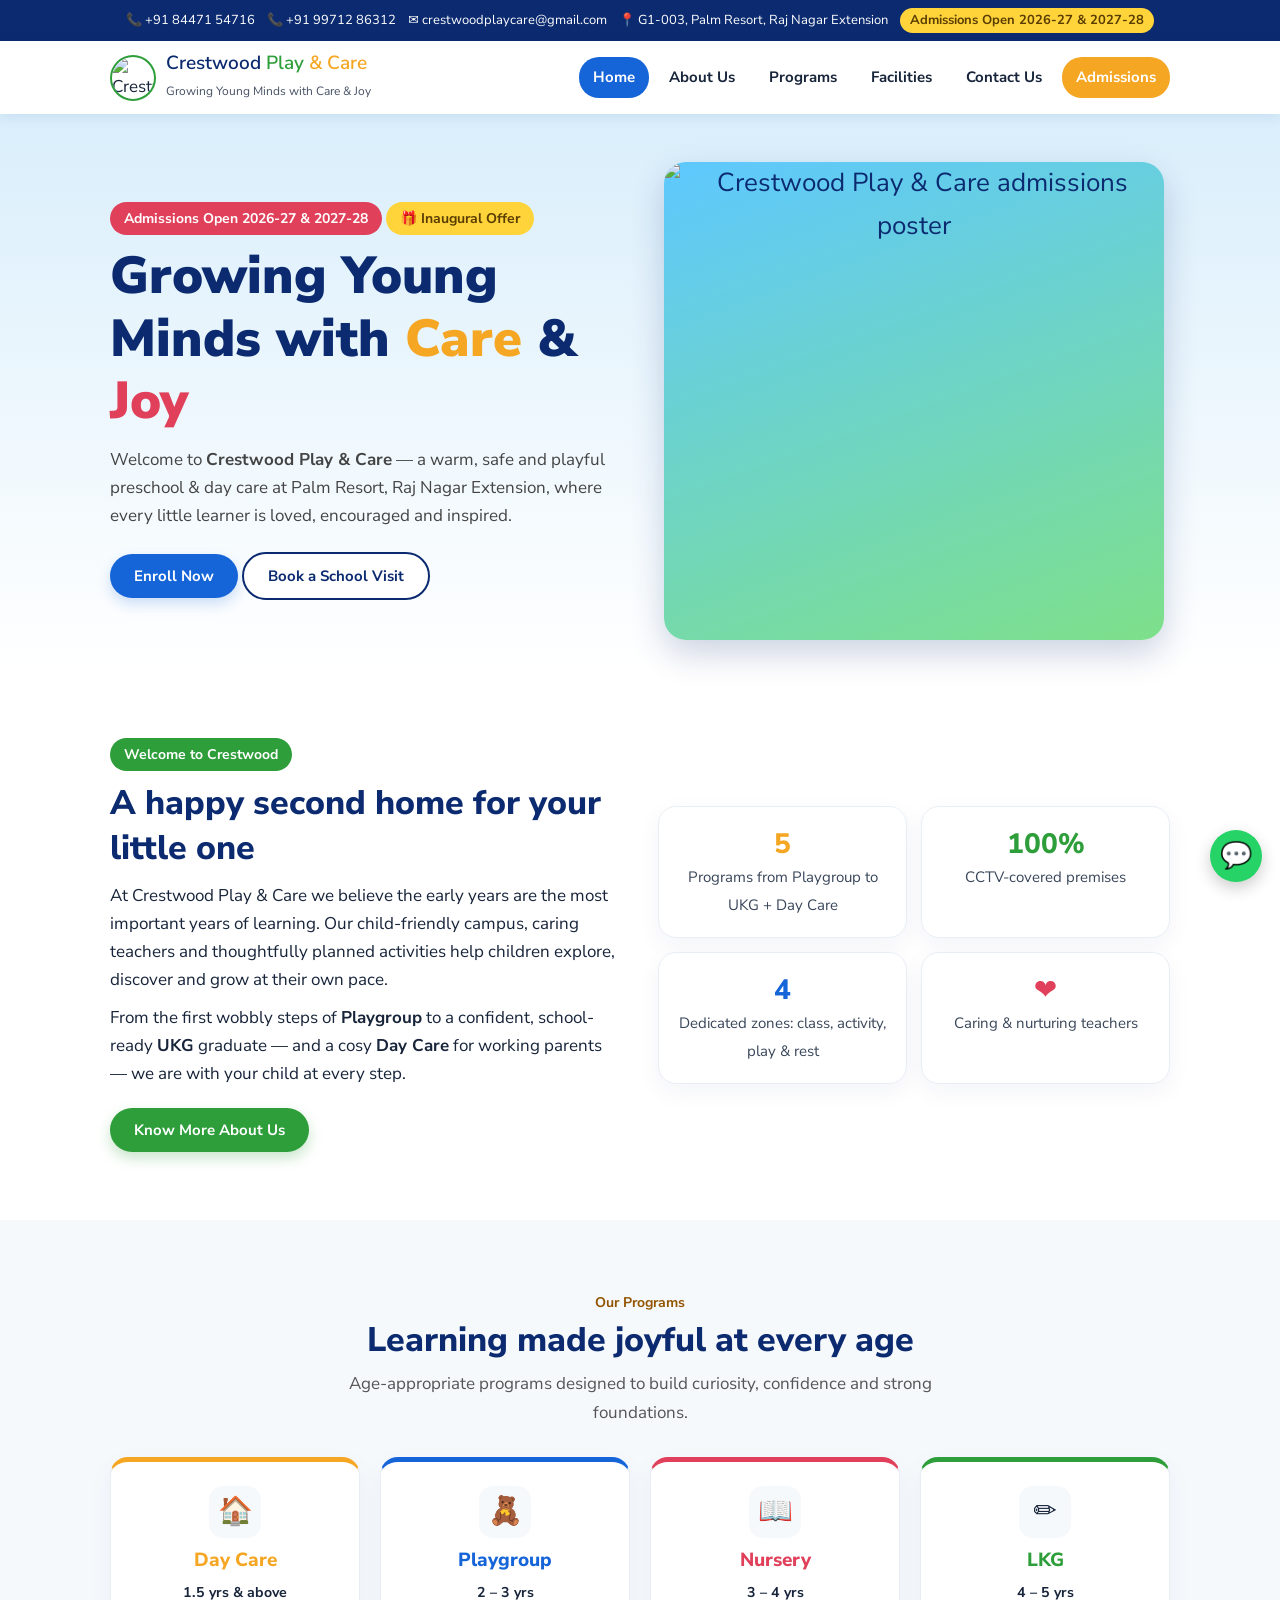
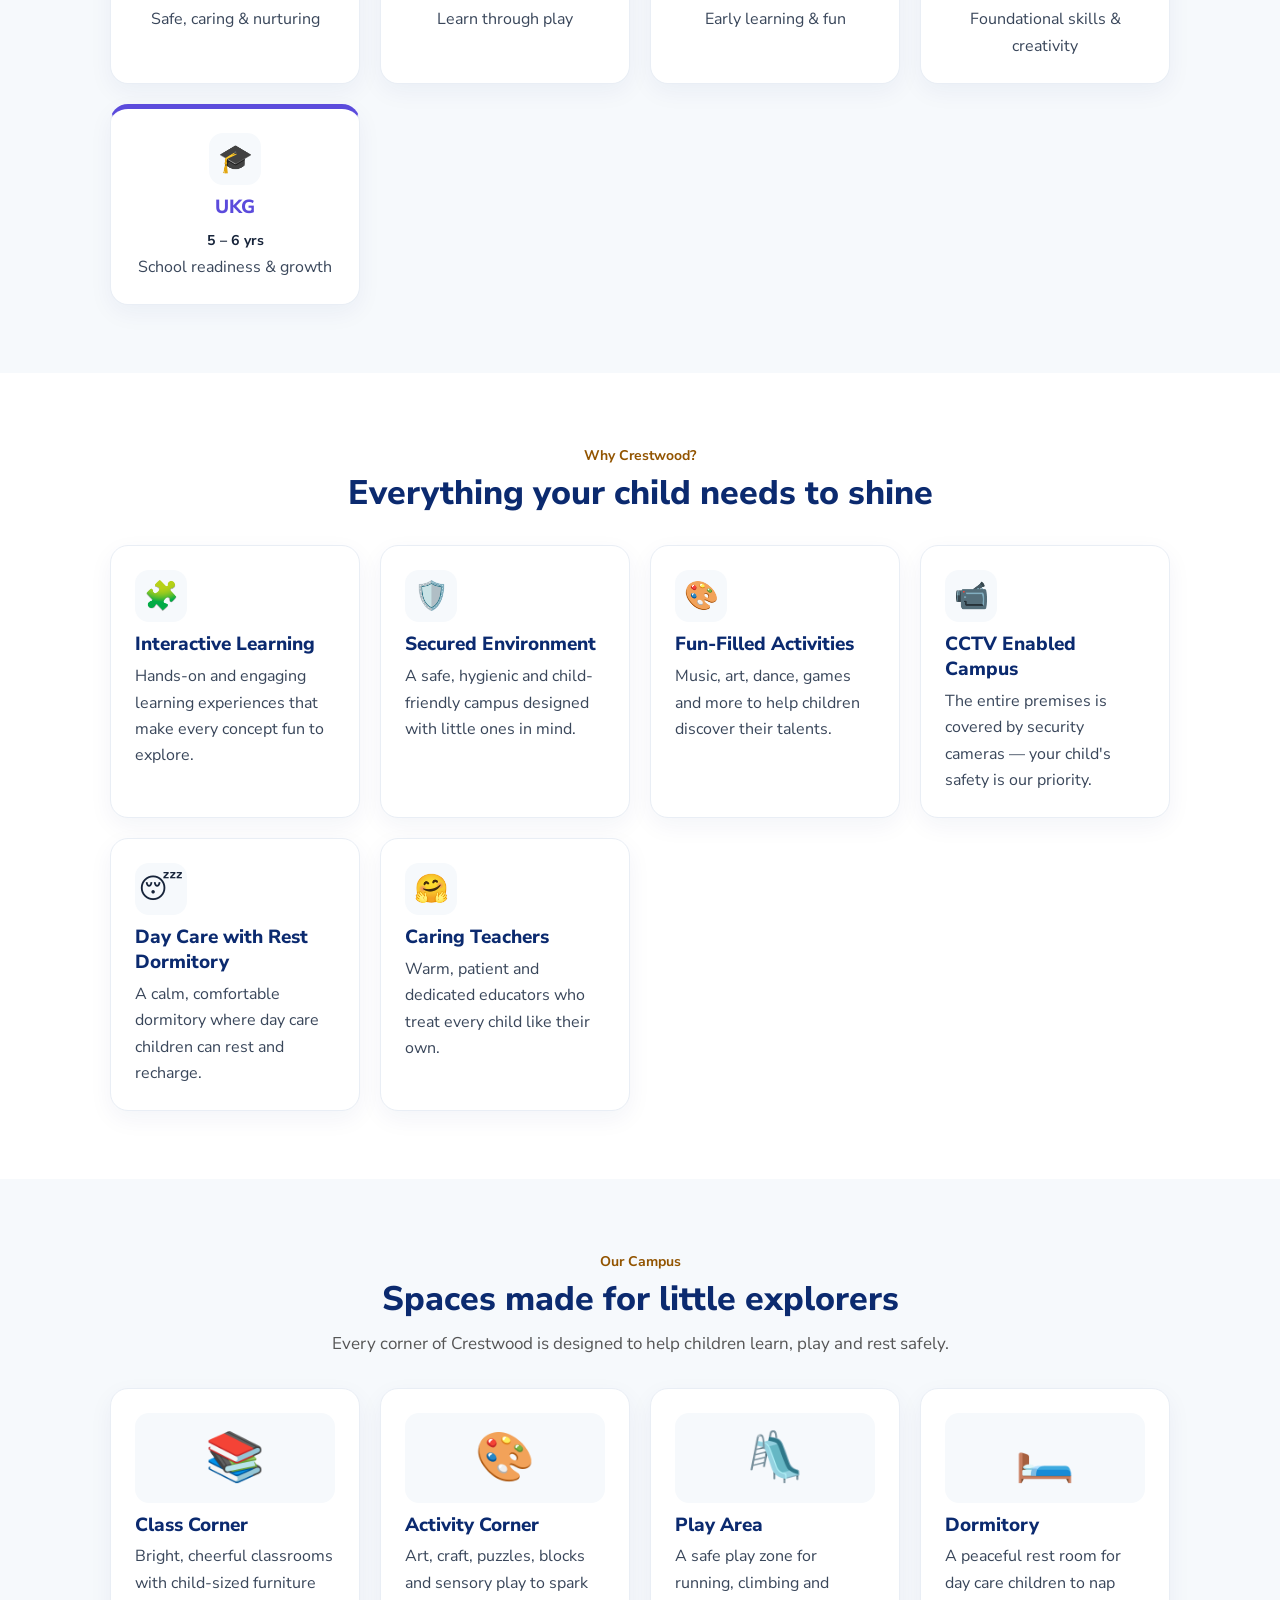
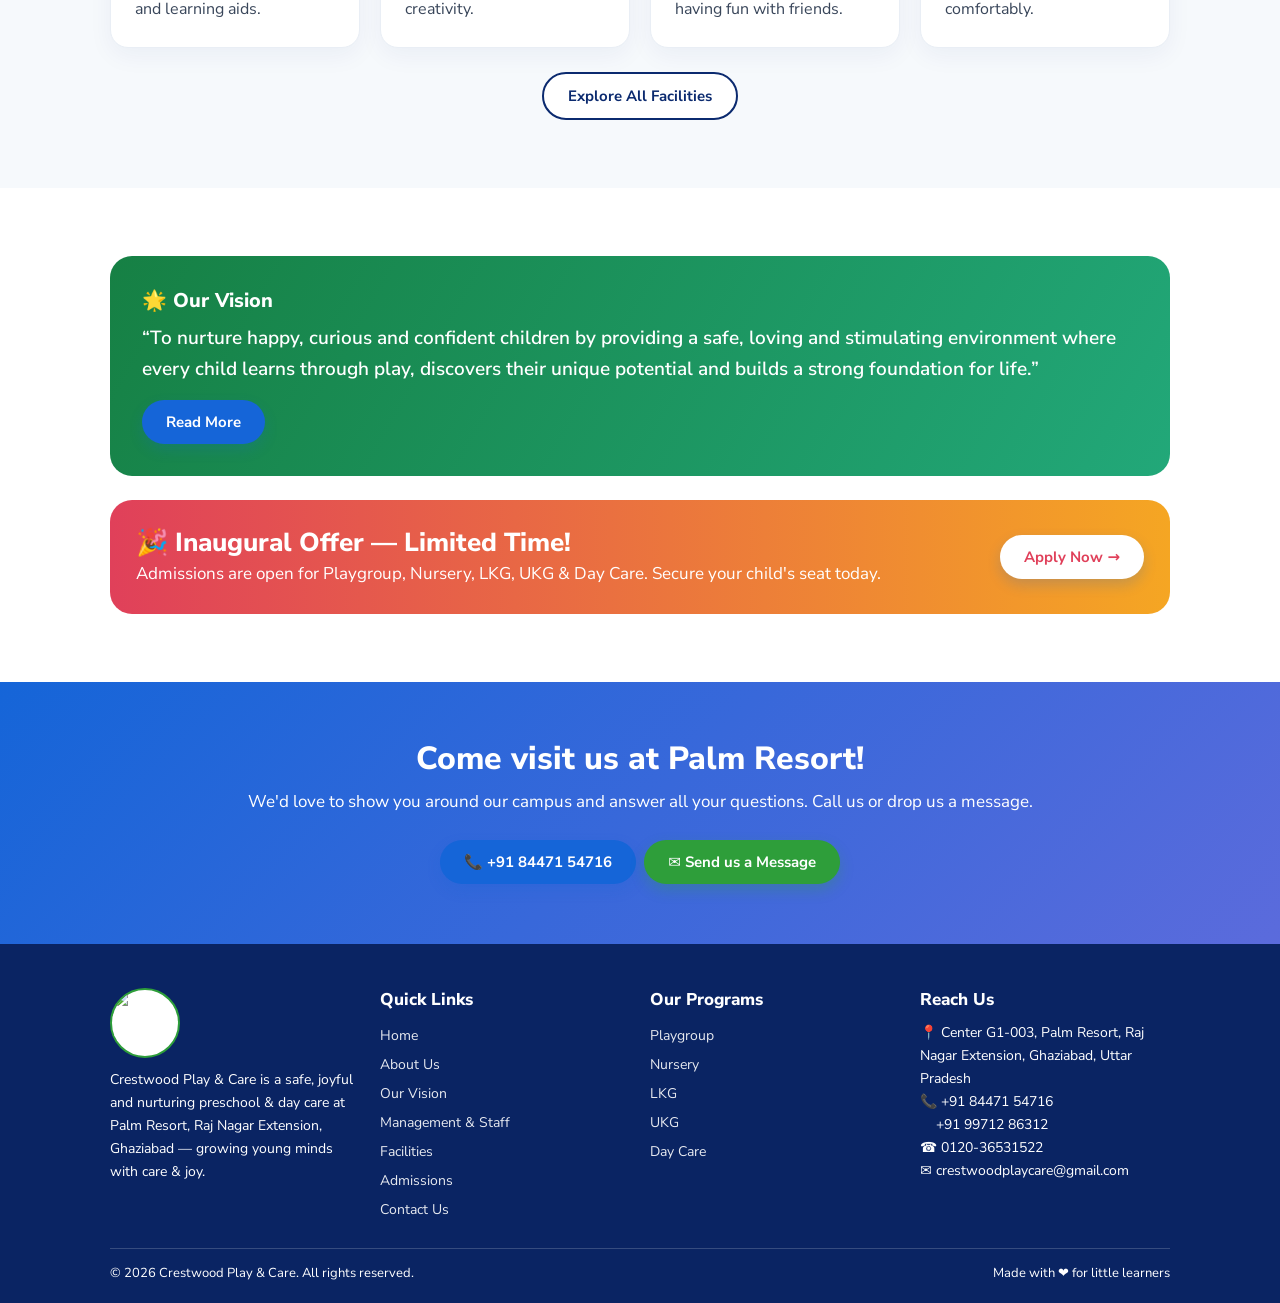
==== index.html @ 89f701d8 "Add files via upload uploaded crestwood without CSS" ====
<!DOCTYPE html>
<html lang="en">
<head>
<meta charset="utf-8">
<meta name="viewport" content="width=device-width,initial-scale=1">
<title>Crestwood Play & Care | Preschool & Day Care, Raj Nagar Extension</title>
<link href="https://fonts.googleapis.com/css2?family=Nunito+Sans:wght@400;500;600;700;800;900&display=swap" rel="stylesheet">
<style>
:root{--navy:#0b2a6f;--blue:#1565d8;--org:#f5a623;--grn:#2e9e3a;--red:#e0405a;--bg:#f6f9fc;--ink:#1d2a44}
*{box-sizing:border-box;margin:0}
body{font-family:"Nunito Sans",system-ui,-apple-system,"Segoe UI",sans-serif;font-size:17px;color:#17243a;background:#fff;line-height:1.65}
h1,h2,h3,.brand b{font-family:inherit;font-weight:800;color:var(--navy);line-height:1.3}
a{color:inherit;text-decoration:none}
.w{max-width:1100px;margin:auto;padding:0 20px}
.top{background:var(--navy);color:#fff;font-size:13px;padding:8px 0}
.top .w{display:flex;gap:6px 12px;flex-wrap:wrap;align-items:center;justify-content:center}
.pill{background:#ffd43b;color:#5a3d00;border-radius:20px;padding:2px 10px;font-weight:700}
header{position:sticky;top:0;z-index:9;background:#fff;box-shadow:0 2px 12px #0b2a6f16}
header .w{display:flex;align-items:center;justify-content:space-between;padding-top:10px;padding-bottom:10px;gap:10px}
.brand{display:flex;gap:10px;align-items:center}
.brand>span{min-width:0}
.logo{width:46px;height:46px;border-radius:50%;background:#fff;border:2px solid var(--grn);display:block;object-fit:cover;flex:none}
.brand b{font-size:19px;font-weight:600;display:block}.brand b i{font-style:normal;color:var(--grn)}.brand b u{text-decoration:none;color:var(--org)}
.brand small{font-size:12px;color:#465164}
nav{display:flex;gap:6px;flex-wrap:wrap}
nav a{padding:8px 14px;border-radius:20px;font-weight:700;font-size:15px;transition:background-color .2s,color .2s}
nav a.on{background:var(--blue);color:#fff}
nav a.adm{background:var(--org);color:#fff}nav a.adm.on{background:var(--red)}
.btn{display:inline-block;border:0;cursor:pointer;font:700 15px "Nunito Sans",system-ui,sans-serif;padding:12px 24px;border-radius:30px;color:#fff;background:var(--blue);box-shadow:0 6px 14px #1565d833;transition:transform .2s,box-shadow .2s}
.btn:hover{transform:translateY(-2px);box-shadow:0 8px 18px #1565d844}
.btn.g{background:var(--grn);box-shadow:0 6px 14px #2e9e3a44}.btn.o{background:#fff;color:var(--navy);border:2px solid var(--navy);box-shadow:none}
.btn:focus-visible,a:focus-visible,input:focus-visible,select:focus-visible,textarea:focus-visible,summary:focus-visible{outline:3px solid var(--blue);outline-offset:2px}
.hero{background:linear-gradient(120deg,#1565d8,#24a99a);color:#fff;text-align:center;padding:56px 0 80px;clip-path:ellipse(120% 100% at 50% 0)}
.hero h1{color:#fff;font-size:clamp(30px,5vw,46px);font-weight:800}.hero p{opacity:1;max-width:640px;margin:10px auto 0}
.hero.or{background:linear-gradient(135deg,#e8505b,#f5a623)}.crumb{font-size:14px;margin-bottom:6px;opacity:1}
section{padding:clamp(44px,6vw,68px) 0}.alt{background:var(--bg)}
.sh{text-align:center;margin-bottom:30px}.sh h2{font-size:clamp(26px,4vw,34px)}.sh p{color:#555;max-width:620px;margin:8px auto 0}
.tag{display:inline-block;font-size:14px;font-weight:700;color:#925400;margin-bottom:4px}
.badge{display:inline-block;color:#fff;font-weight:700;font-size:14px;padding:5px 14px;border-radius:20px;background:var(--blue);margin-bottom:10px}
.grid{display:grid;gap:20px;grid-template-columns:repeat(auto-fit,minmax(230px,1fr))}
.card{background:#fff;border:1px solid #e9eef5;border-radius:18px;padding:24px;box-shadow:0 8px 24px #0b2a6f0d}
.card h3{font-size:19px;margin-bottom:6px}.card p{font-size:16px;color:#39465a}
.ic{font-size:28px;width:52px;height:52px;display:grid;place-items:center;background:var(--bg);border-radius:14px;margin-bottom:10px}
.tc{border-top:5px solid var(--c,var(--org));text-align:center}.tc .ic{margin:0 auto 10px}
.split{display:grid;gap:36px;grid-template-columns:repeat(auto-fit,minmax(300px,1fr));align-items:center}
.hs{font-size:clamp(36px,5vw,52px);font-weight:900;line-height:1.2}.hs i{font-style:normal}
.poster{width:100%;aspect-ratio:3/4;max-width:420px;margin:auto;border-radius:22px;background:linear-gradient(160deg,#5ec8ff,#7ee08a);display:grid;place-items:center;text-align:center;padding:20px;color:var(--navy);font-family:inherit;font-size:26px;box-shadow:0 14px 34px #0b2a6f33;position:relative;overflow:hidden}
.poster img{position:absolute;inset:0;width:100%;height:100%;object-fit:cover}
.home-poster{aspect-ratio:803/768;max-width:500px}
.home-poster img{object-fit:contain}
.chk{list-style:none;padding:0}.chk li{padding:5px 0 5px 32px;position:relative;font-size:16px}
.chk li:before{content:"✓";position:absolute;left:0;top:7px;width:22px;height:22px;border-radius:50%;background:var(--grn);color:#fff;font-size:13px;display:grid;place-items:center}
.stats{display:grid;grid-template-columns:1fr 1fr;gap:14px}.stat{text-align:center;padding:18px}.stat b{font:800 28px "Nunito Sans",system-ui,sans-serif;color:var(--c,var(--grn));display:block}.stat span{font-size:15px;color:#39465a}
.vis{background:linear-gradient(120deg,#168044,#22a879);color:#fff;border-radius:22px;padding:32px}.vis h3{color:#fff}.vis p{font:600 19px/1.6 "Nunito Sans",system-ui,sans-serif;margin:10px 0 16px}
.offer{background:linear-gradient(90deg,#e0405a,#f5a623);color:#fff;border-radius:22px;padding:26px;display:flex;justify-content:space-between;align-items:center;gap:16px;flex-wrap:wrap;margin-top:24px}.offer h3{color:#fff;font-size:26px}
.cta{background:linear-gradient(135deg,#1565d8,#5b6bdc);color:#fff;text-align:center;padding:56px 0}.cta h2{color:#fff;font-size:32px}.cta p{margin:8px 0 20px}.cta .btn{margin:4px}
.av{width:100px;height:100px;border-radius:50%;margin:0 auto 12px;display:grid;place-items:center;color:#fff;font:700 38px "Nunito Sans",system-ui,sans-serif;background:var(--c)}
.role{color:#925400;font-weight:700;font-size:14px}
.quote{border-left:5px solid var(--org);background:#fff;border-radius:14px;padding:20px 24px;margin-top:18px;box-shadow:0 6px 22px #0b2a6f14}
.day{width:100%;border-collapse:collapse}.day td{padding:12px;border-bottom:1px dashed #cfd8e6;font-size:16px}.day td:first-child{font-weight:700;color:var(--navy);width:130px}
table.age{width:100%;border-collapse:collapse;background:#fff;border-radius:16px;overflow:hidden;box-shadow:0 6px 22px #0b2a6f14}
.age th{background:var(--blue);color:#fff;text-align:left;padding:12px 16px}.age td{padding:12px 16px;border-top:1px solid #e6edf6;font-size:15px}
.steps{display:grid;gap:14px;grid-template-columns:repeat(auto-fit,minmax(170px,1fr))}.steps .card{text-align:center}.n{display:inline-grid;place-items:center;width:30px;height:30px;border-radius:50%;background:var(--org);color:#fff;font-weight:700;margin-bottom:6px}
details{background:#fff;border-radius:14px;padding:14px 18px;margin-bottom:10px;box-shadow:0 4px 14px #0b2a6f12}
summary{cursor:pointer;font-weight:700;color:var(--navy)}details p{margin-top:8px;font-size:14px;color:#555}
form{display:grid;gap:14px;grid-template-columns:1fr 1fr}form .f{grid-column:1/-1}
label{font-size:13px;font-weight:700;color:var(--navy);display:block;margin-bottom:4px}
input,select,textarea{width:100%;font:inherit;padding:11px 12px;border:1.5px solid #d3dcea;border-radius:12px;background:#fff}
.note{font-size:14px;color:#465164}.ok{color:var(--grn);font-weight:700}
.info{display:flex;gap:14px;margin:16px 0}.info .ic{flex:none;margin:0}
iframe{width:100%;height:340px;border:0;border-radius:18px}
footer{background:#0a2463;color:#fff;padding:44px 0 18px;font-size:14px}
footer .grid{grid-template-columns:repeat(auto-fit,minmax(190px,1fr))}footer h4{font:800 17px "Nunito Sans",system-ui,sans-serif;margin-bottom:10px}footer a{display:block;padding:3px 0;opacity:.9}
.copy{border-top:1px solid #ffffff2e;margin-top:24px;padding-top:14px;display:flex;justify-content:space-between;flex-wrap:wrap;gap:8px;font-size:13px}
.wa{position:fixed;right:18px;bottom:18px;width:52px;height:52px;border-radius:50%;background:#25d366;display:grid;place-items:center;font-size:26px;box-shadow:0 6px 16px #0003;z-index:9}
.pg{display:none}.pg.on{display:block}
@media(max-width:640px){body{font-size:16px}.top .w{font-size:12px;gap:6px 14px}header .w{align-items:flex-start;flex-direction:column}.brand{gap:8px}.brand b{font-size:17px;white-space:nowrap}.brand small{font-size:11px;white-space:nowrap}nav{width:100%;justify-content:space-between;gap:2px}nav a{padding:7px 9px;font-size:13px}.hs{font-size:clamp(34px,9vw,42px)}.stats{gap:10px}.stat{padding:14px}.card{padding:20px}}
@media(prefers-reduced-motion:no-preference){.pg.on{animation:in .35s ease}@keyframes in{from{opacity:0}}}
</style>
</head>
<body>
<div class="top"><div class="w">
<a href="tel:+918447154716">📞 +91 84471 54716</a><a href="tel:+919971286312">📞 +91 99712 86312</a><a href="mailto:crestwoodplaycare@gmail.com">✉ crestwoodplaycare@gmail.com</a><span>📍 G1-003, Palm Resort, Raj Nagar Extension</span><span class="pill">Admissions Open 2026-27 &amp; 2027-28</span></div></div>
<header><div class="w">
<a href="#home" class="brand"><img class="logo" src="crestwood-logo.png" alt="Crestwood Play &amp; Care logo"><span><b>Crestwood <i>Play</i> <u>&amp; Care</u></b><small>Growing Young Minds with Care &amp; Joy</small></span></a>
<nav id="nav"></nav></div></header>

<main>
<!-- HOME -->
<div class="pg" id="home">
<section style="padding:48px 0 30px;background:linear-gradient(180deg,#d9eefb,#fff)"><div class="w split">
<div>
<span class="badge" style="background:var(--red)">Admissions Open 2026-27 &amp; 2027-28</span> <span class="badge" style="background:#ffd43b;color:#5a3d00">🎁 Inaugural Offer</span>
<h1 class="hs">Growing Young Minds with <i style="color:var(--org)">Care</i> &amp; <i style="color:var(--red)">Joy</i></h1>
<p style="margin:14px 0 22px;color:#444">Welcome to <b>Crestwood Play &amp; Care</b> — a warm, safe and playful preschool &amp; day care at Palm Resort, Raj Nagar Extension, where every little learner is loved, encouraged and inspired.</p>
<a class="btn" href="#admissions">Enroll Now</a> <a class="btn o" href="#contact">Book a School Visit</a></div>
<div class="poster home-poster"><img src="crestwood-homepage.jpg" alt="Crestwood Play &amp; Care admissions poster"></div>
</div></section>

<section><div class="w split">
<div><span class="badge" style="background:var(--grn)">Welcome to Crestwood</span>
<h2 style="font-size:34px;margin-bottom:12px">A happy second home for your little one</h2>
<p style="margin-bottom:10px">At Crestwood Play &amp; Care we believe the early years are the most important years of learning. Our child-friendly campus, caring teachers and thoughtfully planned activities help children explore, discover and grow at their own pace.</p>
<p style="margin-bottom:20px">From the first wobbly steps of <b>Playgroup</b> to a confident, school-ready <b>UKG</b> graduate — and a cosy <b>Day Care</b> for working parents — we are with your child at every step.</p>
<a class="btn g" href="#about">Know More About Us</a></div>
<div class="stats" id="stats"></div></div></section>

<section class="alt"><div class="w"><div class="sh"><span class="tag">Our Programs</span><h2>Learning made joyful at every age</h2><p>Age-appropriate programs designed to build curiosity, confidence and strong foundations.</p></div>
<div class="grid" id="progCards"></div></div></section>

<section><div class="w"><div class="sh"><span class="tag">Why Crestwood?</span><h2>Everything your child needs to shine</h2></div>
<div class="grid" id="why"></div></div></section>

<section class="alt"><div class="w"><div class="sh"><span class="tag">Our Campus</span><h2>Spaces made for little explorers</h2><p>Every corner of Crestwood is designed to help children learn, play and rest safely.</p></div>
<div class="grid" id="campus"></div><p style="text-align:center;margin-top:24px"><a class="btn o" href="#facilities">Explore All Facilities</a></p></div></section>

<section><div class="w"><div class="vis"><h3>🌟 Our Vision</h3><p>“To nurture happy, curious and confident children by providing a safe, loving and stimulating environment where every child learns through play, discovers their unique potential and builds a strong foundation for life.”</p><a class="btn" href="#about">Read More</a></div>
<div class="offer"><div><h3>🎉 Inaugural Offer — Limited Time!</h3><p>Admissions are open for Playgroup, Nursery, LKG, UKG &amp; Day Care. Secure your child's seat today.</p></div><a class="btn" style="background:#fff;color:var(--red)" href="#admissions">Apply Now →</a></div></div></section>
<div class="cta"><div class="w"><h2>Come visit us at Palm Resort!</h2><p>We'd love to show you around our campus and answer all your questions. Call us or drop us a message.</p><a class="btn" href="tel:+918447154716">📞 +91 84471 54716</a><a class="btn g" href="#contact">✉ Send us a Message</a></div></div>
</div>

<!-- ABOUT -->
<div class="pg" id="about">
<div class="hero"><div class="w"><div class="crumb">Home / About Us</div><h1>About Crestwood Play &amp; Care</h1><p>Growing young minds with care &amp; joy — right in the heart of Palm Resort, Raj Nagar Extension.</p></div></div>
<section><div class="w split"><div><span class="badge">Who We Are</span><h2 style="font-size:32px;margin-bottom:12px">Introduction</h2>
<p style="margin-bottom:10px"><b>Crestwood Play &amp; Care</b> is a preschool and day care centre located at <b>Center G1-003, Palm Resort, Raj Nagar Extension, Ghaziabad</b>. We offer <b>Playgroup, Nursery, LKG</b> and <b>UKG</b> programs along with a full <b>Day Care</b> facility for working parents.</p>
<p style="margin-bottom:10px">Our campus has thoughtfully designed spaces — a <b>class corner</b> for focused learning, an <b>activity corner</b> for creativity, a safe <b>play area</b> and a peaceful <b>dormitory</b> where day care children can rest. The entire premises is under <b>CCTV surveillance</b>, so parents can be assured of their child's safety.</p>
<p>We follow a play-based, activity-oriented approach where children learn by doing, exploring and having fun — building strong foundations in language, numbers, social skills and confidence.</p></div>
<img class="logo" src="crestwood-logo.png" alt="Crestwood Play &amp; Care logo" style="width:240px;height:240px;border-width:4px;margin:auto"></div></section>
<section class="alt"><div class="w"><div class="sh"><span class="tag">Crestwood Vision</span><h2>What we dream for every child</h2></div>
<div class="vis"><h3>🌟 Our Vision</h3><p>“To nurture happy, curious and confident children by providing a safe, loving and stimulating environment where every child learns through play, discovers their unique potential and builds a strong foundation for life.”</p></div>
<div class="grid" style="margin-top:20px;grid-template-columns:repeat(auto-fit,minmax(300px,1fr))">
<div class="card"><div class="ic">🎯</div><h3>Our Mission</h3><ul class="chk"><li>Provide a safe, hygienic and secure environment where children feel at home.</li><li>Make learning joyful through play, stories, music, art and hands-on activities.</li><li>Develop every child's social, emotional, physical and cognitive skills.</li><li>Prepare children to step confidently into formal schooling.</li><li>Partner closely with parents in their child's growth journey.</li></ul></div>
<div class="card"><div class="ic">🌱</div><h3>Our Approach</h3><ul class="chk"><li><b>Learning through play</b> – children learn best when they are having fun.</li><li><b>Child-centric</b> – every child grows at their own pace and in their own way.</li><li><b>Activity based</b> – hands-on experiences in our activity corner.</li><li><b>Values &amp; manners</b> – sharing, kindness, respect and good habits.</li><li><b>Care beyond class</b> – a nurturing day care for working families.</li></ul></div></div></div></section>
<section><div class="w"><div class="sh"><span class="tag">Our Values</span><h2>The Crestwood way</h2></div><div class="grid" id="values"></div></div></section>
<section class="alt"><div class="w"><div class="sh"><span class="tag">Our Management</span><h2>Meet the people behind Crestwood</h2><p>Crestwood is led by a passionate team committed to quality early-childhood education and care.</p></div>
<div class="grid" style="grid-template-columns:repeat(auto-fit,minmax(300px,1fr))">
<div class="card" style="text-align:center"><div class="av" style="--c:var(--blue)">D</div><h3>[Director's Name]</h3><div class="role">Founder &amp; Director</div><p>With a deep belief that the early years shape a lifetime, our Director founded Crestwood Play &amp; Care to give the children of Raj Nagar Extension a safe, joyful and enriching place to learn and grow.</p></div>
<div class="card" style="text-align:center"><div class="av" style="--c:var(--grn)">C</div><h3>[Centre Head's Name]</h3><div class="role">Centre Head &amp; Academic Coordinator</div><p>Our Centre Head oversees daily operations, curriculum planning and teacher development, ensuring every child receives individual attention and every parent stays informed.</p></div></div>
<div class="quote"><b>💬 Message from the Director</b><p style="margin-top:6px">“Dear Parents, every child is unique and full of wonder. At Crestwood, our promise is simple — to love, protect and inspire your child as our own. We have created a space where little ones feel safe, laugh freely and learn joyfully. We look forward to welcoming your family into the Crestwood family.” — [Director's Name], Founder &amp; Director</p></div></div></section>
<section><div class="w"><div class="sh"><span class="tag">Our Staff</span><h2>A caring team for your little ones</h2><p>Our team is carefully selected for their warmth, patience and love for children.</p></div><div class="grid" id="staff"></div></div></section>
</div>

<!-- PROGRAMS -->
<div class="pg" id="programs">
<div class="hero"><div class="w"><div class="crumb">Home / Programs</div><h1>Our Programs</h1><p>Age-appropriate, play-based programs that build strong foundations for school and for life.</p></div></div>
<div id="progList"></div>
<section class="alt"><div class="w"><div class="card" style="text-align:center;margin-bottom:30px"><span class="badge" style="background:var(--grn)">Day Care</span><h2 style="margin-bottom:6px">Safe, Caring &amp; Nurturing Day Care</h2><p style="max-width:620px;margin:0 auto 20px">A home away from home for children of working parents — with loving caregivers, a comfortable dormitory for rest and a fully CCTV-monitored campus.</p>
<div class="grid" id="dcare" style="text-align:left"></div><p style="margin-top:20px"><a class="btn" href="#admissions">Enquire for Day Care</a></p></div>
<div class="split"><div><span class="badge" style="background:#ffd43b;color:#5a3d00">A Day at Crestwood</span><h2 style="font-size:32px;margin-bottom:8px">What a typical day looks like</h2><p>A sample routine for our preschool children. Timings may vary by program and are shared with parents at admission.</p></div>
<table class="day" id="day"></table></div></div></section>
<div class="cta"><div class="w"><h2>Find the right program for your child</h2><p>Not sure which program fits best? Talk to us — we're happy to guide you.</p><a class="btn" href="#admissions">Admission Details</a><a class="btn g" href="tel:+918447154716">📞 Call Us</a></div></div>
</div>

<!-- FACILITIES -->
<div class="pg" id="facilities">
<div class="hero"><div class="w"><div class="crumb">Home / Facilities</div><h1>Our Facilities</h1><p>Safe, clean and child-friendly spaces designed for learning, play and rest.</p></div></div>
<section><div class="w"><div class="grid" id="fac"></div></div></section>
<section class="alt"><div class="w split"><div><span class="badge" style="background:var(--red)">Safety First</span><h2 style="font-size:32px;margin-bottom:10px">Your child's safety is our priority</h2><p style="margin-bottom:10px">We understand how important it is for parents to feel confident about where their child spends the day. That's why safety is built into everything we do at Crestwood.</p>
<ul class="chk"><li>Entire premises covered by CCTV security cameras</li><li>Secure, gated campus inside Palm Resort</li><li>Children handed over only to parents or authorised guardians</li><li>Child-safe furniture, rounded edges and covered sockets</li><li>First-aid kit and trained staff on campus</li><li>Constant adult supervision in class, play and rest areas</li></ul></div>
<div class="card" style="text-align:center;max-width:320px;margin:auto"><div style="font-size:72px">🛡️</div><h3>CCTV Enabled Campus</h3><p>Safe · Secure · Supervised</p></div></div></section>
<div class="cta"><div class="w"><h2>See our campus in person</h2><p>Schedule a visit and let your child experience Crestwood first-hand.</p><a class="btn" href="#contact">📅 Book a Visit</a><a class="btn g" href="#admissions">Admissions</a></div></div>
</div>

<!-- ADMISSIONS -->
<div class="pg" id="admissions">
<div class="hero or"><div class="w"><div class="crumb">Home / Admissions</div><h1>Admissions Open 2026-27 &amp; 2027-28</h1><p>Playgroup · Nursery · LKG · UKG · Day Care — avail our limited-time Inaugural Offer!</p></div></div>
<section><div class="w split"><div><span class="badge" style="background:var(--grn)">Join the Crestwood Family</span><h2 style="font-size:32px;margin-bottom:10px">Admissions at Crestwood Play &amp; Care</h2>
<p style="margin-bottom:10px">We are delighted that you are considering Crestwood Play &amp; Care for your child. Admissions are now open for the 2026-27 and 2027-28 academic sessions for <b>Playgroup, Nursery, LKG and UKG</b>, and throughout the year for <b>Day Care</b>.</p>
<p style="margin-bottom:14px">Seats in each class are limited to ensure individual attention for every child, so we encourage parents to complete the admission process early.</p>
<div class="quote" style="margin:0 0 18px;background:#fff6e0"><b>🎁 Inaugural Offer — Limited Time!</b> Special admission benefits for our founding batch. Call us or submit the enquiry form below to know more.</div>
<a class="btn" href="#enq" data-scroll>Apply / Enquire Now</a> <a class="btn o" href="tel:+918447154716">📞 +91 84471 54716</a></div>
<div class="poster"><img src="crestwood_poster_hires.jpg" alt="Crestwood admissions and inaugural offer poster"></div></div></section>
<section class="alt"><div class="w"><div class="sh"><span class="tag">Programs &amp; Age Criteria</span><h2>Which class is right for my child?</h2><p>Age is calculated as on <b>31st March</b> of the admission year.</p></div>
<table class="age" id="age"></table><p class="note" style="text-align:center;margin-top:12px">Age criteria may be relaxed slightly at the discretion of the management. Please speak to us if your child's age falls between two classes.</p></div></section>
<section><div class="w"><div class="sh"><span class="tag">Admission Process</span><h2>5 simple steps to join Crestwood</h2></div><div class="steps" id="steps"></div></div></section>
<section class="alt"><div class="w grid" style="grid-template-columns:repeat(auto-fit,minmax(320px,1fr))">
<div class="card"><div class="ic">📁</div><h3>Documents Required</h3><ul class="chk" style="margin-top:8px"><li>Duly filled admission form</li><li>Child's birth certificate (copy)</li><li>Child's Aadhaar card (copy, if available)</li><li>4 recent passport-size photographs of the child</li><li>2 passport-size photographs each of both parents / guardians</li><li>Aadhaar card / ID proof of parents (copy)</li><li>Address proof (copy)</li><li>Child's immunisation / vaccination record (copy)</li><li>Medical information or allergies, if any</li></ul><p class="note" style="margin-top:8px">Please carry the originals for verification at the time of admission.</p></div>
<div class="card"><div class="ic">💰</div><h3>Fee Structure</h3><p style="margin:6px 0 10px">Our fee structure is affordable and transparent. Fee details vary by program and day care plan, and are shared during your campus visit or over a call.</p><ul class="chk"><li>One-time admission / registration charges</li><li>Tuition fee payable monthly or quarterly</li><li>Day care plans to suit working parents</li><li><b>Special inaugural offer</b> for a limited time</li><li>Sibling benefits — ask us!</li></ul><div class="quote" style="background:#fff6e0;font-size:14px">📞 For the latest fee details please call +91 84471 54716 / +91 99712 86312 or email crestwoodplaycare@gmail.com.</div></div></div></section>
<section><div class="w" style="max-width:760px"><div class="sh"><span class="tag">FAQs</span><h2>Frequently asked questions</h2></div><div id="faq"></div></div></section>
<section class="alt" id="enq"><div class="w" style="max-width:760px"><div class="sh"><span class="tag">Admission Enquiry</span><h2>Apply / Enquire Now</h2><p>Fill in the details below and our admissions team will get in touch with you shortly.</p></div>
<form class="card" id="f1" data-subj="Admission Enquiry">
<div><label for="a1">Parent / Guardian Name *</label><input id="a1" name="Parent" required></div>
<div><label for="a2">Mobile Number *</label><input id="a2" name="Mobile" type="tel" pattern="[0-9+ ]{10,14}" placeholder="e.g. 98XXXXXXXX" required></div>
<div><label for="a3">Email Address *</label><input id="a3" name="Email" type="email" required></div>
<div><label for="a4">Child's Name *</label><input id="a4" name="Child" required></div>
<div><label for="a5">Child's Date of Birth *</label><input id="a5" name="DOB" type="date" required></div>
<div><label for="a6">Program *</label><select id="a6" name="Program" required><option value="">Select a program</option><option>Day Care</option><option>Playgroup</option><option>Nursery</option><option>LKG</option><option>UKG</option></select></div>
<div><label for="a7">Academic Session *</label><select id="a7" name="Session" required><option value="">Select a session</option><option>2026-27</option><option>2027-28</option></select></div>
<div><label for="a8">Preferred Campus Visit Date</label><input id="a8" name="Visit date" type="date"></div>
<div class="f"><label for="a9">Message / Questions</label><textarea id="a9" name="Message" rows="4" placeholder="Anything you'd like us to know?"></textarea></div>
<div class="f"><button class="btn" type="submit">Submit Enquiry</button> <span class="ok" role="status"></span><p class="note" style="margin-top:8px">Your details are sent to crestwoodplaycare@gmail.com and are used only to respond to your enquiry.</p></div></form></div></section>
</div>

<!-- CONTACT -->
<div class="pg" id="contact">
<div class="hero"><div class="w"><div class="crumb">Home / Contact Us</div><h1>Contact Us</h1><p>We'd love to hear from you! Call, visit or send us a message — we'll get back to you soon.</p></div></div>
<section><div class="w split" style="align-items:start"><div><span class="badge" style="background:var(--grn)">Get In Touch</span><h2 style="font-size:32px;margin-bottom:8px">Crestwood Play &amp; Care</h2><p>Have a question about admissions, programs or day care? Reach out to us through any of the options below.</p>
<div class="info"><div class="ic">📍</div><div><b>Visit Us</b><br>Center G1-003, Palm Resort,<br>Raj Nagar Extension, Ghaziabad, Uttar Pradesh</div></div>
<div class="info"><div class="ic">📞</div><div><b>Call Us</b><br><a href="tel:+918447154716">+91 84471 54716</a><br><a href="tel:+919971286312">+91 99712 86312</a><br><a href="tel:01236531522">0120-36531522</a></div></div>
<div class="info"><div class="ic">✉️</div><div><b>Email Us</b><br><a href="mailto:crestwoodplaycare@gmail.com">crestwoodplaycare@gmail.com</a></div></div>
<div class="info"><div class="ic">💬</div><div><b>WhatsApp</b><br><a href="https://wa.me/918447154716" target="_blank" rel="noopener">Chat with us on WhatsApp</a></div></div>
<div class="info"><div class="ic">🕒</div><div><b>Campus Visits</b><br>Please call us to schedule a convenient time for your campus visit.</div></div></div>
<form class="card" id="f2" data-subj="Website Message"><h3 class="f" style="font-size:22px">Send us a Message</h3><p class="f note" style="margin-top:-8px">Your message will be emailed directly to our team.</p>
<div><label for="c1">Your Name *</label><input id="c1" name="Name" required></div>
<div><label for="c2">Mobile Number *</label><input id="c2" name="Mobile" type="tel" placeholder="e.g. 98XXXXXXXX" required></div>
<div class="f"><label for="c3">Email Address *</label><input id="c3" name="Email" type="email" required></div>
<div class="f"><label for="c4">Subject *</label><select id="c4" name="Subject" required><option value="">Select a subject</option><option>Admissions</option><option>Day Care</option><option>Campus visit</option><option>Other</option></select></div>
<div class="f"><label for="c5">Message *</label><textarea id="c5" name="Message" rows="5" required></textarea></div>
<div class="f"><button class="btn g" type="submit">Send Message</button> <span class="ok" role="status"></span></div></form></div></section>
<section class="alt"><div class="w"><div class="sh"><span class="tag">Find Us</span><h2>Palm Resort, Raj Nagar Extension</h2></div>
<iframe title="Map of Palm Resort, Raj Nagar Extension" loading="lazy" src="https://www.google.com/maps?q=Palm+Resort+Raj+Nagar+Extension+Ghaziabad&output=embed"></iframe>
<p style="text-align:center;margin-top:20px"><a class="btn o" target="_blank" rel="noopener" href="https://www.google.com/maps/dir/?api=1&destination=Palm+Resort+Raj+Nagar+Extension+Ghaziabad">Get Directions</a></p></div></section>
</div>
</main>

<footer><div class="w"><div class="grid">
<div><img class="logo" src="crestwood-logo.png" alt="Crestwood Play &amp; Care logo" style="width:70px;height:70px;margin-bottom:10px"><p>Crestwood Play &amp; Care is a safe, joyful and nurturing preschool &amp; day care at Palm Resort, Raj Nagar Extension, Ghaziabad — growing young minds with care &amp; joy.</p></div>
<div><h4>Quick Links</h4><a href="#home">Home</a><a href="#about">About Us</a><a href="#about">Our Vision</a><a href="#about">Management &amp; Staff</a><a href="#facilities">Facilities</a><a href="#admissions">Admissions</a><a href="#contact">Contact Us</a></div>
<div><h4>Our Programs</h4><a href="#programs">Playgroup</a><a href="#programs">Nursery</a><a href="#programs">LKG</a><a href="#programs">UKG</a><a href="#programs">Day Care</a></div>
<div><h4>Reach Us</h4><p>📍 Center G1-003, Palm Resort, Raj Nagar Extension, Ghaziabad, Uttar Pradesh</p><p>📞 +91 84471 54716<br>&nbsp;&nbsp;&nbsp;&nbsp;+91 99712 86312</p><p>☎ 0120-36531522</p><p>✉ crestwoodplaycare@gmail.com</p></div></div>
<div class="copy"><span>© 2026 Crestwood Play &amp; Care. All rights reserved.</span><span>Made with ❤️ for little learners</span></div></div></footer>
<a class="wa" href="https://wa.me/918447154716" target="_blank" rel="noopener" aria-label="Chat on WhatsApp">💬</a>

<script>
const $=s=>document.querySelector(s),H=(id,h)=>$(id).innerHTML=h;
const pages=[["home","Home"],["about","About Us"],["programs","Programs"],["facilities","Facilities"],["contact","Contact Us"],["admissions","Admissions"]];
const P=[["Day Care","1.5 yrs & above","Safe, caring & nurturing","🏠","#f5a623"],["Playgroup","2 – 3 yrs","Learn through play","🧸","#1565d8"],["Nursery","3 – 4 yrs","Early learning & fun","📖","#e0405a"],["LKG","4 – 5 yrs","Foundational skills & creativity","✏️","#2e9e3a"],["UKG","5 – 6 yrs","School readiness & growth","🎓","#5b4bdc"]];
H("#stats",[["5","Programs from Playgroup to UKG + Day Care","#f5a623"],["100%","CCTV-covered premises","#2e9e3a"],["4","Dedicated zones: class, activity, play & rest","#1565d8"],["❤️","Caring & nurturing teachers","#e0405a"]].map(s=>`<div class="card stat" style="--c:${s[2]}"><b>${s[0]}</b><span>${s[1]}</span></div>`).join(""));
H("#progCards",P.map(p=>`<a href="#programs" class="card tc" style="--c:${p[4]}"><div class="ic">${p[3]}</div><h3 style="color:${p[4]}">${p[0]}</h3><small><b>${p[1]}</b></small><p>${p[2]}</p></a>`).join(""));
H("#why",[["🧩","Interactive Learning","Hands-on and engaging learning experiences that make every concept fun to explore."],["🛡️","Secured Environment","A safe, hygienic and child-friendly campus designed with little ones in mind."],["🎨","Fun-Filled Activities","Music, art, dance, games and more to help children discover their talents."],["📹","CCTV Enabled Campus","The entire premises is covered by security cameras — your child's safety is our priority."],["😴","Day Care with Rest Dormitory","A calm, comfortable dormitory where day care children can rest and recharge."],["🤗","Caring Teachers","Warm, patient and dedicated educators who treat every child like their own."]].map(c=>`<div class="card"><div class="ic">${c[0]}</div><h3>${c[1]}</h3><p>${c[2]}</p></div>`).join(""));
H("#campus",[["📚","Class Corner","Bright, cheerful classrooms with child-sized furniture and learning aids."],["🎨","Activity Corner","Art, craft, puzzles, blocks and sensory play to spark creativity."],["🛝","Play Area","A safe play zone for running, climbing and having fun with friends."],["🛏️","Dormitory","A peaceful rest room for day care children to nap comfortably."]].map(c=>`<div class="card"><div class="ic" style="width:100%;height:90px;font-size:48px">${c[0]}</div><h3>${c[1]}</h3><p>${c[2]}</p></div>`).join(""));
H("#values",[["❤️","Care","Love, warmth and attention for every child.","#e0405a"],["🔍","Curiosity","Encouraging questions and exploration.","#1565d8"],["🎨","Creativity","Freedom to imagine, create and express.","#f5a623"],["💪","Confidence","Building self-belief, one step at a time.","#2e9e3a"],["🛡️","Safety","A secure, CCTV-monitored, child-safe space.","#5b4bdc"]].map(c=>`<div class="card tc" style="--c:${c[3]}"><div class="ic">${c[0]}</div><h3 style="color:${c[3]}">${c[1]}</h3><p>${c[2]}</p></div>`).join(""));
H("#staff",[["🧑‍🏫","Early Childhood Teachers","Playgroup · Nursery · LKG · UKG","Trained, friendly educators who make learning fun with stories, rhymes, activities and individual attention.","#e0405a"],["🤱","Day Care Caregivers","Day Care","Gentle, attentive caregivers who look after meals, rest time, hygiene and play for our day care children.","#f5a623"],["🎵","Activity Facilitators","Art · Music · Dance · Games","Creative facilitators who help children explore art, music, movement and play-based learning.","#2e9e3a"],["🧹","Support Staff","Helpers & Housekeeping","Dedicated helpers who keep the campus clean and hygienic and assist children throughout the day.","#7a4fd6"],["💂","Security Staff","Safety & Surveillance","Ensuring secure entry and exit, with the entire premises monitored by CCTV cameras.","#1565d8"],["🧑‍💼","Front Office","Admissions & Parent Support","Here to help with admissions, campus visits and any questions parents may have.","#e8b800"]].map(c=>`<div class="card" style="text-align:center"><div class="av" style="--c:${c[4]};font-size:44px">${c[0]}</div><h3>${c[1]}</h3><div class="role">${c[2]}</div><p>${c[3]}</p></div>`).join(""));
const L=[["Playgroup — Learn Through Play","Age: 2 – 3 years","The very first step into school life! Our Playgroup gently helps toddlers settle into a new environment, make friends and discover the joy of learning through play.",["Settling-in support and separation comfort","Rhymes, stories, music and movement","Sensory play, colours, shapes and sounds","Building early language and social skills","Developing fine & gross motor skills"],"🧸","#1565d8"],
["Nursery — Early Learning & Fun","Age: 3 – 4 years","Nursery builds on curiosity with structured, joyful activities that introduce early literacy, numeracy and the world around us.",["Phonics, letter recognition and vocabulary","Number sense, counting and patterns","Art & craft, colouring and clay modelling","Show & tell to build confidence","Good habits, sharing and teamwork"],"📖","#e0405a"],
["LKG — Foundational Skills & Creativity","Age: 4 – 5 years","In LKG, children strengthen their foundations in reading, writing and numbers while continuing to explore their creativity.",["Reading readiness, phonics and simple words","Pre-writing and writing practice","Numbers, simple addition and comparisons","Environmental awareness & general knowledge","Music, dance, art and festival celebrations"],"✏️","#2e9e3a"],
["UKG — School Readiness & Growth","Age: 5 – 6 years","UKG prepares children to step confidently into Class 1 with strong academic basics, independence and communication skills.",["Reading simple sentences and stories","Neat writing, spelling and expression","Number operations, time, money and measurement","Logical thinking, puzzles and problem solving","Public speaking, independence and life skills"],"🎓","#5b4bdc"]];
H("#progList",L.map((p,i)=>`<section class="${i%2?'alt':''}"><div class="w split" style="direction:${i%2?'rtl':'ltr'}"><div style="direction:ltr"><span class="badge" style="background:${p[5]}">${p[1]}</span><h2 style="font-size:30px;margin-bottom:10px">${p[0]}</h2><p style="margin-bottom:10px">${p[2]}</p><ul class="chk">${p[3].map(x=>`<li>${x}</li>`).join("")}</ul><p style="margin-top:16px"><a class="btn" href="#admissions">Enquire for ${p[0].split(" ")[0]}</a></p></div><div class="card" style="direction:ltr;text-align:center;font-size:90px;background:${p[5]}18">${p[4]}</div></div></section>`).join(""));
H("#dcare",[["🍎","Meal & Snack Time","Supervised, hygienic meal and snack times with healthy eating habits."],["🛏️","Rest in Dormitory","A quiet, clean dormitory where children nap and recharge comfortably."],["🧩","Play & Activities","Indoor games, art, storytelling and play in our activity corner and play area."],["📚","Homework Help","Guided reading and homework support for older day care children."],["📹","CCTV Monitored","The entire premises is covered by security cameras for complete peace of mind."],["🕒","Flexible Plans","Plans to suit working parents — call us to discover the right option for you."]].map(c=>`<div class="card" style="background:var(--bg);box-shadow:none"><div class="ic" style="background:#fff">${c[0]}</div><h3>${c[1]}</h3><p>${c[2]}</p></div>`).join(""));
H("#day",[["Arrival","🧸 Warm welcome, free play & settling in"],["Circle Time","🎵 Prayer, rhymes, greetings & sharing"],["Learning Time","📚 Class corner — letters, numbers & concepts"],["Snack Break","🍎 Healthy snacks & good eating habits"],["Activity Time","🎨 Art, craft, music, dance & puzzles"],["Outdoor Play","🛝 Fun & games in the play area"],["Story Time","📖 Stories, recap & goodbye song"],["Day Care","🍛 Lunch, rest in the dormitory, play & homework help"]].map(r=>`<tr><td>${r[0]}</td><td>${r[1]}</td></tr>`).join(""));
H("#fac",[["📚","Class Corner",["Bright, airy classrooms","Child-sized furniture","Learning aids and charts"]],["🎨","Activity Corner",["Art, craft and clay","Puzzles and blocks","Sensory play"]],["🛝","Play Area",["Safe slides and climbers","Space to run and play","Supervised play time"]],["🛏️","Dormitory",["Quiet, dimmable environment","Supervised by caregivers","Clean bedding"]],["🔒","Security",["Monitored entry & exit points","CCTV on entire premises","Complete peace of mind for parents"]],["🚻","Hygiene",["Child-friendly washrooms","Safe drinking water","Daily housekeeping"]]].map(c=>`<div class="card"><div class="ic">${c[0]}</div><h3>${c[1]}</h3><ul class="chk" style="margin-top:6px">${c[2].map(x=>`<li>${x}</li>`).join("")}</ul></div>`).join(""));
H("#age",`<tr><th>Program</th><th>Age Eligibility</th><th>Focus</th></tr>`+[["🧸 Playgroup","2 – 3 years","Learn through play, settling in, social & motor skills"],["📖 Nursery","3 – 4 years","Early learning & fun, phonics, numbers, creativity"],["✏️ LKG","4 – 5 years","Foundational skills, reading & writing readiness"],["🎓 UKG","5 – 6 years","School readiness, confidence & independence"],["🏠 Day Care","1.5 years & above","Safe, caring & nurturing care with rest in dormitory"]].map(r=>`<tr><td><b>${r[0]}</b></td><td>${r[1]}</td><td>${r[2]}</td></tr>`).join(""));
H("#steps",[["📝","Enquiry","Fill the enquiry form below, call us or walk in to our centre."],["🏫","Campus Visit","Visit our campus with your child and meet our team."],["💬","Interaction","An informal, friendly interaction with the child and parents. No tests!"],["📁","Form & Documents","Submit the admission form along with the required documents."],["🎉","Fee & Confirmation","Pay the fee to confirm the seat and receive the welcome kit."]].map((s,i)=>`<div class="card"><span class="n">${i+1}</span><div style="font-size:30px">${s[0]}</div><h3>${s[1]}</h3><p>${s[2]}</p></div>`).join(""));
H("#faq",[["For which sessions are admissions open?","Admissions are open for the 2026-27 and 2027-28 academic sessions for Playgroup, Nursery, LKG and UKG. Day Care admissions are open throughout the year, subject to availability."],["Is there an admission test for my child?","No. There is no test. We only have a short, friendly interaction with the child and parents so that we can understand your child better."],["Where is Crestwood Play & Care located?","We are located at Center G1-003, Palm Resort, Raj Nagar Extension, Ghaziabad. See the map on our Contact Us page."],["Is the campus safe and monitored?","Yes. The entire premises is covered with CCTV security cameras, and children are always supervised by our teachers and caregivers. Children are handed over only to parents or authorised guardians."],["Can my child rest during Day Care?","Absolutely. We have a dedicated, clean and quiet dormitory where day care children can nap and rest comfortably under supervision."],["Can preschool children also join Day Care after school hours?","Yes. Children enrolled in our preschool programs can seamlessly continue into Day Care after their class hours. Please ask us about combined plans."],["What is the inaugural offer?","We are offering special admission benefits for a limited period to our founding batch. Please call us or submit the enquiry form to know the current offer details."],["Can I visit the school before taking admission?","Of course! We encourage parents to visit with their child. Call us or use the form below to schedule a convenient time."]].map((q,i)=>`<details${i<1?" open":""}><summary>${q[0]}</summary><p>${q[1]}</p></details>`).join(""));

function route(){
  let id=location.hash.slice(1);if(id==="enq")id="admissions";
  if(!pages.some(p=>p[0]===id))id="home";
  document.querySelectorAll(".pg").forEach(e=>e.classList.toggle("on",e.id===id));
  H("#nav",pages.map(p=>`<a href="#${p[0]}" class="${p[0]===id?"on ":""}${p[0]==="admissions"?"adm":""}">${p[1]}</a>`).join(""));
  document.title=(pages.find(p=>p[0]===id)[1])+" | Crestwood Play & Care";
  if(location.hash==="#enq")setTimeout(()=>$("#enq").scrollIntoView({behavior:"smooth"}),50);else scrollTo(0,0);
}
addEventListener("hashchange",route);route();
document.querySelectorAll("form").forEach(f=>f.addEventListener("submit",e=>{
  e.preventDefault();
  const body=[...new FormData(f)].map(([k,v])=>k+": "+v).join("\n");
  location.href="mailto:crestwoodplaycare@gmail.com?subject="+encodeURIComponent(f.dataset.subj)+"&body="+encodeURIComponent(body);
  f.querySelector(".ok").textContent="Opening your email app…";
}));
</script>
</body>
</html>
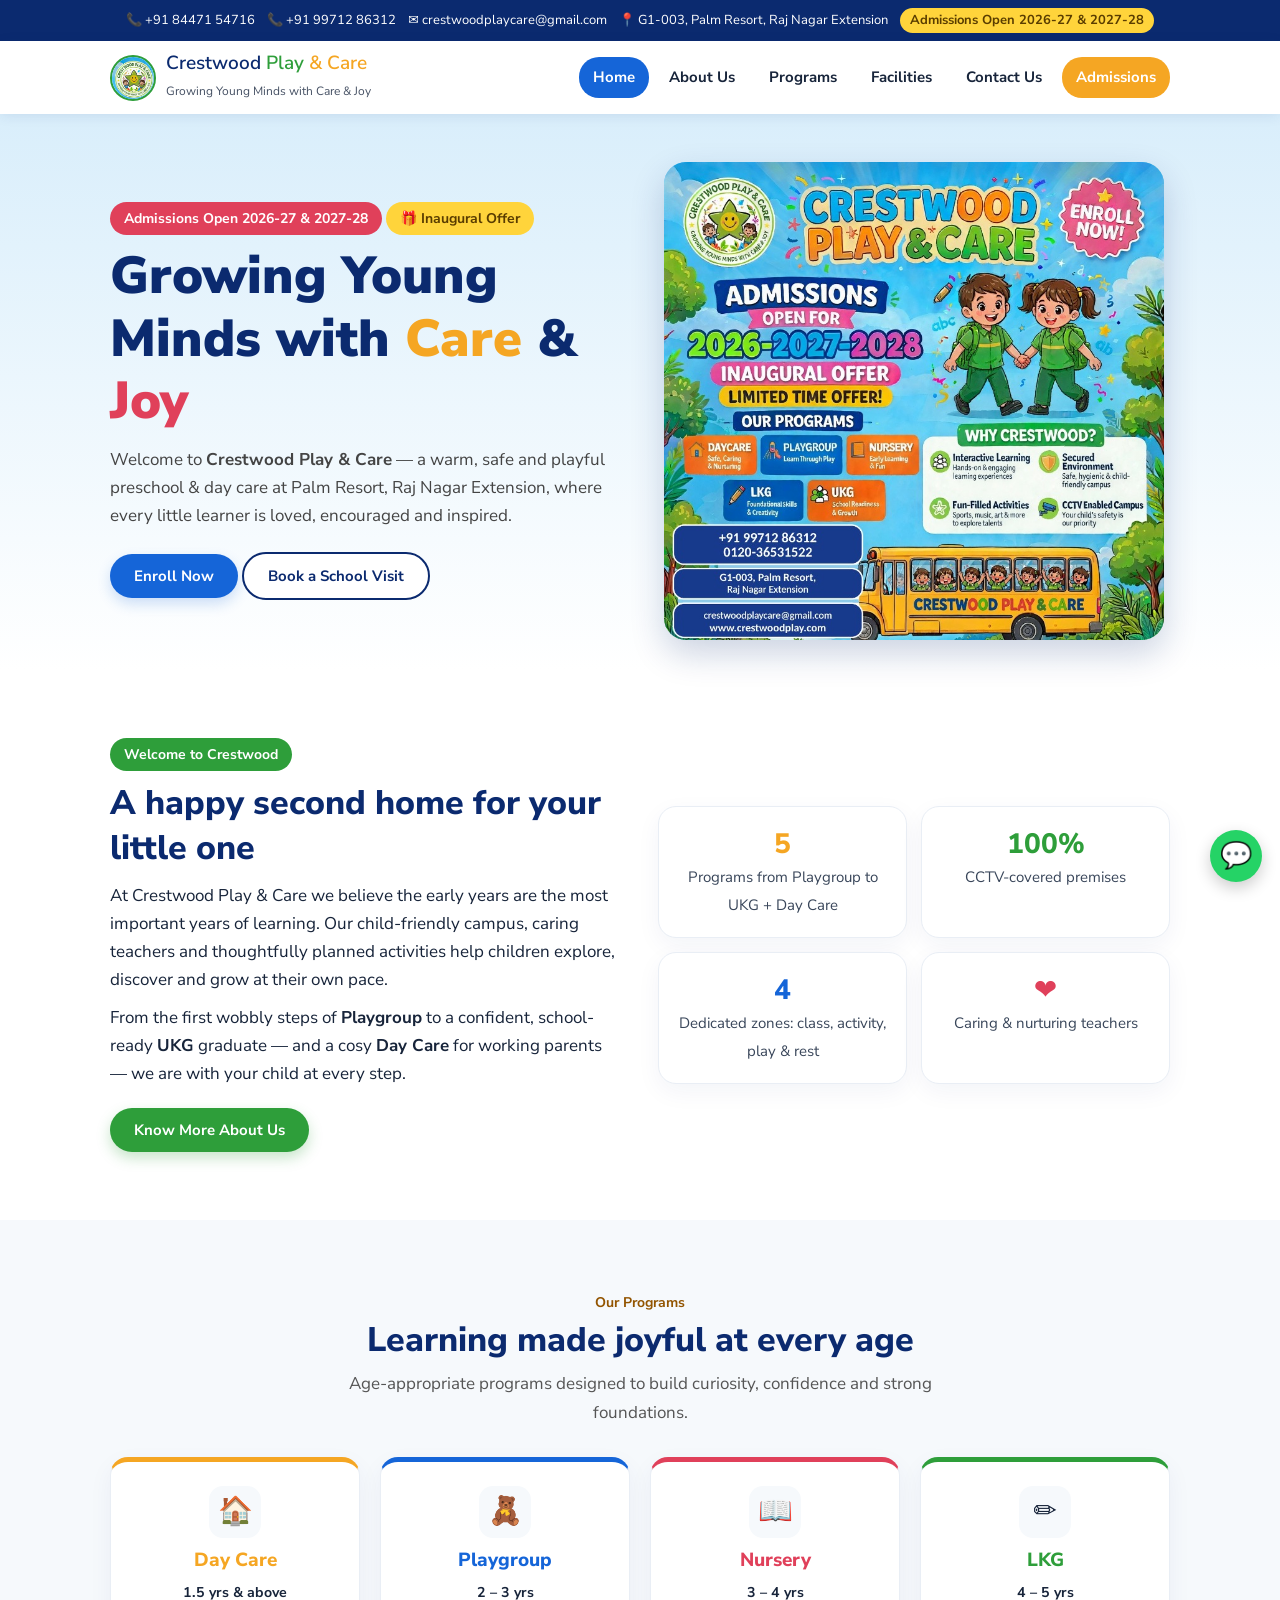
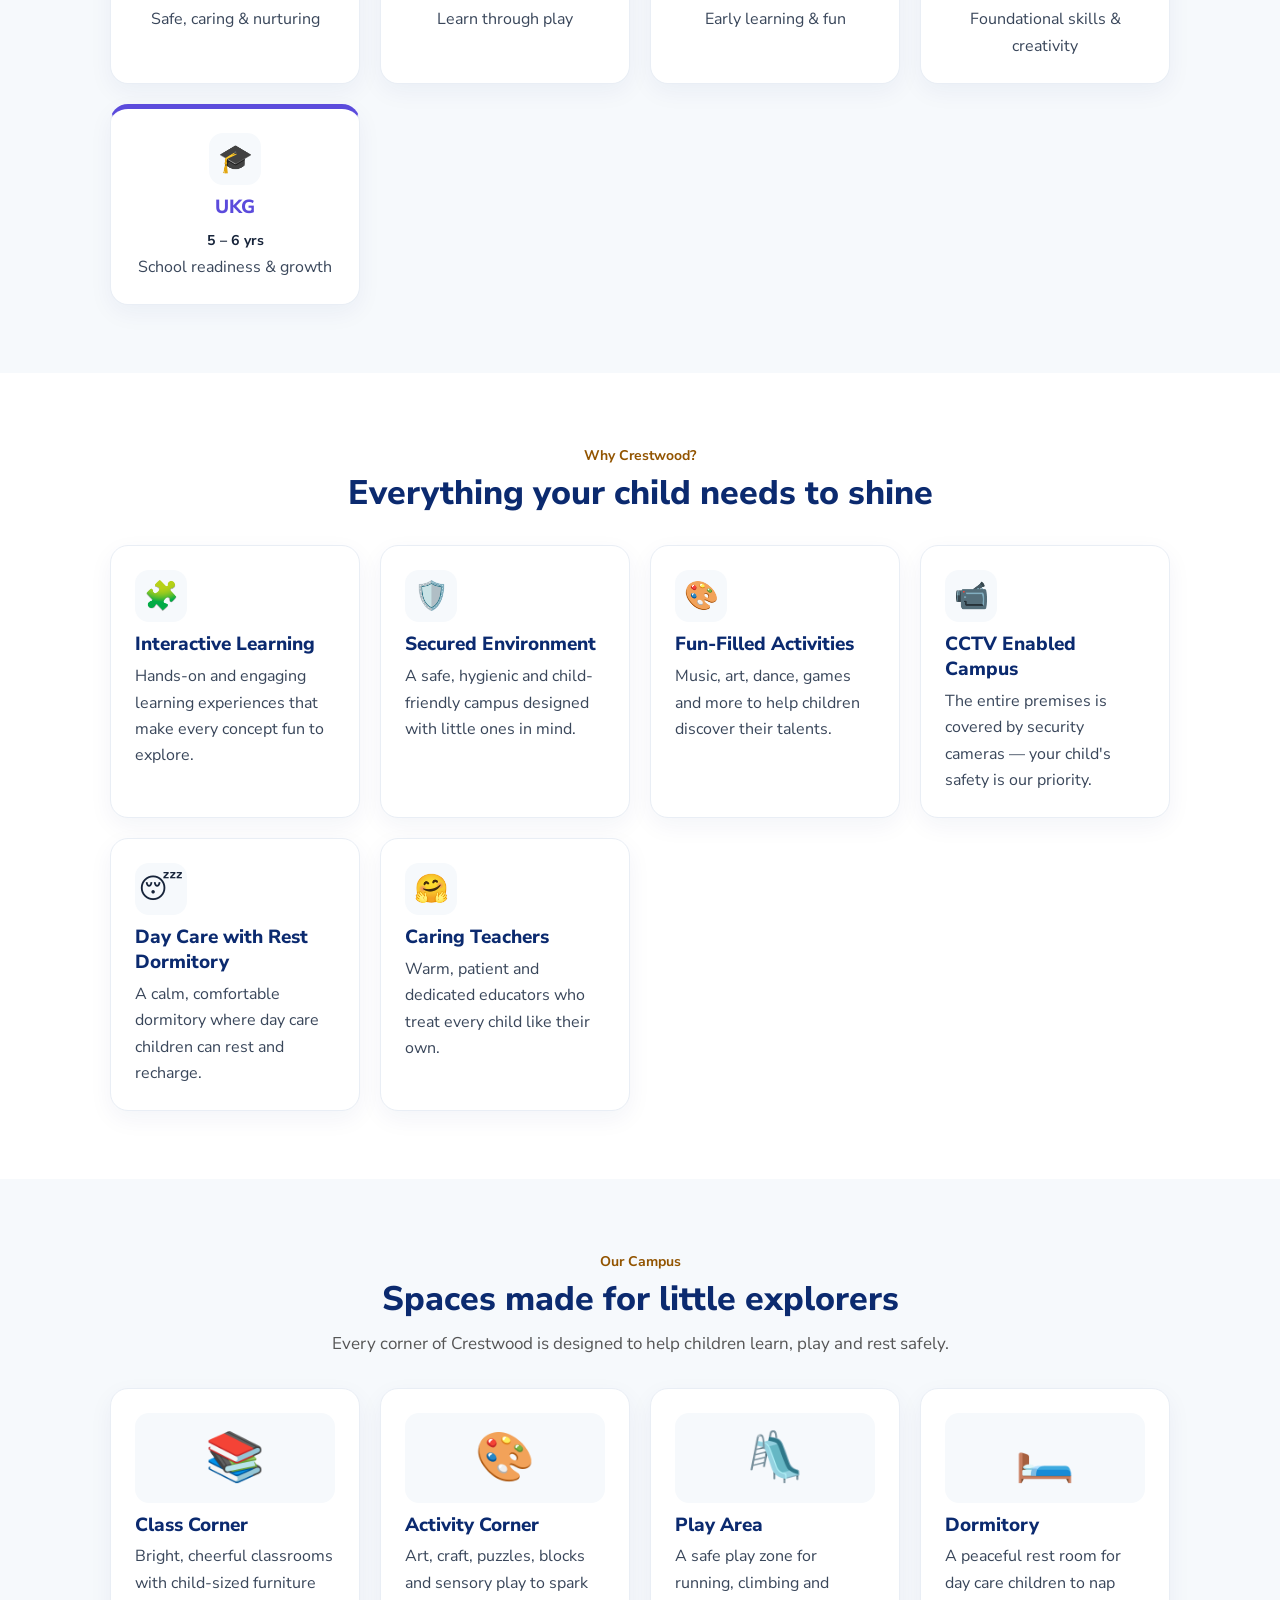
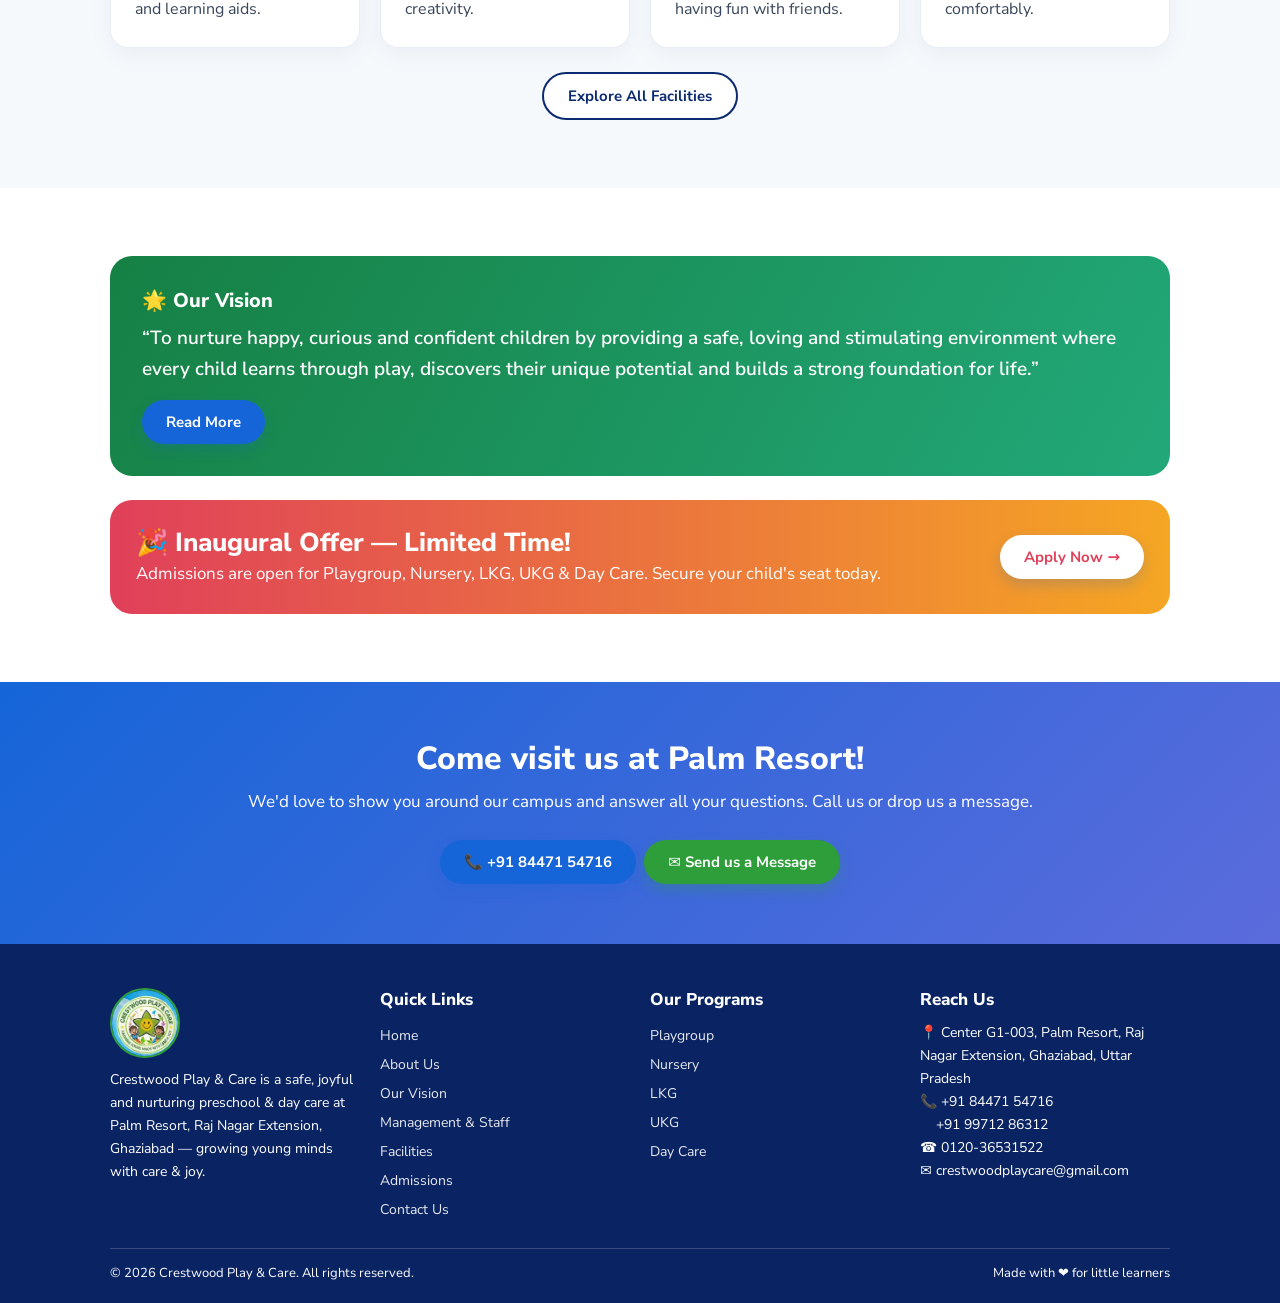
==== commit 295a7ce6: "image and css added css and images in separate folders" ====
--- a/index.html
+++ b/index.html
@@ -4,85 +4,15 @@
 <meta charset="utf-8">
 <meta name="viewport" content="width=device-width,initial-scale=1">
 <title>Crestwood Play & Care | Preschool & Day Care, Raj Nagar Extension</title>
+<link rel="icon" type="image/png" href="assets/crestwood-logo.png">
 <link href="https://fonts.googleapis.com/css2?family=Nunito+Sans:wght@400;500;600;700;800;900&display=swap" rel="stylesheet">
-<style>
-:root{--navy:#0b2a6f;--blue:#1565d8;--org:#f5a623;--grn:#2e9e3a;--red:#e0405a;--bg:#f6f9fc;--ink:#1d2a44}
-*{box-sizing:border-box;margin:0}
-body{font-family:"Nunito Sans",system-ui,-apple-system,"Segoe UI",sans-serif;font-size:17px;color:#17243a;background:#fff;line-height:1.65}
-h1,h2,h3,.brand b{font-family:inherit;font-weight:800;color:var(--navy);line-height:1.3}
-a{color:inherit;text-decoration:none}
-.w{max-width:1100px;margin:auto;padding:0 20px}
-.top{background:var(--navy);color:#fff;font-size:13px;padding:8px 0}
-.top .w{display:flex;gap:6px 12px;flex-wrap:wrap;align-items:center;justify-content:center}
-.pill{background:#ffd43b;color:#5a3d00;border-radius:20px;padding:2px 10px;font-weight:700}
-header{position:sticky;top:0;z-index:9;background:#fff;box-shadow:0 2px 12px #0b2a6f16}
-header .w{display:flex;align-items:center;justify-content:space-between;padding-top:10px;padding-bottom:10px;gap:10px}
-.brand{display:flex;gap:10px;align-items:center}
-.brand>span{min-width:0}
-.logo{width:46px;height:46px;border-radius:50%;background:#fff;border:2px solid var(--grn);display:block;object-fit:cover;flex:none}
-.brand b{font-size:19px;font-weight:600;display:block}.brand b i{font-style:normal;color:var(--grn)}.brand b u{text-decoration:none;color:var(--org)}
-.brand small{font-size:12px;color:#465164}
-nav{display:flex;gap:6px;flex-wrap:wrap}
-nav a{padding:8px 14px;border-radius:20px;font-weight:700;font-size:15px;transition:background-color .2s,color .2s}
-nav a.on{background:var(--blue);color:#fff}
-nav a.adm{background:var(--org);color:#fff}nav a.adm.on{background:var(--red)}
-.btn{display:inline-block;border:0;cursor:pointer;font:700 15px "Nunito Sans",system-ui,sans-serif;padding:12px 24px;border-radius:30px;color:#fff;background:var(--blue);box-shadow:0 6px 14px #1565d833;transition:transform .2s,box-shadow .2s}
-.btn:hover{transform:translateY(-2px);box-shadow:0 8px 18px #1565d844}
-.btn.g{background:var(--grn);box-shadow:0 6px 14px #2e9e3a44}.btn.o{background:#fff;color:var(--navy);border:2px solid var(--navy);box-shadow:none}
-.btn:focus-visible,a:focus-visible,input:focus-visible,select:focus-visible,textarea:focus-visible,summary:focus-visible{outline:3px solid var(--blue);outline-offset:2px}
-.hero{background:linear-gradient(120deg,#1565d8,#24a99a);color:#fff;text-align:center;padding:56px 0 80px;clip-path:ellipse(120% 100% at 50% 0)}
-.hero h1{color:#fff;font-size:clamp(30px,5vw,46px);font-weight:800}.hero p{opacity:1;max-width:640px;margin:10px auto 0}
-.hero.or{background:linear-gradient(135deg,#e8505b,#f5a623)}.crumb{font-size:14px;margin-bottom:6px;opacity:1}
-section{padding:clamp(44px,6vw,68px) 0}.alt{background:var(--bg)}
-.sh{text-align:center;margin-bottom:30px}.sh h2{font-size:clamp(26px,4vw,34px)}.sh p{color:#555;max-width:620px;margin:8px auto 0}
-.tag{display:inline-block;font-size:14px;font-weight:700;color:#925400;margin-bottom:4px}
-.badge{display:inline-block;color:#fff;font-weight:700;font-size:14px;padding:5px 14px;border-radius:20px;background:var(--blue);margin-bottom:10px}
-.grid{display:grid;gap:20px;grid-template-columns:repeat(auto-fit,minmax(230px,1fr))}
-.card{background:#fff;border:1px solid #e9eef5;border-radius:18px;padding:24px;box-shadow:0 8px 24px #0b2a6f0d}
-.card h3{font-size:19px;margin-bottom:6px}.card p{font-size:16px;color:#39465a}
-.ic{font-size:28px;width:52px;height:52px;display:grid;place-items:center;background:var(--bg);border-radius:14px;margin-bottom:10px}
-.tc{border-top:5px solid var(--c,var(--org));text-align:center}.tc .ic{margin:0 auto 10px}
-.split{display:grid;gap:36px;grid-template-columns:repeat(auto-fit,minmax(300px,1fr));align-items:center}
-.hs{font-size:clamp(36px,5vw,52px);font-weight:900;line-height:1.2}.hs i{font-style:normal}
-.poster{width:100%;aspect-ratio:3/4;max-width:420px;margin:auto;border-radius:22px;background:linear-gradient(160deg,#5ec8ff,#7ee08a);display:grid;place-items:center;text-align:center;padding:20px;color:var(--navy);font-family:inherit;font-size:26px;box-shadow:0 14px 34px #0b2a6f33;position:relative;overflow:hidden}
-.poster img{position:absolute;inset:0;width:100%;height:100%;object-fit:cover}
-.home-poster{aspect-ratio:803/768;max-width:500px}
-.home-poster img{object-fit:contain}
-.chk{list-style:none;padding:0}.chk li{padding:5px 0 5px 32px;position:relative;font-size:16px}
-.chk li:before{content:"✓";position:absolute;left:0;top:7px;width:22px;height:22px;border-radius:50%;background:var(--grn);color:#fff;font-size:13px;display:grid;place-items:center}
-.stats{display:grid;grid-template-columns:1fr 1fr;gap:14px}.stat{text-align:center;padding:18px}.stat b{font:800 28px "Nunito Sans",system-ui,sans-serif;color:var(--c,var(--grn));display:block}.stat span{font-size:15px;color:#39465a}
-.vis{background:linear-gradient(120deg,#168044,#22a879);color:#fff;border-radius:22px;padding:32px}.vis h3{color:#fff}.vis p{font:600 19px/1.6 "Nunito Sans",system-ui,sans-serif;margin:10px 0 16px}
-.offer{background:linear-gradient(90deg,#e0405a,#f5a623);color:#fff;border-radius:22px;padding:26px;display:flex;justify-content:space-between;align-items:center;gap:16px;flex-wrap:wrap;margin-top:24px}.offer h3{color:#fff;font-size:26px}
-.cta{background:linear-gradient(135deg,#1565d8,#5b6bdc);color:#fff;text-align:center;padding:56px 0}.cta h2{color:#fff;font-size:32px}.cta p{margin:8px 0 20px}.cta .btn{margin:4px}
-.av{width:100px;height:100px;border-radius:50%;margin:0 auto 12px;display:grid;place-items:center;color:#fff;font:700 38px "Nunito Sans",system-ui,sans-serif;background:var(--c)}
-.role{color:#925400;font-weight:700;font-size:14px}
-.quote{border-left:5px solid var(--org);background:#fff;border-radius:14px;padding:20px 24px;margin-top:18px;box-shadow:0 6px 22px #0b2a6f14}
-.day{width:100%;border-collapse:collapse}.day td{padding:12px;border-bottom:1px dashed #cfd8e6;font-size:16px}.day td:first-child{font-weight:700;color:var(--navy);width:130px}
-table.age{width:100%;border-collapse:collapse;background:#fff;border-radius:16px;overflow:hidden;box-shadow:0 6px 22px #0b2a6f14}
-.age th{background:var(--blue);color:#fff;text-align:left;padding:12px 16px}.age td{padding:12px 16px;border-top:1px solid #e6edf6;font-size:15px}
-.steps{display:grid;gap:14px;grid-template-columns:repeat(auto-fit,minmax(170px,1fr))}.steps .card{text-align:center}.n{display:inline-grid;place-items:center;width:30px;height:30px;border-radius:50%;background:var(--org);color:#fff;font-weight:700;margin-bottom:6px}
-details{background:#fff;border-radius:14px;padding:14px 18px;margin-bottom:10px;box-shadow:0 4px 14px #0b2a6f12}
-summary{cursor:pointer;font-weight:700;color:var(--navy)}details p{margin-top:8px;font-size:14px;color:#555}
-form{display:grid;gap:14px;grid-template-columns:1fr 1fr}form .f{grid-column:1/-1}
-label{font-size:13px;font-weight:700;color:var(--navy);display:block;margin-bottom:4px}
-input,select,textarea{width:100%;font:inherit;padding:11px 12px;border:1.5px solid #d3dcea;border-radius:12px;background:#fff}
-.note{font-size:14px;color:#465164}.ok{color:var(--grn);font-weight:700}
-.info{display:flex;gap:14px;margin:16px 0}.info .ic{flex:none;margin:0}
-iframe{width:100%;height:340px;border:0;border-radius:18px}
-footer{background:#0a2463;color:#fff;padding:44px 0 18px;font-size:14px}
-footer .grid{grid-template-columns:repeat(auto-fit,minmax(190px,1fr))}footer h4{font:800 17px "Nunito Sans",system-ui,sans-serif;margin-bottom:10px}footer a{display:block;padding:3px 0;opacity:.9}
-.copy{border-top:1px solid #ffffff2e;margin-top:24px;padding-top:14px;display:flex;justify-content:space-between;flex-wrap:wrap;gap:8px;font-size:13px}
-.wa{position:fixed;right:18px;bottom:18px;width:52px;height:52px;border-radius:50%;background:#25d366;display:grid;place-items:center;font-size:26px;box-shadow:0 6px 16px #0003;z-index:9}
-.pg{display:none}.pg.on{display:block}
-@media(max-width:640px){body{font-size:16px}.top .w{font-size:12px;gap:6px 14px}header .w{align-items:flex-start;flex-direction:column}.brand{gap:8px}.brand b{font-size:17px;white-space:nowrap}.brand small{font-size:11px;white-space:nowrap}nav{width:100%;justify-content:space-between;gap:2px}nav a{padding:7px 9px;font-size:13px}.hs{font-size:clamp(34px,9vw,42px)}.stats{gap:10px}.stat{padding:14px}.card{padding:20px}}
-@media(prefers-reduced-motion:no-preference){.pg.on{animation:in .35s ease}@keyframes in{from{opacity:0}}}
-</style>
+<link rel="stylesheet" href="css/site.css">
 </head>
 <body>
 <div class="top"><div class="w">
 <a href="tel:+918447154716">📞 +91 84471 54716</a><a href="tel:+919971286312">📞 +91 99712 86312</a><a href="mailto:crestwoodplaycare@gmail.com">✉ crestwoodplaycare@gmail.com</a><span>📍 G1-003, Palm Resort, Raj Nagar Extension</span><span class="pill">Admissions Open 2026-27 &amp; 2027-28</span></div></div>
 <header><div class="w">
-<a href="#home" class="brand"><img class="logo" src="crestwood-logo.png" alt="Crestwood Play &amp; Care logo"><span><b>Crestwood <i>Play</i> <u>&amp; Care</u></b><small>Growing Young Minds with Care &amp; Joy</small></span></a>
+<a href="#home" class="brand"><img class="logo" src="assets/crestwood-logo.png" alt="Crestwood Play &amp; Care logo"><span><b>Crestwood <i>Play</i> <u>&amp; Care</u></b><small>Growing Young Minds with Care &amp; Joy</small></span></a>
 <nav id="nav"></nav></div></header>
 
 <main>
@@ -94,7 +24,7 @@
 <h1 class="hs">Growing Young Minds with <i style="color:var(--org)">Care</i> &amp; <i style="color:var(--red)">Joy</i></h1>
 <p style="margin:14px 0 22px;color:#444">Welcome to <b>Crestwood Play &amp; Care</b> — a warm, safe and playful preschool &amp; day care at Palm Resort, Raj Nagar Extension, where every little learner is loved, encouraged and inspired.</p>
 <a class="btn" href="#admissions">Enroll Now</a> <a class="btn o" href="#contact">Book a School Visit</a></div>
-<div class="poster home-poster"><img src="crestwood-homepage.jpg" alt="Crestwood Play &amp; Care admissions poster"></div>
+<div class="poster home-poster"><img src="assets/crestwood-homepage.jpg" alt="Crestwood Play &amp; Care admissions poster"></div>
 </div></section>
 
 <section><div class="w split">
@@ -126,7 +56,7 @@
 <p style="margin-bottom:10px"><b>Crestwood Play &amp; Care</b> is a preschool and day care centre located at <b>Center G1-003, Palm Resort, Raj Nagar Extension, Ghaziabad</b>. We offer <b>Playgroup, Nursery, LKG</b> and <b>UKG</b> programs along with a full <b>Day Care</b> facility for working parents.</p>
 <p style="margin-bottom:10px">Our campus has thoughtfully designed spaces — a <b>class corner</b> for focused learning, an <b>activity corner</b> for creativity, a safe <b>play area</b> and a peaceful <b>dormitory</b> where day care children can rest. The entire premises is under <b>CCTV surveillance</b>, so parents can be assured of their child's safety.</p>
 <p>We follow a play-based, activity-oriented approach where children learn by doing, exploring and having fun — building strong foundations in language, numbers, social skills and confidence.</p></div>
-<img class="logo" src="crestwood-logo.png" alt="Crestwood Play &amp; Care logo" style="width:240px;height:240px;border-width:4px;margin:auto"></div></section>
+<img class="logo" src="assets/crestwood-logo.png" alt="Crestwood Play &amp; Care logo" style="width:240px;height:240px;border-width:4px;margin:auto"></div></section>
 <section class="alt"><div class="w"><div class="sh"><span class="tag">Crestwood Vision</span><h2>What we dream for every child</h2></div>
 <div class="vis"><h3>🌟 Our Vision</h3><p>“To nurture happy, curious and confident children by providing a safe, loving and stimulating environment where every child learns through play, discovers their unique potential and builds a strong foundation for life.”</p></div>
 <div class="grid" style="margin-top:20px;grid-template-columns:repeat(auto-fit,minmax(300px,1fr))">
@@ -170,7 +100,7 @@
 <p style="margin-bottom:14px">Seats in each class are limited to ensure individual attention for every child, so we encourage parents to complete the admission process early.</p>
 <div class="quote" style="margin:0 0 18px;background:#fff6e0"><b>🎁 Inaugural Offer — Limited Time!</b> Special admission benefits for our founding batch. Call us or submit the enquiry form below to know more.</div>
 <a class="btn" href="#enq" data-scroll>Apply / Enquire Now</a> <a class="btn o" href="tel:+918447154716">📞 +91 84471 54716</a></div>
-<div class="poster"><img src="crestwood_poster_hires.jpg" alt="Crestwood admissions and inaugural offer poster"></div></div></section>
+<div class="poster"><img src="assets/crestwood_poster_hires.jpg" alt="Crestwood admissions and inaugural offer poster"></div></div></section>
 <section class="alt"><div class="w"><div class="sh"><span class="tag">Programs &amp; Age Criteria</span><h2>Which class is right for my child?</h2><p>Age is calculated as on <b>31st March</b> of the admission year.</p></div>
 <table class="age" id="age"></table><p class="note" style="text-align:center;margin-top:12px">Age criteria may be relaxed slightly at the discretion of the management. Please speak to us if your child's age falls between two classes.</p></div></section>
 <section><div class="w"><div class="sh"><span class="tag">Admission Process</span><h2>5 simple steps to join Crestwood</h2></div><div class="steps" id="steps"></div></div></section>
@@ -215,50 +145,13 @@
 </main>
 
 <footer><div class="w"><div class="grid">
-<div><img class="logo" src="crestwood-logo.png" alt="Crestwood Play &amp; Care logo" style="width:70px;height:70px;margin-bottom:10px"><p>Crestwood Play &amp; Care is a safe, joyful and nurturing preschool &amp; day care at Palm Resort, Raj Nagar Extension, Ghaziabad — growing young minds with care &amp; joy.</p></div>
+<div><img class="logo" src="assets/crestwood-logo.png" alt="Crestwood Play &amp; Care logo" style="width:70px;height:70px;margin-bottom:10px"><p>Crestwood Play &amp; Care is a safe, joyful and nurturing preschool &amp; day care at Palm Resort, Raj Nagar Extension, Ghaziabad — growing young minds with care &amp; joy.</p></div>
 <div><h4>Quick Links</h4><a href="#home">Home</a><a href="#about">About Us</a><a href="#about">Our Vision</a><a href="#about">Management &amp; Staff</a><a href="#facilities">Facilities</a><a href="#admissions">Admissions</a><a href="#contact">Contact Us</a></div>
 <div><h4>Our Programs</h4><a href="#programs">Playgroup</a><a href="#programs">Nursery</a><a href="#programs">LKG</a><a href="#programs">UKG</a><a href="#programs">Day Care</a></div>
 <div><h4>Reach Us</h4><p>📍 Center G1-003, Palm Resort, Raj Nagar Extension, Ghaziabad, Uttar Pradesh</p><p>📞 +91 84471 54716<br>&nbsp;&nbsp;&nbsp;&nbsp;+91 99712 86312</p><p>☎ 0120-36531522</p><p>✉ crestwoodplaycare@gmail.com</p></div></div>
 <div class="copy"><span>© 2026 Crestwood Play &amp; Care. All rights reserved.</span><span>Made with ❤️ for little learners</span></div></div></footer>
 <a class="wa" href="https://wa.me/918447154716" target="_blank" rel="noopener" aria-label="Chat on WhatsApp">💬</a>
 
-<script>
-const $=s=>document.querySelector(s),H=(id,h)=>$(id).innerHTML=h;
-const pages=[["home","Home"],["about","About Us"],["programs","Programs"],["facilities","Facilities"],["contact","Contact Us"],["admissions","Admissions"]];
-const P=[["Day Care","1.5 yrs & above","Safe, caring & nurturing","🏠","#f5a623"],["Playgroup","2 – 3 yrs","Learn through play","🧸","#1565d8"],["Nursery","3 – 4 yrs","Early learning & fun","📖","#e0405a"],["LKG","4 – 5 yrs","Foundational skills & creativity","✏️","#2e9e3a"],["UKG","5 – 6 yrs","School readiness & growth","🎓","#5b4bdc"]];
-H("#stats",[["5","Programs from Playgroup to UKG + Day Care","#f5a623"],["100%","CCTV-covered premises","#2e9e3a"],["4","Dedicated zones: class, activity, play & rest","#1565d8"],["❤️","Caring & nurturing teachers","#e0405a"]].map(s=>`<div class="card stat" style="--c:${s[2]}"><b>${s[0]}</b><span>${s[1]}</span></div>`).join(""));
-H("#progCards",P.map(p=>`<a href="#programs" class="card tc" style="--c:${p[4]}"><div class="ic">${p[3]}</div><h3 style="color:${p[4]}">${p[0]}</h3><small><b>${p[1]}</b></small><p>${p[2]}</p></a>`).join(""));
-H("#why",[["🧩","Interactive Learning","Hands-on and engaging learning experiences that make every concept fun to explore."],["🛡️","Secured Environment","A safe, hygienic and child-friendly campus designed with little ones in mind."],["🎨","Fun-Filled Activities","Music, art, dance, games and more to help children discover their talents."],["📹","CCTV Enabled Campus","The entire premises is covered by security cameras — your child's safety is our priority."],["😴","Day Care with Rest Dormitory","A calm, comfortable dormitory where day care children can rest and recharge."],["🤗","Caring Teachers","Warm, patient and dedicated educators who treat every child like their own."]].map(c=>`<div class="card"><div class="ic">${c[0]}</div><h3>${c[1]}</h3><p>${c[2]}</p></div>`).join(""));
-H("#campus",[["📚","Class Corner","Bright, cheerful classrooms with child-sized furniture and learning aids."],["🎨","Activity Corner","Art, craft, puzzles, blocks and sensory play to spark creativity."],["🛝","Play Area","A safe play zone for running, climbing and having fun with friends."],["🛏️","Dormitory","A peaceful rest room for day care children to nap comfortably."]].map(c=>`<div class="card"><div class="ic" style="width:100%;height:90px;font-size:48px">${c[0]}</div><h3>${c[1]}</h3><p>${c[2]}</p></div>`).join(""));
-H("#values",[["❤️","Care","Love, warmth and attention for every child.","#e0405a"],["🔍","Curiosity","Encouraging questions and exploration.","#1565d8"],["🎨","Creativity","Freedom to imagine, create and express.","#f5a623"],["💪","Confidence","Building self-belief, one step at a time.","#2e9e3a"],["🛡️","Safety","A secure, CCTV-monitored, child-safe space.","#5b4bdc"]].map(c=>`<div class="card tc" style="--c:${c[3]}"><div class="ic">${c[0]}</div><h3 style="color:${c[3]}">${c[1]}</h3><p>${c[2]}</p></div>`).join(""));
-H("#staff",[["🧑‍🏫","Early Childhood Teachers","Playgroup · Nursery · LKG · UKG","Trained, friendly educators who make learning fun with stories, rhymes, activities and individual attention.","#e0405a"],["🤱","Day Care Caregivers","Day Care","Gentle, attentive caregivers who look after meals, rest time, hygiene and play for our day care children.","#f5a623"],["🎵","Activity Facilitators","Art · Music · Dance · Games","Creative facilitators who help children explore art, music, movement and play-based learning.","#2e9e3a"],["🧹","Support Staff","Helpers & Housekeeping","Dedicated helpers who keep the campus clean and hygienic and assist children throughout the day.","#7a4fd6"],["💂","Security Staff","Safety & Surveillance","Ensuring secure entry and exit, with the entire premises monitored by CCTV cameras.","#1565d8"],["🧑‍💼","Front Office","Admissions & Parent Support","Here to help with admissions, campus visits and any questions parents may have.","#e8b800"]].map(c=>`<div class="card" style="text-align:center"><div class="av" style="--c:${c[4]};font-size:44px">${c[0]}</div><h3>${c[1]}</h3><div class="role">${c[2]}</div><p>${c[3]}</p></div>`).join(""));
-const L=[["Playgroup — Learn Through Play","Age: 2 – 3 years","The very first step into school life! Our Playgroup gently helps toddlers settle into a new environment, make friends and discover the joy of learning through play.",["Settling-in support and separation comfort","Rhymes, stories, music and movement","Sensory play, colours, shapes and sounds","Building early language and social skills","Developing fine & gross motor skills"],"🧸","#1565d8"],
-["Nursery — Early Learning & Fun","Age: 3 – 4 years","Nursery builds on curiosity with structured, joyful activities that introduce early literacy, numeracy and the world around us.",["Phonics, letter recognition and vocabulary","Number sense, counting and patterns","Art & craft, colouring and clay modelling","Show & tell to build confidence","Good habits, sharing and teamwork"],"📖","#e0405a"],
-["LKG — Foundational Skills & Creativity","Age: 4 – 5 years","In LKG, children strengthen their foundations in reading, writing and numbers while continuing to explore their creativity.",["Reading readiness, phonics and simple words","Pre-writing and writing practice","Numbers, simple addition and comparisons","Environmental awareness & general knowledge","Music, dance, art and festival celebrations"],"✏️","#2e9e3a"],
-["UKG — School Readiness & Growth","Age: 5 – 6 years","UKG prepares children to step confidently into Class 1 with strong academic basics, independence and communication skills.",["Reading simple sentences and stories","Neat writing, spelling and expression","Number operations, time, money and measurement","Logical thinking, puzzles and problem solving","Public speaking, independence and life skills"],"🎓","#5b4bdc"]];
-H("#progList",L.map((p,i)=>`<section class="${i%2?'alt':''}"><div class="w split" style="direction:${i%2?'rtl':'ltr'}"><div style="direction:ltr"><span class="badge" style="background:${p[5]}">${p[1]}</span><h2 style="font-size:30px;margin-bottom:10px">${p[0]}</h2><p style="margin-bottom:10px">${p[2]}</p><ul class="chk">${p[3].map(x=>`<li>${x}</li>`).join("")}</ul><p style="margin-top:16px"><a class="btn" href="#admissions">Enquire for ${p[0].split(" ")[0]}</a></p></div><div class="card" style="direction:ltr;text-align:center;font-size:90px;background:${p[5]}18">${p[4]}</div></div></section>`).join(""));
-H("#dcare",[["🍎","Meal & Snack Time","Supervised, hygienic meal and snack times with healthy eating habits."],["🛏️","Rest in Dormitory","A quiet, clean dormitory where children nap and recharge comfortably."],["🧩","Play & Activities","Indoor games, art, storytelling and play in our activity corner and play area."],["📚","Homework Help","Guided reading and homework support for older day care children."],["📹","CCTV Monitored","The entire premises is covered by security cameras for complete peace of mind."],["🕒","Flexible Plans","Plans to suit working parents — call us to discover the right option for you."]].map(c=>`<div class="card" style="background:var(--bg);box-shadow:none"><div class="ic" style="background:#fff">${c[0]}</div><h3>${c[1]}</h3><p>${c[2]}</p></div>`).join(""));
-H("#day",[["Arrival","🧸 Warm welcome, free play & settling in"],["Circle Time","🎵 Prayer, rhymes, greetings & sharing"],["Learning Time","📚 Class corner — letters, numbers & concepts"],["Snack Break","🍎 Healthy snacks & good eating habits"],["Activity Time","🎨 Art, craft, music, dance & puzzles"],["Outdoor Play","🛝 Fun & games in the play area"],["Story Time","📖 Stories, recap & goodbye song"],["Day Care","🍛 Lunch, rest in the dormitory, play & homework help"]].map(r=>`<tr><td>${r[0]}</td><td>${r[1]}</td></tr>`).join(""));
-H("#fac",[["📚","Class Corner",["Bright, airy classrooms","Child-sized furniture","Learning aids and charts"]],["🎨","Activity Corner",["Art, craft and clay","Puzzles and blocks","Sensory play"]],["🛝","Play Area",["Safe slides and climbers","Space to run and play","Supervised play time"]],["🛏️","Dormitory",["Quiet, dimmable environment","Supervised by caregivers","Clean bedding"]],["🔒","Security",["Monitored entry & exit points","CCTV on entire premises","Complete peace of mind for parents"]],["🚻","Hygiene",["Child-friendly washrooms","Safe drinking water","Daily housekeeping"]]].map(c=>`<div class="card"><div class="ic">${c[0]}</div><h3>${c[1]}</h3><ul class="chk" style="margin-top:6px">${c[2].map(x=>`<li>${x}</li>`).join("")}</ul></div>`).join(""));
-H("#age",`<tr><th>Program</th><th>Age Eligibility</th><th>Focus</th></tr>`+[["🧸 Playgroup","2 – 3 years","Learn through play, settling in, social & motor skills"],["📖 Nursery","3 – 4 years","Early learning & fun, phonics, numbers, creativity"],["✏️ LKG","4 – 5 years","Foundational skills, reading & writing readiness"],["🎓 UKG","5 – 6 years","School readiness, confidence & independence"],["🏠 Day Care","1.5 years & above","Safe, caring & nurturing care with rest in dormitory"]].map(r=>`<tr><td><b>${r[0]}</b></td><td>${r[1]}</td><td>${r[2]}</td></tr>`).join(""));
-H("#steps",[["📝","Enquiry","Fill the enquiry form below, call us or walk in to our centre."],["🏫","Campus Visit","Visit our campus with your child and meet our team."],["💬","Interaction","An informal, friendly interaction with the child and parents. No tests!"],["📁","Form & Documents","Submit the admission form along with the required documents."],["🎉","Fee & Confirmation","Pay the fee to confirm the seat and receive the welcome kit."]].map((s,i)=>`<div class="card"><span class="n">${i+1}</span><div style="font-size:30px">${s[0]}</div><h3>${s[1]}</h3><p>${s[2]}</p></div>`).join(""));
-H("#faq",[["For which sessions are admissions open?","Admissions are open for the 2026-27 and 2027-28 academic sessions for Playgroup, Nursery, LKG and UKG. Day Care admissions are open throughout the year, subject to availability."],["Is there an admission test for my child?","No. There is no test. We only have a short, friendly interaction with the child and parents so that we can understand your child better."],["Where is Crestwood Play & Care located?","We are located at Center G1-003, Palm Resort, Raj Nagar Extension, Ghaziabad. See the map on our Contact Us page."],["Is the campus safe and monitored?","Yes. The entire premises is covered with CCTV security cameras, and children are always supervised by our teachers and caregivers. Children are handed over only to parents or authorised guardians."],["Can my child rest during Day Care?","Absolutely. We have a dedicated, clean and quiet dormitory where day care children can nap and rest comfortably under supervision."],["Can preschool children also join Day Care after school hours?","Yes. Children enrolled in our preschool programs can seamlessly continue into Day Care after their class hours. Please ask us about combined plans."],["What is the inaugural offer?","We are offering special admission benefits for a limited period to our founding batch. Please call us or submit the enquiry form to know the current offer details."],["Can I visit the school before taking admission?","Of course! We encourage parents to visit with their child. Call us or use the form below to schedule a convenient time."]].map((q,i)=>`<details${i<1?" open":""}><summary>${q[0]}</summary><p>${q[1]}</p></details>`).join(""));
-
-function route(){
-  let id=location.hash.slice(1);if(id==="enq")id="admissions";
-  if(!pages.some(p=>p[0]===id))id="home";
-  document.querySelectorAll(".pg").forEach(e=>e.classList.toggle("on",e.id===id));
-  H("#nav",pages.map(p=>`<a href="#${p[0]}" class="${p[0]===id?"on ":""}${p[0]==="admissions"?"adm":""}">${p[1]}</a>`).join(""));
-  document.title=(pages.find(p=>p[0]===id)[1])+" | Crestwood Play & Care";
-  if(location.hash==="#enq")setTimeout(()=>$("#enq").scrollIntoView({behavior:"smooth"}),50);else scrollTo(0,0);
-}
-addEventListener("hashchange",route);route();
-document.querySelectorAll("form").forEach(f=>f.addEventListener("submit",e=>{
-  e.preventDefault();
-  const body=[...new FormData(f)].map(([k,v])=>k+": "+v).join("\n");
-  location.href="mailto:crestwoodplaycare@gmail.com?subject="+encodeURIComponent(f.dataset.subj)+"&body="+encodeURIComponent(body);
-  f.querySelector(".ok").textContent="Opening your email app…";
-}));
-</script>
+<script src="js/site.js" defer></script>
 </body>
 </html>
--- a/css/site.css
+++ b/css/site.css
@@ -0,0 +1,70 @@
+:root{--navy:#0b2a6f;--blue:#1565d8;--org:#f5a623;--grn:#2e9e3a;--red:#e0405a;--bg:#f6f9fc;--ink:#1d2a44}
+*{box-sizing:border-box;margin:0}
+body{font-family:"Nunito Sans",system-ui,-apple-system,"Segoe UI",sans-serif;font-size:17px;color:#17243a;background:#fff;line-height:1.65}
+h1,h2,h3,.brand b{font-family:inherit;font-weight:800;color:var(--navy);line-height:1.3}
+a{color:inherit;text-decoration:none}
+.w{max-width:1100px;margin:auto;padding:0 20px}
+.top{background:var(--navy);color:#fff;font-size:13px;padding:8px 0}
+.top .w{display:flex;gap:6px 12px;flex-wrap:wrap;align-items:center;justify-content:center}
+.pill{background:#ffd43b;color:#5a3d00;border-radius:20px;padding:2px 10px;font-weight:700}
+header{position:sticky;top:0;z-index:9;background:#fff;box-shadow:0 2px 12px #0b2a6f16}
+header .w{display:flex;align-items:center;justify-content:space-between;padding-top:10px;padding-bottom:10px;gap:10px}
+.brand{display:flex;gap:10px;align-items:center}
+.brand>span{min-width:0}
+.logo{width:46px;height:46px;border-radius:50%;background:#fff;border:2px solid var(--grn);display:block;object-fit:cover;flex:none}
+.brand b{font-size:19px;font-weight:600;display:block}.brand b i{font-style:normal;color:var(--grn)}.brand b u{text-decoration:none;color:var(--org)}
+.brand small{font-size:12px;color:#465164}
+nav{display:flex;gap:6px;flex-wrap:wrap}
+nav a{padding:8px 14px;border-radius:20px;font-weight:700;font-size:15px;transition:background-color .2s,color .2s}
+nav a.on{background:var(--blue);color:#fff}
+nav a.adm{background:var(--org);color:#fff}nav a.adm.on{background:var(--red)}
+.btn{display:inline-block;border:0;cursor:pointer;font:700 15px "Nunito Sans",system-ui,sans-serif;padding:12px 24px;border-radius:30px;color:#fff;background:var(--blue);box-shadow:0 6px 14px #1565d833;transition:transform .2s,box-shadow .2s}
+.btn:hover{transform:translateY(-2px);box-shadow:0 8px 18px #1565d844}
+.btn.g{background:var(--grn);box-shadow:0 6px 14px #2e9e3a44}.btn.o{background:#fff;color:var(--navy);border:2px solid var(--navy);box-shadow:none}
+.btn:focus-visible,a:focus-visible,input:focus-visible,select:focus-visible,textarea:focus-visible,summary:focus-visible{outline:3px solid var(--blue);outline-offset:2px}
+.hero{background:linear-gradient(120deg,#1565d8,#24a99a);color:#fff;text-align:center;padding:56px 0 80px;clip-path:ellipse(120% 100% at 50% 0)}
+.hero h1{color:#fff;font-size:clamp(30px,5vw,46px);font-weight:800}.hero p{opacity:1;max-width:640px;margin:10px auto 0}
+.hero.or{background:linear-gradient(135deg,#e8505b,#f5a623)}.crumb{font-size:14px;margin-bottom:6px;opacity:1}
+section{padding:clamp(44px,6vw,68px) 0}.alt{background:var(--bg)}
+.sh{text-align:center;margin-bottom:30px}.sh h2{font-size:clamp(26px,4vw,34px)}.sh p{color:#555;max-width:620px;margin:8px auto 0}
+.tag{display:inline-block;font-size:14px;font-weight:700;color:#925400;margin-bottom:4px}
+.badge{display:inline-block;color:#fff;font-weight:700;font-size:14px;padding:5px 14px;border-radius:20px;background:var(--blue);margin-bottom:10px}
+.grid{display:grid;gap:20px;grid-template-columns:repeat(auto-fit,minmax(230px,1fr))}
+.card{background:#fff;border:1px solid #e9eef5;border-radius:18px;padding:24px;box-shadow:0 8px 24px #0b2a6f0d}
+.card h3{font-size:19px;margin-bottom:6px}.card p{font-size:16px;color:#39465a}
+.ic{font-size:28px;width:52px;height:52px;display:grid;place-items:center;background:var(--bg);border-radius:14px;margin-bottom:10px}
+.tc{border-top:5px solid var(--c,var(--org));text-align:center}.tc .ic{margin:0 auto 10px}
+.split{display:grid;gap:36px;grid-template-columns:repeat(auto-fit,minmax(300px,1fr));align-items:center}
+.hs{font-size:clamp(36px,5vw,52px);font-weight:900;line-height:1.2}.hs i{font-style:normal}
+.poster{width:100%;aspect-ratio:3/4;max-width:420px;margin:auto;border-radius:22px;background:linear-gradient(160deg,#5ec8ff,#7ee08a);display:grid;place-items:center;text-align:center;padding:20px;color:var(--navy);font-family:inherit;font-size:26px;box-shadow:0 14px 34px #0b2a6f33;position:relative;overflow:hidden}
+.poster img{position:absolute;inset:0;width:100%;height:100%;object-fit:cover}
+.home-poster{aspect-ratio:803/768;max-width:500px}
+.home-poster img{object-fit:contain}
+.chk{list-style:none;padding:0}.chk li{padding:5px 0 5px 32px;position:relative;font-size:16px}
+.chk li:before{content:"✓";position:absolute;left:0;top:7px;width:22px;height:22px;border-radius:50%;background:var(--grn);color:#fff;font-size:13px;display:grid;place-items:center}
+.stats{display:grid;grid-template-columns:1fr 1fr;gap:14px}.stat{text-align:center;padding:18px}.stat b{font:800 28px "Nunito Sans",system-ui,sans-serif;color:var(--c,var(--grn));display:block}.stat span{font-size:15px;color:#39465a}
+.vis{background:linear-gradient(120deg,#168044,#22a879);color:#fff;border-radius:22px;padding:32px}.vis h3{color:#fff}.vis p{font:600 19px/1.6 "Nunito Sans",system-ui,sans-serif;margin:10px 0 16px}
+.offer{background:linear-gradient(90deg,#e0405a,#f5a623);color:#fff;border-radius:22px;padding:26px;display:flex;justify-content:space-between;align-items:center;gap:16px;flex-wrap:wrap;margin-top:24px}.offer h3{color:#fff;font-size:26px}
+.cta{background:linear-gradient(135deg,#1565d8,#5b6bdc);color:#fff;text-align:center;padding:56px 0}.cta h2{color:#fff;font-size:32px}.cta p{margin:8px 0 20px}.cta .btn{margin:4px}
+.av{width:100px;height:100px;border-radius:50%;margin:0 auto 12px;display:grid;place-items:center;color:#fff;font:700 38px "Nunito Sans",system-ui,sans-serif;background:var(--c)}
+.role{color:#925400;font-weight:700;font-size:14px}
+.quote{border-left:5px solid var(--org);background:#fff;border-radius:14px;padding:20px 24px;margin-top:18px;box-shadow:0 6px 22px #0b2a6f14}
+.day{width:100%;border-collapse:collapse}.day td{padding:12px;border-bottom:1px dashed #cfd8e6;font-size:16px}.day td:first-child{font-weight:700;color:var(--navy);width:130px}
+table.age{width:100%;border-collapse:collapse;background:#fff;border-radius:16px;overflow:hidden;box-shadow:0 6px 22px #0b2a6f14}
+.age th{background:var(--blue);color:#fff;text-align:left;padding:12px 16px}.age td{padding:12px 16px;border-top:1px solid #e6edf6;font-size:15px}
+.steps{display:grid;gap:14px;grid-template-columns:repeat(auto-fit,minmax(170px,1fr))}.steps .card{text-align:center}.n{display:inline-grid;place-items:center;width:30px;height:30px;border-radius:50%;background:var(--org);color:#fff;font-weight:700;margin-bottom:6px}
+details{background:#fff;border-radius:14px;padding:14px 18px;margin-bottom:10px;box-shadow:0 4px 14px #0b2a6f12}
+summary{cursor:pointer;font-weight:700;color:var(--navy)}details p{margin-top:8px;font-size:14px;color:#555}
+form{display:grid;gap:14px;grid-template-columns:1fr 1fr}form .f{grid-column:1/-1}
+label{font-size:13px;font-weight:700;color:var(--navy);display:block;margin-bottom:4px}
+input,select,textarea{width:100%;font:inherit;padding:11px 12px;border:1.5px solid #d3dcea;border-radius:12px;background:#fff}
+.note{font-size:14px;color:#465164}.ok{color:var(--grn);font-weight:700}
+.info{display:flex;gap:14px;margin:16px 0}.info .ic{flex:none;margin:0}
+iframe{width:100%;height:340px;border:0;border-radius:18px}
+footer{background:#0a2463;color:#fff;padding:44px 0 18px;font-size:14px}
+footer .grid{grid-template-columns:repeat(auto-fit,minmax(190px,1fr))}footer h4{font:800 17px "Nunito Sans",system-ui,sans-serif;margin-bottom:10px}footer a{display:block;padding:3px 0;opacity:.9}
+.copy{border-top:1px solid #ffffff2e;margin-top:24px;padding-top:14px;display:flex;justify-content:space-between;flex-wrap:wrap;gap:8px;font-size:13px}
+.wa{position:fixed;right:18px;bottom:18px;width:52px;height:52px;border-radius:50%;background:#25d366;display:grid;place-items:center;font-size:26px;box-shadow:0 6px 16px #0003;z-index:9}
+.pg{display:none}.pg.on{display:block}
+@media(max-width:640px){body{font-size:16px}.top .w{font-size:12px;gap:6px 14px}header .w{align-items:flex-start;flex-direction:column}.brand{gap:8px}.brand b{font-size:17px;white-space:nowrap}.brand small{font-size:11px;white-space:nowrap}nav{width:100%;justify-content:space-between;gap:2px}nav a{padding:7px 9px;font-size:13px}.hs{font-size:clamp(34px,9vw,42px)}.stats{gap:10px}.stat{padding:14px}.card{padding:20px}}
+@media(prefers-reduced-motion:no-preference){.pg.on{animation:in .35s ease}@keyframes in{from{opacity:0}}}
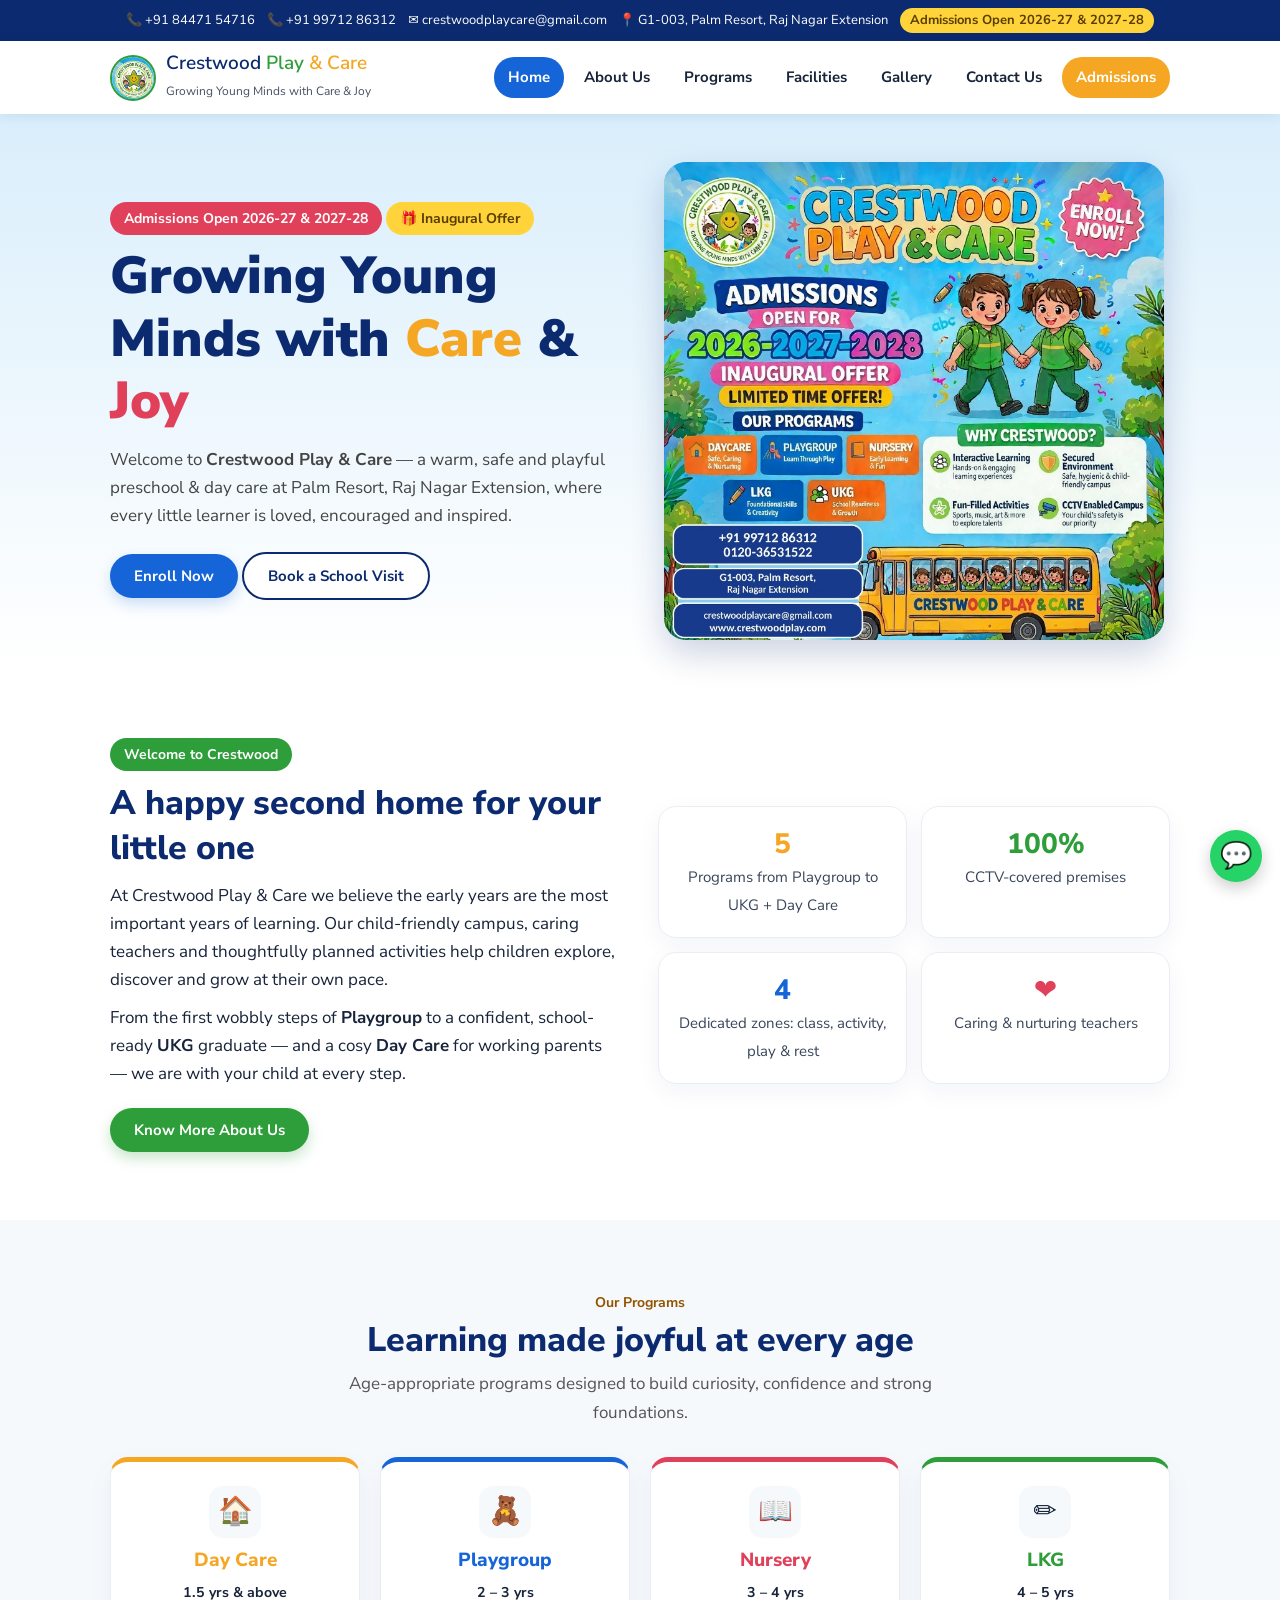
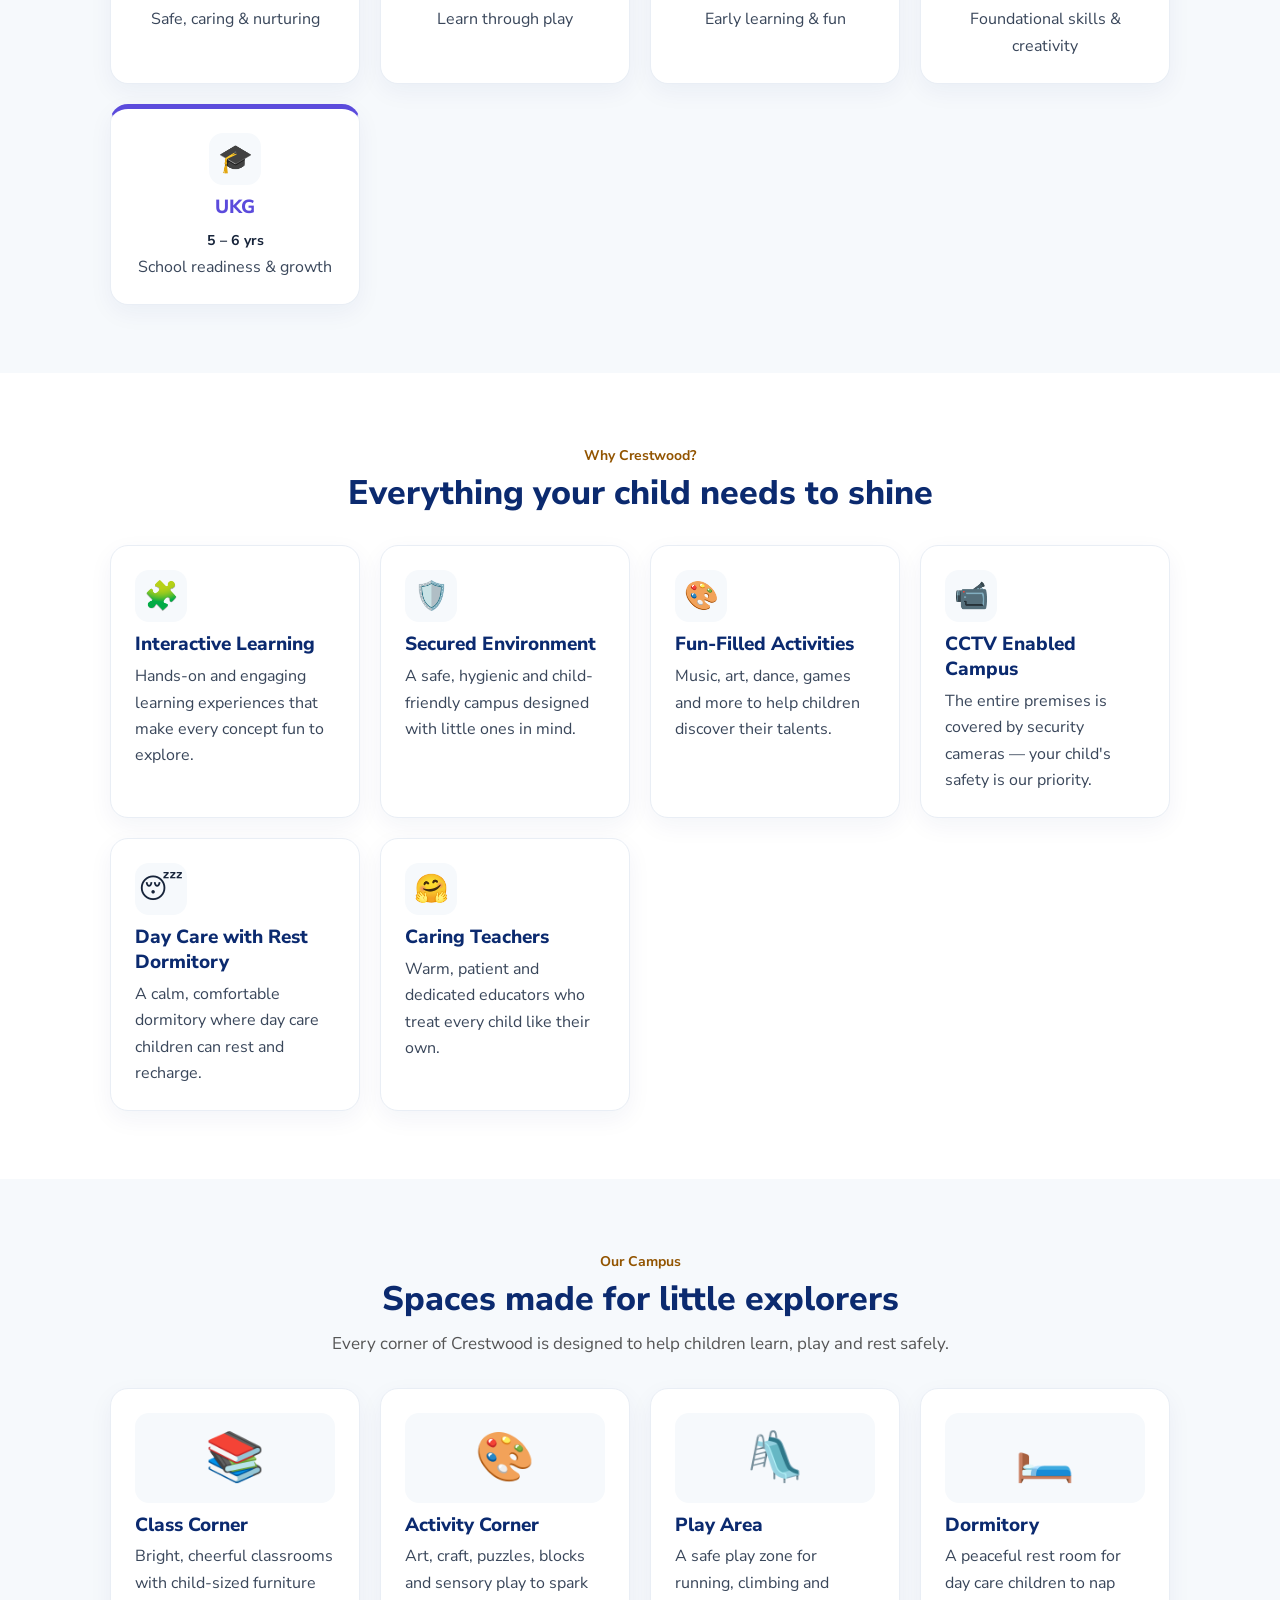
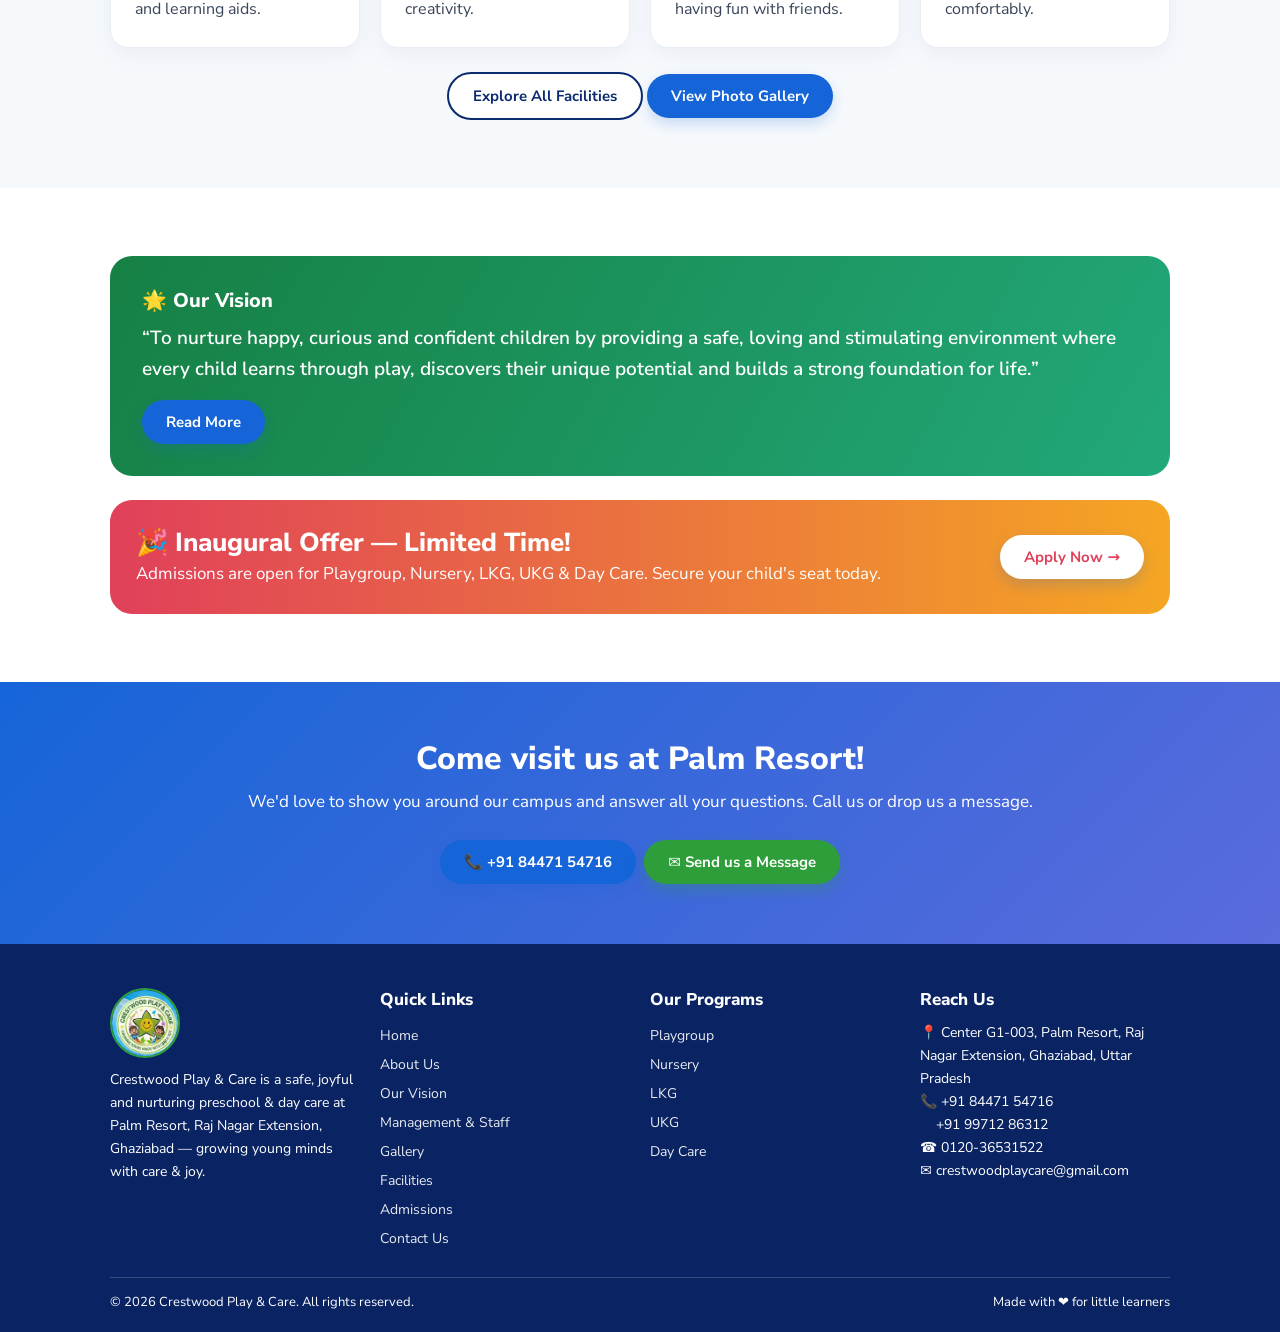
==== commit 78d6037d: "added all classroom & activity pics added all classroom & activity pics" ====
--- a/index.html
+++ b/index.html
@@ -42,7 +42,7 @@
 <div class="grid" id="why"></div></div></section>
 
 <section class="alt"><div class="w"><div class="sh"><span class="tag">Our Campus</span><h2>Spaces made for little explorers</h2><p>Every corner of Crestwood is designed to help children learn, play and rest safely.</p></div>
-<div class="grid" id="campus"></div><p style="text-align:center;margin-top:24px"><a class="btn o" href="#facilities">Explore All Facilities</a></p></div></section>
+<div class="grid" id="campus"></div><p style="text-align:center;margin-top:24px"><a class="btn o" href="#facilities">Explore All Facilities</a> <a class="btn" href="#gallery">View Photo Gallery</a></p></div></section>
 
 <section><div class="w"><div class="vis"><h3>🌟 Our Vision</h3><p>“To nurture happy, curious and confident children by providing a safe, loving and stimulating environment where every child learns through play, discovers their unique potential and builds a strong foundation for life.”</p><a class="btn" href="#about">Read More</a></div>
 <div class="offer"><div><h3>🎉 Inaugural Offer — Limited Time!</h3><p>Admissions are open for Playgroup, Nursery, LKG, UKG &amp; Day Care. Secure your child's seat today.</p></div><a class="btn" style="background:#fff;color:var(--red)" href="#admissions">Apply Now →</a></div></div></section>
@@ -65,10 +65,60 @@
 <section><div class="w"><div class="sh"><span class="tag">Our Values</span><h2>The Crestwood way</h2></div><div class="grid" id="values"></div></div></section>
 <section class="alt"><div class="w"><div class="sh"><span class="tag">Our Management</span><h2>Meet the people behind Crestwood</h2><p>Crestwood is led by a passionate team committed to quality early-childhood education and care.</p></div>
 <div class="grid" style="grid-template-columns:repeat(auto-fit,minmax(300px,1fr))">
-<div class="card" style="text-align:center"><div class="av" style="--c:var(--blue)">D</div><h3>[Director's Name]</h3><div class="role">Founder &amp; Director</div><p>With a deep belief that the early years shape a lifetime, our Director founded Crestwood Play &amp; Care to give the children of Raj Nagar Extension a safe, joyful and enriching place to learn and grow.</p></div>
-<div class="card" style="text-align:center"><div class="av" style="--c:var(--grn)">C</div><h3>[Centre Head's Name]</h3><div class="role">Centre Head &amp; Academic Coordinator</div><p>Our Centre Head oversees daily operations, curriculum planning and teacher development, ensuring every child receives individual attention and every parent stays informed.</p></div></div>
-<div class="quote"><b>💬 Message from the Director</b><p style="margin-top:6px">“Dear Parents, every child is unique and full of wonder. At Crestwood, our promise is simple — to love, protect and inspire your child as our own. We have created a space where little ones feel safe, laugh freely and learn joyfully. We look forward to welcoming your family into the Crestwood family.” — [Director's Name], Founder &amp; Director</p></div></div></section>
+<div class="card" style="text-align:center"><img class="team-photo" src="assets/Management/Sadhna.jpg" alt="Sadhna, Founder and Director"><h3>Sadhna</h3><div class="role">Founder &amp; Director</div><p>With a deep belief that the early years shape a lifetime, Sadhna founded Crestwood Play &amp; Care to give the children of Raj Nagar Extension a safe, joyful and enriching place to learn and grow.</p></div>
+<div class="card" style="text-align:center"><img class="team-photo" src="assets/Management/Meenakshi.jpg" alt="Meenakshi Bisht, Centre Head"><h3>Meenakshi Bisht</h3><div class="role">Centre Head &amp; Academic Coordinator</div><p>Meenakshi oversees daily operations, curriculum planning and teacher development, ensuring every child receives individual attention and every parent stays informed.</p></div>
+<div class="card" style="text-align:center"><div class="av" style="--c:var(--red)">NM</div><h3>Niharika Mishra</h3><div class="role">Early Childhood Teacher</div><p>Niharika helps create a warm, encouraging classroom where children learn through play, stories and hands-on activities.</p></div>
+<div class="card" style="text-align:center"><img class="team-photo" src="assets/Management/Anil.JPG" alt="Anil Rawat, Front Office"><h3>Anil Rawat</h3><div class="role">Front Office &amp; Parent Support</div><p>Anil helps families with admissions, campus visits and questions about the school.</p></div></div>
+<div class="quote"><b>💬 Message from the Director</b><p style="margin-top:6px">“Dear Parents, every child is unique and full of wonder. At Crestwood, our promise is simple — to love, protect and inspire your child as our own. We have created a space where little ones feel safe, laugh freely and learn joyfully. We look forward to welcoming your family into the Crestwood family.” — Sadhna, Founder &amp; Director</p></div></div></section>
 <section><div class="w"><div class="sh"><span class="tag">Our Staff</span><h2>A caring team for your little ones</h2><p>Our team is carefully selected for their warmth, patience and love for children.</p></div><div class="grid" id="staff"></div></div></section>
+</div>
+
+<!-- GALLERY -->
+<div class="pg" id="gallery">
+<div class="hero"><div class="w"><div class="crumb">Home / Gallery</div><h1>Life at Crestwood</h1><p>A glimpse of the happy moments children share at our school.</p></div></div>
+<section><div class="w"><div class="sh"><span class="tag">Our School Gallery</span><h2>Little moments, big memories</h2><p>Browse real photos from our school, organized by area.</p></div>
+<div class="gallery-filters" role="group" aria-label="Filter gallery photos">
+<button class="gallery-filter active" type="button" data-gallery-filter="all" aria-pressed="true">All Photos</button>
+<button class="gallery-filter" type="button" data-gallery-filter="activity" aria-pressed="false">Activity</button>
+<button class="gallery-filter" type="button" data-gallery-filter="classroom" aria-pressed="false">Classroom</button>
+<button class="gallery-filter" type="button" data-gallery-filter="play-area" aria-pressed="false">Kids Play Area</button>
+<button class="gallery-filter" type="button" data-gallery-filter="daycare" aria-pressed="false">Day Care</button>
+</div>
+<div class="gallery-grid">
+<a class="gallery-card card" href="assets/gallery/Activity/Activity1.jpg" target="_blank" rel="noopener" data-gallery-category="activity">
+<img src="assets/gallery/Activity/Activity1.jpg" alt="Children taking part in a school activity" loading="lazy"><span>Learning through activities</span>
+</a>
+<a class="gallery-card card" href="assets/gallery/Activity/Activity2.jpg" target="_blank" rel="noopener" data-gallery-category="activity">
+<img src="assets/gallery/Activity/Activity2.jpg" alt="A school activity at Crestwood" loading="lazy"><span>Creative moments at Crestwood</span>
+</a>
+<a class="gallery-card card" href="assets/gallery/Classroom/class2.jpg" target="_blank" rel="noopener" data-gallery-category="classroom">
+<img src="assets/gallery/Classroom/class2.jpg" alt="Children learning in a Crestwood classroom" loading="lazy"><span>Learning together in class</span>
+</a>
+<a class="gallery-card card" href="assets/gallery/Classroom/class3.jpg" target="_blank" rel="noopener" data-gallery-category="classroom">
+<img src="assets/gallery/Classroom/class3.jpg" alt="A classroom moment at Crestwood" loading="lazy"><span>Every day brings something new</span>
+</a>
+<a class="gallery-card card" href="assets/gallery/Kids%20play%20area/Kid%20playing%20with%20toy.jpg" target="_blank" rel="noopener" data-gallery-category="play-area">
+<img src="assets/gallery/Kids%20play%20area/Kid%20playing%20with%20toy.jpg" alt="A child playing with a toy at Crestwood" loading="lazy"><span>A little one enjoying playtime</span>
+</a>
+<a class="gallery-card card" href="assets/gallery/Kids%20play%20area/Kids%20on%20see%20saw.jpg" target="_blank" rel="noopener" data-gallery-category="play-area">
+<img src="assets/gallery/Kids%20play%20area/Kids%20on%20see%20saw.jpg" alt="Children playing together on a seesaw at Crestwood" loading="lazy"><span>Friends sharing a seesaw</span>
+</a>
+<a class="gallery-card card" href="assets/gallery/Kids%20play%20area/Play3.jpg" target="_blank" rel="noopener" data-gallery-category="play-area">
+<img src="assets/gallery/Kids%20play%20area/Play3.jpg" alt="Children enjoying the play area at Crestwood" loading="lazy"><span>More fun in the play area</span>
+</a>
+<a class="gallery-card card" href="assets/gallery/Daycare/Daycare1.jpg" target="_blank" rel="noopener" data-gallery-category="daycare">
+<img src="assets/gallery/Daycare/Daycare1.jpg" alt="Children spending time in Crestwood's day care" loading="lazy"><span>Moments from day care</span>
+</a>
+<a class="gallery-card card" href="assets/gallery/Daycare/Daycare2.jpg" target="_blank" rel="noopener" data-gallery-category="daycare">
+<img src="assets/gallery/Daycare/Daycare2.jpg" alt="A day care moment at Crestwood" loading="lazy"><span>A happy day at Crestwood</span>
+</a>
+<a class="gallery-card card" href="assets/gallery/Daycare/Daycare3.jpg" target="_blank" rel="noopener" data-gallery-category="daycare">
+<img src="assets/gallery/Daycare/Daycare3.jpg" alt="Children enjoying their time at Crestwood day care" loading="lazy"><span>Growing, playing and learning</span>
+</a>
+</div>
+<p class="gallery-empty" id="galleryEmpty" aria-live="polite" hidden>More photos for this area are coming soon.</p>
+</div></section>
+<div class="cta"><div class="w"><h2>Come see Crestwood in person</h2><p>Schedule a visit and explore our school with your child.</p><a class="btn" href="#contact">📅 Book a Visit</a></div></div>
 </div>
 
 <!-- PROGRAMS -->
@@ -146,7 +196,7 @@
 
 <footer><div class="w"><div class="grid">
 <div><img class="logo" src="assets/crestwood-logo.png" alt="Crestwood Play &amp; Care logo" style="width:70px;height:70px;margin-bottom:10px"><p>Crestwood Play &amp; Care is a safe, joyful and nurturing preschool &amp; day care at Palm Resort, Raj Nagar Extension, Ghaziabad — growing young minds with care &amp; joy.</p></div>
-<div><h4>Quick Links</h4><a href="#home">Home</a><a href="#about">About Us</a><a href="#about">Our Vision</a><a href="#about">Management &amp; Staff</a><a href="#facilities">Facilities</a><a href="#admissions">Admissions</a><a href="#contact">Contact Us</a></div>
+<div><h4>Quick Links</h4><a href="#home">Home</a><a href="#about">About Us</a><a href="#about">Our Vision</a><a href="#about">Management &amp; Staff</a><a href="#gallery">Gallery</a><a href="#facilities">Facilities</a><a href="#admissions">Admissions</a><a href="#contact">Contact Us</a></div>
 <div><h4>Our Programs</h4><a href="#programs">Playgroup</a><a href="#programs">Nursery</a><a href="#programs">LKG</a><a href="#programs">UKG</a><a href="#programs">Day Care</a></div>
 <div><h4>Reach Us</h4><p>📍 Center G1-003, Palm Resort, Raj Nagar Extension, Ghaziabad, Uttar Pradesh</p><p>📞 +91 84471 54716<br>&nbsp;&nbsp;&nbsp;&nbsp;+91 99712 86312</p><p>☎ 0120-36531522</p><p>✉ crestwoodplaycare@gmail.com</p></div></div>
 <div class="copy"><span>© 2026 Crestwood Play &amp; Care. All rights reserved.</span><span>Made with ❤️ for little learners</span></div></div></footer>
--- a/css/site.css
+++ b/css/site.css
@@ -47,6 +47,7 @@
 .offer{background:linear-gradient(90deg,#e0405a,#f5a623);color:#fff;border-radius:22px;padding:26px;display:flex;justify-content:space-between;align-items:center;gap:16px;flex-wrap:wrap;margin-top:24px}.offer h3{color:#fff;font-size:26px}
 .cta{background:linear-gradient(135deg,#1565d8,#5b6bdc);color:#fff;text-align:center;padding:56px 0}.cta h2{color:#fff;font-size:32px}.cta p{margin:8px 0 20px}.cta .btn{margin:4px}
 .av{width:100px;height:100px;border-radius:50%;margin:0 auto 12px;display:grid;place-items:center;color:#fff;font:700 38px "Nunito Sans",system-ui,sans-serif;background:var(--c)}
+.team-photo{width:100px;height:100px;border-radius:50%;margin:0 auto 12px;display:block;object-fit:cover;border:3px solid #fff;box-shadow:0 4px 12px #0b2a6f22}
 .role{color:#925400;font-weight:700;font-size:14px}
 .quote{border-left:5px solid var(--org);background:#fff;border-radius:14px;padding:20px 24px;margin-top:18px;box-shadow:0 6px 22px #0b2a6f14}
 .day{width:100%;border-collapse:collapse}.day td{padding:12px;border-bottom:1px dashed #cfd8e6;font-size:16px}.day td:first-child{font-weight:700;color:var(--navy);width:130px}
@@ -64,6 +65,17 @@
 footer{background:#0a2463;color:#fff;padding:44px 0 18px;font-size:14px}
 footer .grid{grid-template-columns:repeat(auto-fit,minmax(190px,1fr))}footer h4{font:800 17px "Nunito Sans",system-ui,sans-serif;margin-bottom:10px}footer a{display:block;padding:3px 0;opacity:.9}
 .copy{border-top:1px solid #ffffff2e;margin-top:24px;padding-top:14px;display:flex;justify-content:space-between;flex-wrap:wrap;gap:8px;font-size:13px}
+.gallery-filters{display:flex;justify-content:center;flex-wrap:wrap;gap:10px;margin:0 0 24px}
+.gallery-filter{font:700 15px "Nunito Sans",system-ui,sans-serif;border:1px solid #d3dcea;border-radius:24px;padding:9px 16px;background:#fff;color:var(--navy);cursor:pointer}
+.gallery-filter:hover,.gallery-filter.active{background:var(--blue);border-color:var(--blue);color:#fff}
+.gallery-filter:focus-visible{outline:3px solid var(--org);outline-offset:2px}
+.gallery-grid{display:grid;grid-template-columns:repeat(auto-fit,minmax(240px,1fr));gap:20px}
+.gallery-card{display:block;padding:10px;overflow:hidden;transition:transform .2s,box-shadow .2s}
+.gallery-card:hover{transform:translateY(-3px);box-shadow:0 12px 28px #0b2a6f20}
+.gallery-card img{display:block;width:100%;aspect-ratio:4/3;object-fit:cover;border-radius:12px}
+.gallery-card span{display:block;padding:10px 4px 2px;font-weight:700;color:var(--navy)}
+.gallery-card[hidden]{display:none}
+.gallery-empty{text-align:center;padding:32px 16px;background:var(--bg);border-radius:16px;color:#465164}
 .wa{position:fixed;right:18px;bottom:18px;width:52px;height:52px;border-radius:50%;background:#25d366;display:grid;place-items:center;font-size:26px;box-shadow:0 6px 16px #0003;z-index:9}
 .pg{display:none}.pg.on{display:block}
 @media(max-width:640px){body{font-size:16px}.top .w{font-size:12px;gap:6px 14px}header .w{align-items:flex-start;flex-direction:column}.brand{gap:8px}.brand b{font-size:17px;white-space:nowrap}.brand small{font-size:11px;white-space:nowrap}nav{width:100%;justify-content:space-between;gap:2px}nav a{padding:7px 9px;font-size:13px}.hs{font-size:clamp(34px,9vw,42px)}.stats{gap:10px}.stat{padding:14px}.card{padding:20px}}
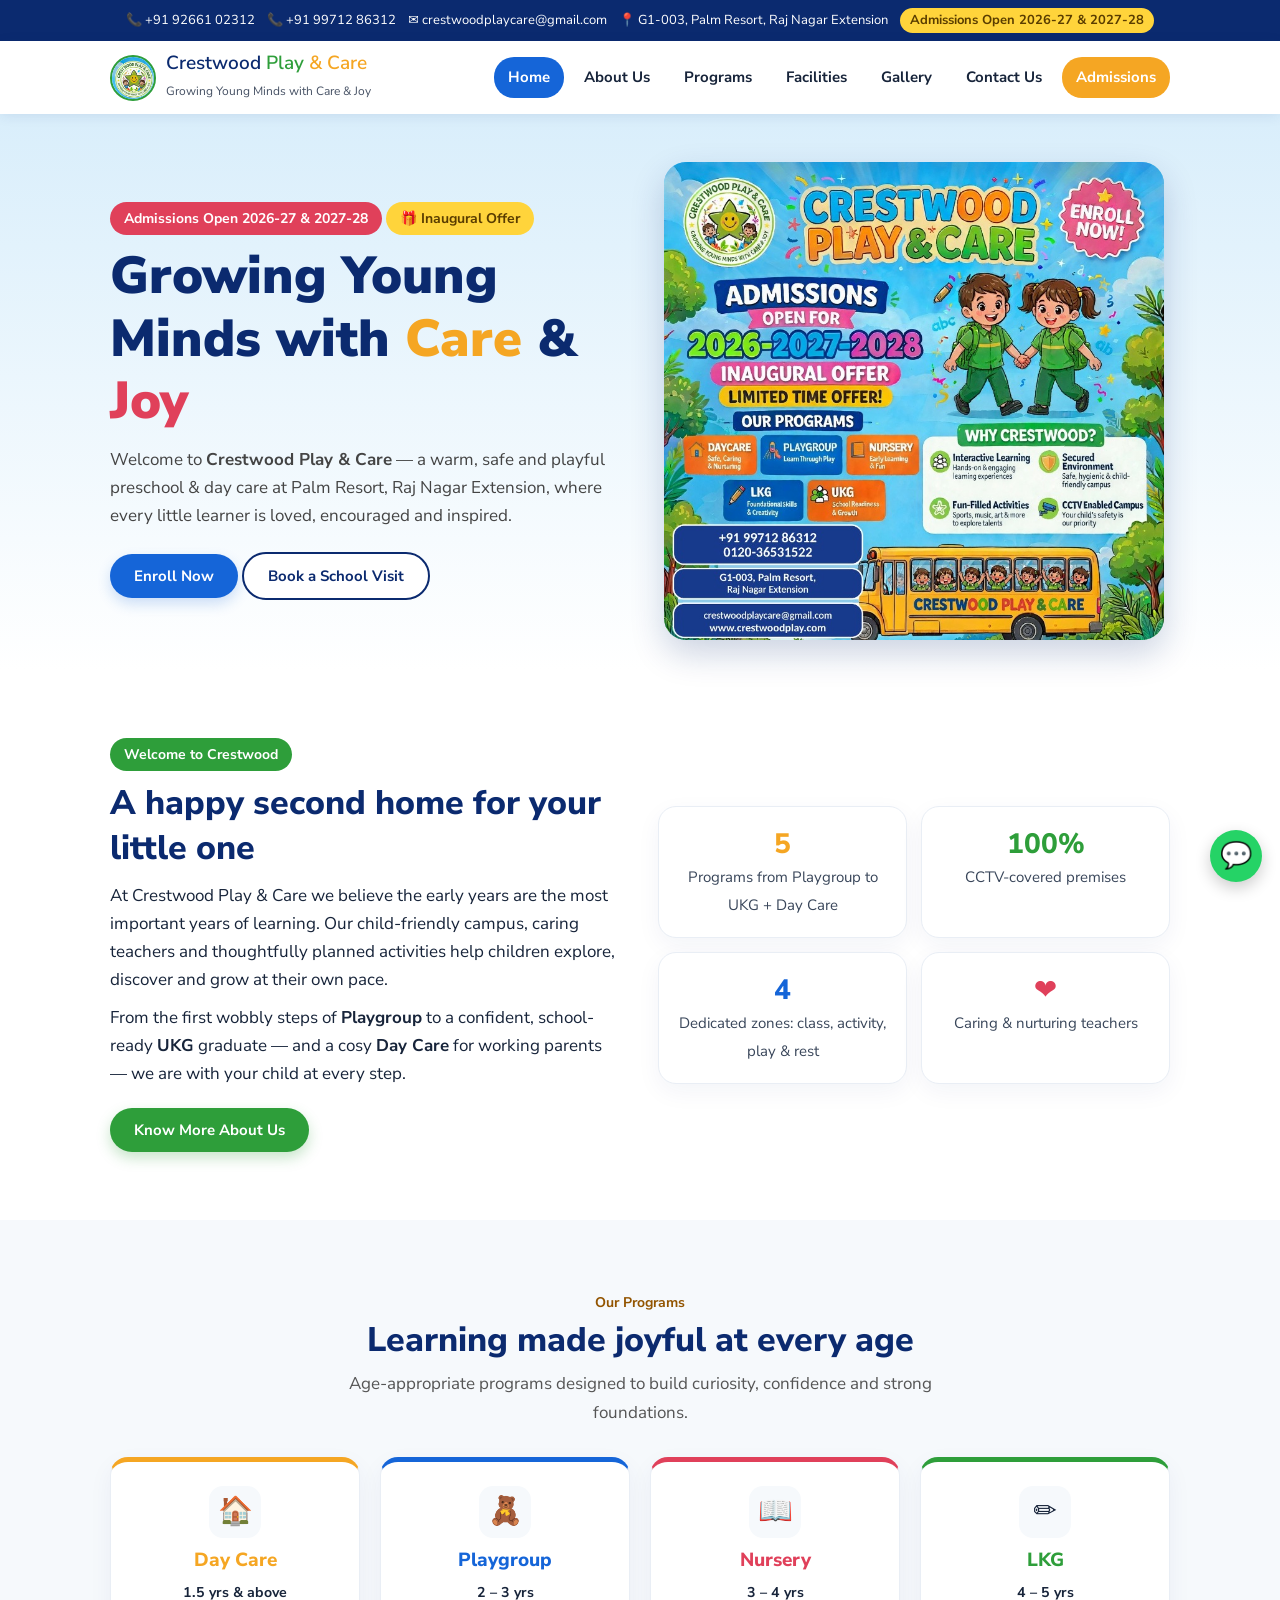
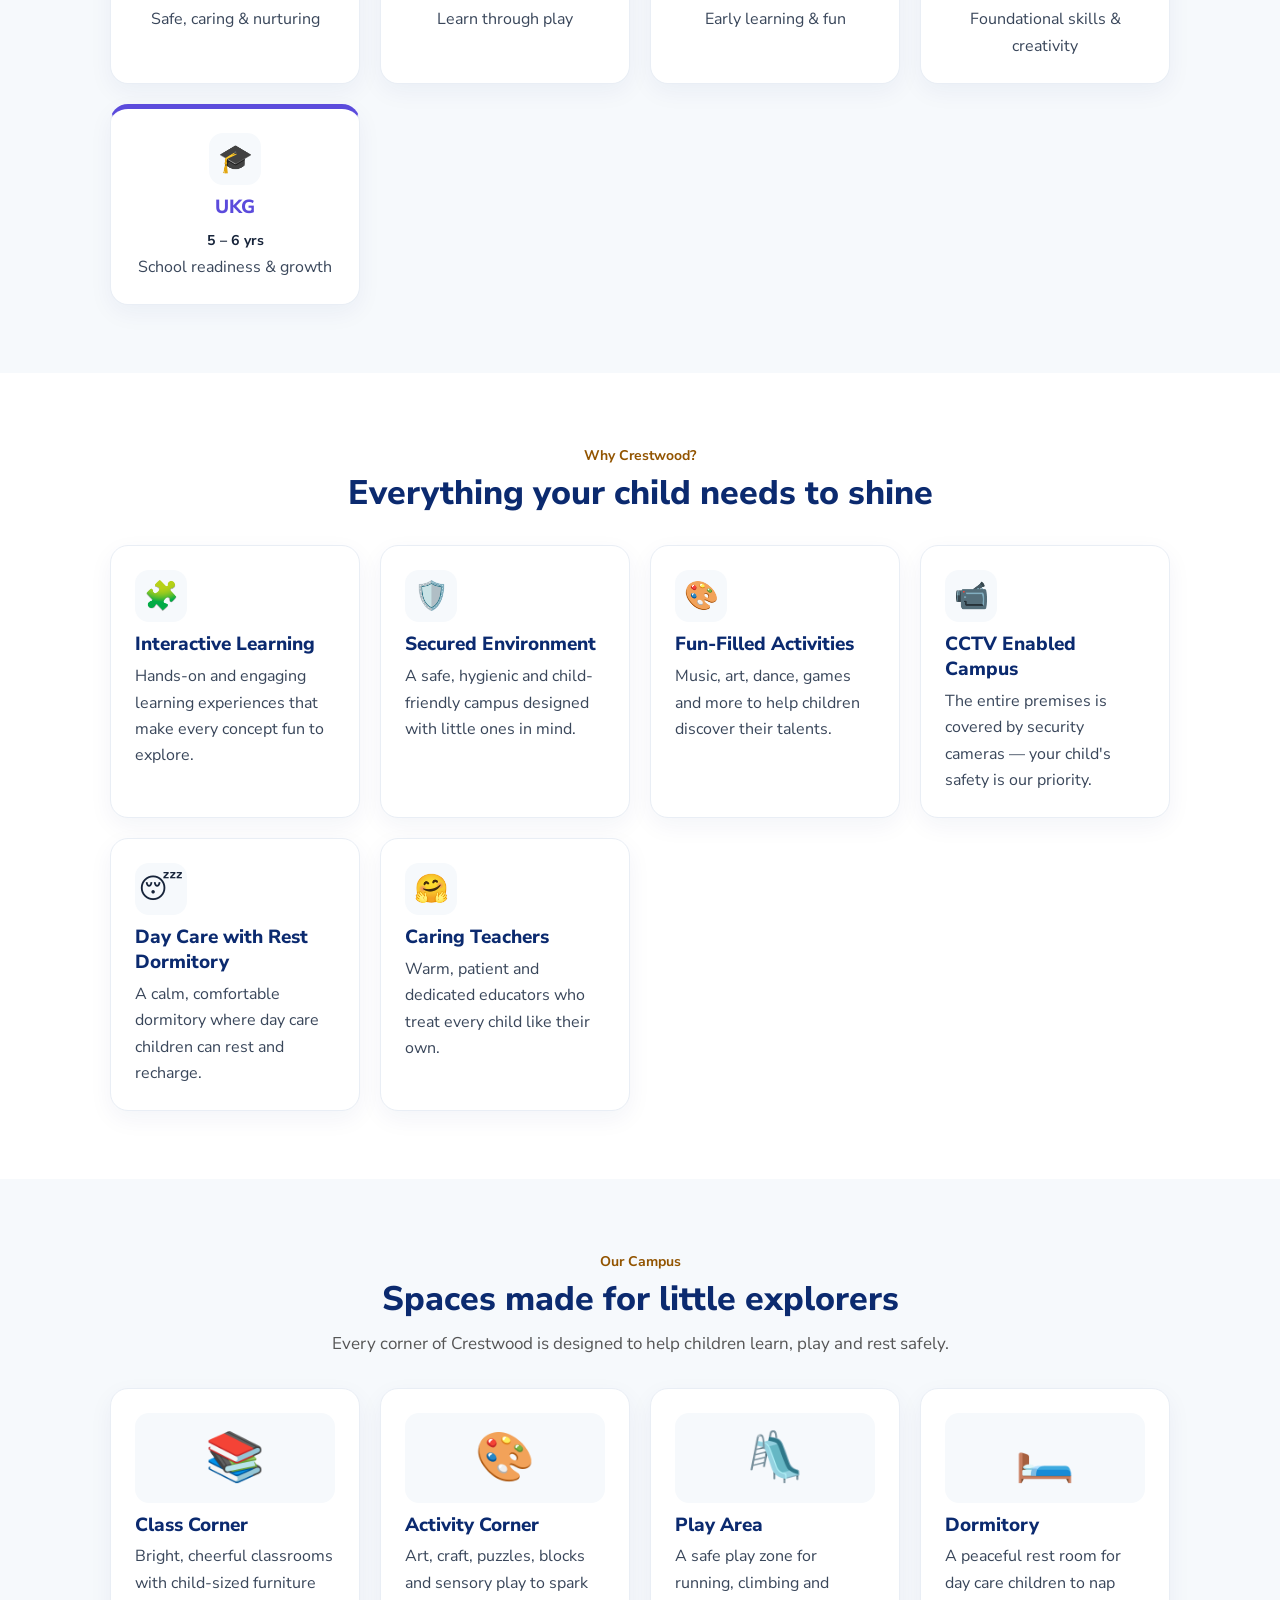
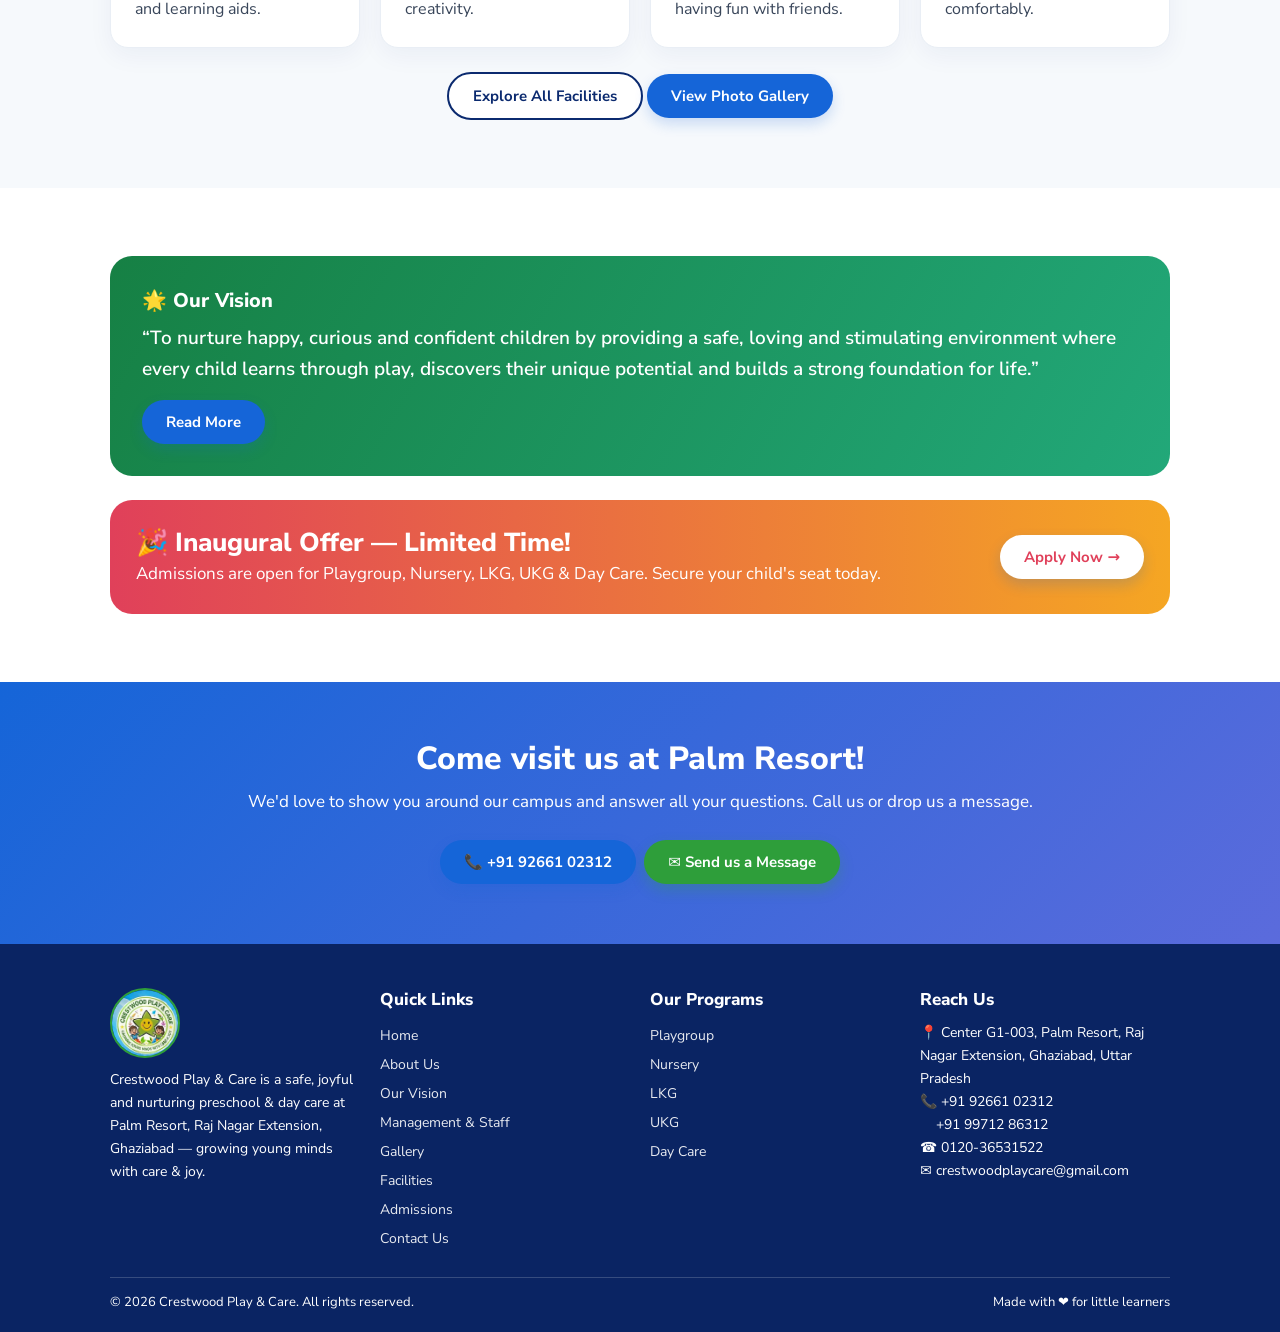
==== commit 891d542f: "added niharika photo added niharika photo" ====
--- a/index.html
+++ b/index.html
@@ -10,7 +10,7 @@
 </head>
 <body>
 <div class="top"><div class="w">
-<a href="tel:+918447154716">📞 +91 84471 54716</a><a href="tel:+919971286312">📞 +91 99712 86312</a><a href="mailto:crestwoodplaycare@gmail.com">✉ crestwoodplaycare@gmail.com</a><span>📍 G1-003, Palm Resort, Raj Nagar Extension</span><span class="pill">Admissions Open 2026-27 &amp; 2027-28</span></div></div>
+<a href="tel:+919266102312">📞 +91 92661 02312</a><a href="tel:+919971286312">📞 +91 99712 86312</a><a href="mailto:crestwoodplaycare@gmail.com">✉ crestwoodplaycare@gmail.com</a><span>📍 G1-003, Palm Resort, Raj Nagar Extension</span><span class="pill">Admissions Open 2026-27 &amp; 2027-28</span></div></div>
 <header><div class="w">
 <a href="#home" class="brand"><img class="logo" src="assets/crestwood-logo.png" alt="Crestwood Play &amp; Care logo"><span><b>Crestwood <i>Play</i> <u>&amp; Care</u></b><small>Growing Young Minds with Care &amp; Joy</small></span></a>
 <nav id="nav"></nav></div></header>
@@ -46,7 +46,7 @@
 
 <section><div class="w"><div class="vis"><h3>🌟 Our Vision</h3><p>“To nurture happy, curious and confident children by providing a safe, loving and stimulating environment where every child learns through play, discovers their unique potential and builds a strong foundation for life.”</p><a class="btn" href="#about">Read More</a></div>
 <div class="offer"><div><h3>🎉 Inaugural Offer — Limited Time!</h3><p>Admissions are open for Playgroup, Nursery, LKG, UKG &amp; Day Care. Secure your child's seat today.</p></div><a class="btn" style="background:#fff;color:var(--red)" href="#admissions">Apply Now →</a></div></div></section>
-<div class="cta"><div class="w"><h2>Come visit us at Palm Resort!</h2><p>We'd love to show you around our campus and answer all your questions. Call us or drop us a message.</p><a class="btn" href="tel:+918447154716">📞 +91 84471 54716</a><a class="btn g" href="#contact">✉ Send us a Message</a></div></div>
+<div class="cta"><div class="w"><h2>Come visit us at Palm Resort!</h2><p>We'd love to show you around our campus and answer all your questions. Call us or drop us a message.</p><a class="btn" href="tel:+919266102312">📞 +91 92661 02312</a><a class="btn g" href="#contact">✉ Send us a Message</a></div></div>
 </div>
 
 <!-- ABOUT -->
@@ -67,7 +67,7 @@
 <div class="grid" style="grid-template-columns:repeat(auto-fit,minmax(300px,1fr))">
 <div class="card" style="text-align:center"><img class="team-photo" src="assets/Management/Sadhna.jpg" alt="Sadhna, Founder and Director"><h3>Sadhna</h3><div class="role">Founder &amp; Director</div><p>With a deep belief that the early years shape a lifetime, Sadhna founded Crestwood Play &amp; Care to give the children of Raj Nagar Extension a safe, joyful and enriching place to learn and grow.</p></div>
 <div class="card" style="text-align:center"><img class="team-photo" src="assets/Management/Meenakshi.jpg" alt="Meenakshi Bisht, Centre Head"><h3>Meenakshi Bisht</h3><div class="role">Centre Head &amp; Academic Coordinator</div><p>Meenakshi oversees daily operations, curriculum planning and teacher development, ensuring every child receives individual attention and every parent stays informed.</p></div>
-<div class="card" style="text-align:center"><div class="av" style="--c:var(--red)">NM</div><h3>Niharika Mishra</h3><div class="role">Early Childhood Teacher</div><p>Niharika helps create a warm, encouraging classroom where children learn through play, stories and hands-on activities.</p></div>
+<div class="card" style="text-align:center"><img class="team-photo" src="assets/Management/Niharika.jpg" alt="Niharika Mishra, Early Childhood Teacher"><h3>Niharika Mishra</h3><div class="role">Early Childhood Teacher</div><p>Niharika helps create a warm, encouraging classroom where children learn through play, stories and hands-on activities.</p></div>
 <div class="card" style="text-align:center"><img class="team-photo" src="assets/Management/Anil.JPG" alt="Anil Rawat, Front Office"><h3>Anil Rawat</h3><div class="role">Front Office &amp; Parent Support</div><p>Anil helps families with admissions, campus visits and questions about the school.</p></div></div>
 <div class="quote"><b>💬 Message from the Director</b><p style="margin-top:6px">“Dear Parents, every child is unique and full of wonder. At Crestwood, our promise is simple — to love, protect and inspire your child as our own. We have created a space where little ones feel safe, laugh freely and learn joyfully. We look forward to welcoming your family into the Crestwood family.” — Sadhna, Founder &amp; Director</p></div></div></section>
 <section><div class="w"><div class="sh"><span class="tag">Our Staff</span><h2>A caring team for your little ones</h2><p>Our team is carefully selected for their warmth, patience and love for children.</p></div><div class="grid" id="staff"></div></div></section>
@@ -129,7 +129,7 @@
 <div class="grid" id="dcare" style="text-align:left"></div><p style="margin-top:20px"><a class="btn" href="#admissions">Enquire for Day Care</a></p></div>
 <div class="split"><div><span class="badge" style="background:#ffd43b;color:#5a3d00">A Day at Crestwood</span><h2 style="font-size:32px;margin-bottom:8px">What a typical day looks like</h2><p>A sample routine for our preschool children. Timings may vary by program and are shared with parents at admission.</p></div>
 <table class="day" id="day"></table></div></div></section>
-<div class="cta"><div class="w"><h2>Find the right program for your child</h2><p>Not sure which program fits best? Talk to us — we're happy to guide you.</p><a class="btn" href="#admissions">Admission Details</a><a class="btn g" href="tel:+918447154716">📞 Call Us</a></div></div>
+<div class="cta"><div class="w"><h2>Find the right program for your child</h2><p>Not sure which program fits best? Talk to us — we're happy to guide you.</p><a class="btn" href="#admissions">Admission Details</a><a class="btn g" href="tel:+919266102312">📞 Call Us</a></div></div>
 </div>
 
 <!-- FACILITIES -->
@@ -149,14 +149,14 @@
 <p style="margin-bottom:10px">We are delighted that you are considering Crestwood Play &amp; Care for your child. Admissions are now open for the 2026-27 and 2027-28 academic sessions for <b>Playgroup, Nursery, LKG and UKG</b>, and throughout the year for <b>Day Care</b>.</p>
 <p style="margin-bottom:14px">Seats in each class are limited to ensure individual attention for every child, so we encourage parents to complete the admission process early.</p>
 <div class="quote" style="margin:0 0 18px;background:#fff6e0"><b>🎁 Inaugural Offer — Limited Time!</b> Special admission benefits for our founding batch. Call us or submit the enquiry form below to know more.</div>
-<a class="btn" href="#enq" data-scroll>Apply / Enquire Now</a> <a class="btn o" href="tel:+918447154716">📞 +91 84471 54716</a></div>
+<a class="btn" href="#enq" data-scroll>Apply / Enquire Now</a> <a class="btn o" href="tel:+919266102312">📞 +91 92661 02312</a></div>
 <div class="poster"><img src="assets/crestwood_poster_hires.jpg" alt="Crestwood admissions and inaugural offer poster"></div></div></section>
 <section class="alt"><div class="w"><div class="sh"><span class="tag">Programs &amp; Age Criteria</span><h2>Which class is right for my child?</h2><p>Age is calculated as on <b>31st March</b> of the admission year.</p></div>
 <table class="age" id="age"></table><p class="note" style="text-align:center;margin-top:12px">Age criteria may be relaxed slightly at the discretion of the management. Please speak to us if your child's age falls between two classes.</p></div></section>
 <section><div class="w"><div class="sh"><span class="tag">Admission Process</span><h2>5 simple steps to join Crestwood</h2></div><div class="steps" id="steps"></div></div></section>
 <section class="alt"><div class="w grid" style="grid-template-columns:repeat(auto-fit,minmax(320px,1fr))">
 <div class="card"><div class="ic">📁</div><h3>Documents Required</h3><ul class="chk" style="margin-top:8px"><li>Duly filled admission form</li><li>Child's birth certificate (copy)</li><li>Child's Aadhaar card (copy, if available)</li><li>4 recent passport-size photographs of the child</li><li>2 passport-size photographs each of both parents / guardians</li><li>Aadhaar card / ID proof of parents (copy)</li><li>Address proof (copy)</li><li>Child's immunisation / vaccination record (copy)</li><li>Medical information or allergies, if any</li></ul><p class="note" style="margin-top:8px">Please carry the originals for verification at the time of admission.</p></div>
-<div class="card"><div class="ic">💰</div><h3>Fee Structure</h3><p style="margin:6px 0 10px">Our fee structure is affordable and transparent. Fee details vary by program and day care plan, and are shared during your campus visit or over a call.</p><ul class="chk"><li>One-time admission / registration charges</li><li>Tuition fee payable monthly or quarterly</li><li>Day care plans to suit working parents</li><li><b>Special inaugural offer</b> for a limited time</li><li>Sibling benefits — ask us!</li></ul><div class="quote" style="background:#fff6e0;font-size:14px">📞 For the latest fee details please call +91 84471 54716 / +91 99712 86312 or email crestwoodplaycare@gmail.com.</div></div></div></section>
+<div class="card"><div class="ic">💰</div><h3>Fee Structure</h3><p style="margin:6px 0 10px">Our fee structure is affordable and transparent. Fee details vary by program and day care plan, and are shared during your campus visit or over a call.</p><ul class="chk"><li>One-time admission / registration charges</li><li>Tuition fee payable monthly or quarterly</li><li>Day care plans to suit working parents</li><li><b>Special inaugural offer</b> for a limited time</li><li>Sibling benefits — ask us!</li></ul><div class="quote" style="background:#fff6e0;font-size:14px">📞 For the latest fee details please call +91 92661 02312 / +91 99712 86312 or email crestwoodplaycare@gmail.com.</div></div></div></section>
 <section><div class="w" style="max-width:760px"><div class="sh"><span class="tag">FAQs</span><h2>Frequently asked questions</h2></div><div id="faq"></div></div></section>
 <section class="alt" id="enq"><div class="w" style="max-width:760px"><div class="sh"><span class="tag">Admission Enquiry</span><h2>Apply / Enquire Now</h2><p>Fill in the details below and our admissions team will get in touch with you shortly.</p></div>
 <form class="card" id="f1" data-subj="Admission Enquiry">
@@ -177,9 +177,9 @@
 <div class="hero"><div class="w"><div class="crumb">Home / Contact Us</div><h1>Contact Us</h1><p>We'd love to hear from you! Call, visit or send us a message — we'll get back to you soon.</p></div></div>
 <section><div class="w split" style="align-items:start"><div><span class="badge" style="background:var(--grn)">Get In Touch</span><h2 style="font-size:32px;margin-bottom:8px">Crestwood Play &amp; Care</h2><p>Have a question about admissions, programs or day care? Reach out to us through any of the options below.</p>
 <div class="info"><div class="ic">📍</div><div><b>Visit Us</b><br>Center G1-003, Palm Resort,<br>Raj Nagar Extension, Ghaziabad, Uttar Pradesh</div></div>
-<div class="info"><div class="ic">📞</div><div><b>Call Us</b><br><a href="tel:+918447154716">+91 84471 54716</a><br><a href="tel:+919971286312">+91 99712 86312</a><br><a href="tel:01236531522">0120-36531522</a></div></div>
+<div class="info"><div class="ic">📞</div><div><b>Call Us</b><br><a href="tel:+919266102312">+91 92661 02312</a><br><a href="tel:+919971286312">+91 99712 86312</a><br><a href="tel:01236531522">0120-36531522</a></div></div>
 <div class="info"><div class="ic">✉️</div><div><b>Email Us</b><br><a href="mailto:crestwoodplaycare@gmail.com">crestwoodplaycare@gmail.com</a></div></div>
-<div class="info"><div class="ic">💬</div><div><b>WhatsApp</b><br><a href="https://wa.me/918447154716" target="_blank" rel="noopener">Chat with us on WhatsApp</a></div></div>
+<div class="info"><div class="ic">💬</div><div><b>WhatsApp</b><br><a href="https://wa.me/919266102312" target="_blank" rel="noopener">Chat with us on WhatsApp</a></div></div>
 <div class="info"><div class="ic">🕒</div><div><b>Campus Visits</b><br>Please call us to schedule a convenient time for your campus visit.</div></div></div>
 <form class="card" id="f2" data-subj="Website Message"><h3 class="f" style="font-size:22px">Send us a Message</h3><p class="f note" style="margin-top:-8px">Your message will be emailed directly to our team.</p>
 <div><label for="c1">Your Name *</label><input id="c1" name="Name" required></div>
@@ -198,9 +198,9 @@
 <div><img class="logo" src="assets/crestwood-logo.png" alt="Crestwood Play &amp; Care logo" style="width:70px;height:70px;margin-bottom:10px"><p>Crestwood Play &amp; Care is a safe, joyful and nurturing preschool &amp; day care at Palm Resort, Raj Nagar Extension, Ghaziabad — growing young minds with care &amp; joy.</p></div>
 <div><h4>Quick Links</h4><a href="#home">Home</a><a href="#about">About Us</a><a href="#about">Our Vision</a><a href="#about">Management &amp; Staff</a><a href="#gallery">Gallery</a><a href="#facilities">Facilities</a><a href="#admissions">Admissions</a><a href="#contact">Contact Us</a></div>
 <div><h4>Our Programs</h4><a href="#programs">Playgroup</a><a href="#programs">Nursery</a><a href="#programs">LKG</a><a href="#programs">UKG</a><a href="#programs">Day Care</a></div>
-<div><h4>Reach Us</h4><p>📍 Center G1-003, Palm Resort, Raj Nagar Extension, Ghaziabad, Uttar Pradesh</p><p>📞 +91 84471 54716<br>&nbsp;&nbsp;&nbsp;&nbsp;+91 99712 86312</p><p>☎ 0120-36531522</p><p>✉ crestwoodplaycare@gmail.com</p></div></div>
+<div><h4>Reach Us</h4><p>📍 Center G1-003, Palm Resort, Raj Nagar Extension, Ghaziabad, Uttar Pradesh</p><p>📞 +91 92661 02312<br>&nbsp;&nbsp;&nbsp;&nbsp;+91 99712 86312</p><p>☎ 0120-36531522</p><p>✉ crestwoodplaycare@gmail.com</p></div></div>
 <div class="copy"><span>© 2026 Crestwood Play &amp; Care. All rights reserved.</span><span>Made with ❤️ for little learners</span></div></div></footer>
-<a class="wa" href="https://wa.me/918447154716" target="_blank" rel="noopener" aria-label="Chat on WhatsApp">💬</a>
+<a class="wa" href="https://wa.me/919266102312" target="_blank" rel="noopener" aria-label="Chat on WhatsApp">💬</a>
 
 <script src="js/site.js" defer></script>
 </body>
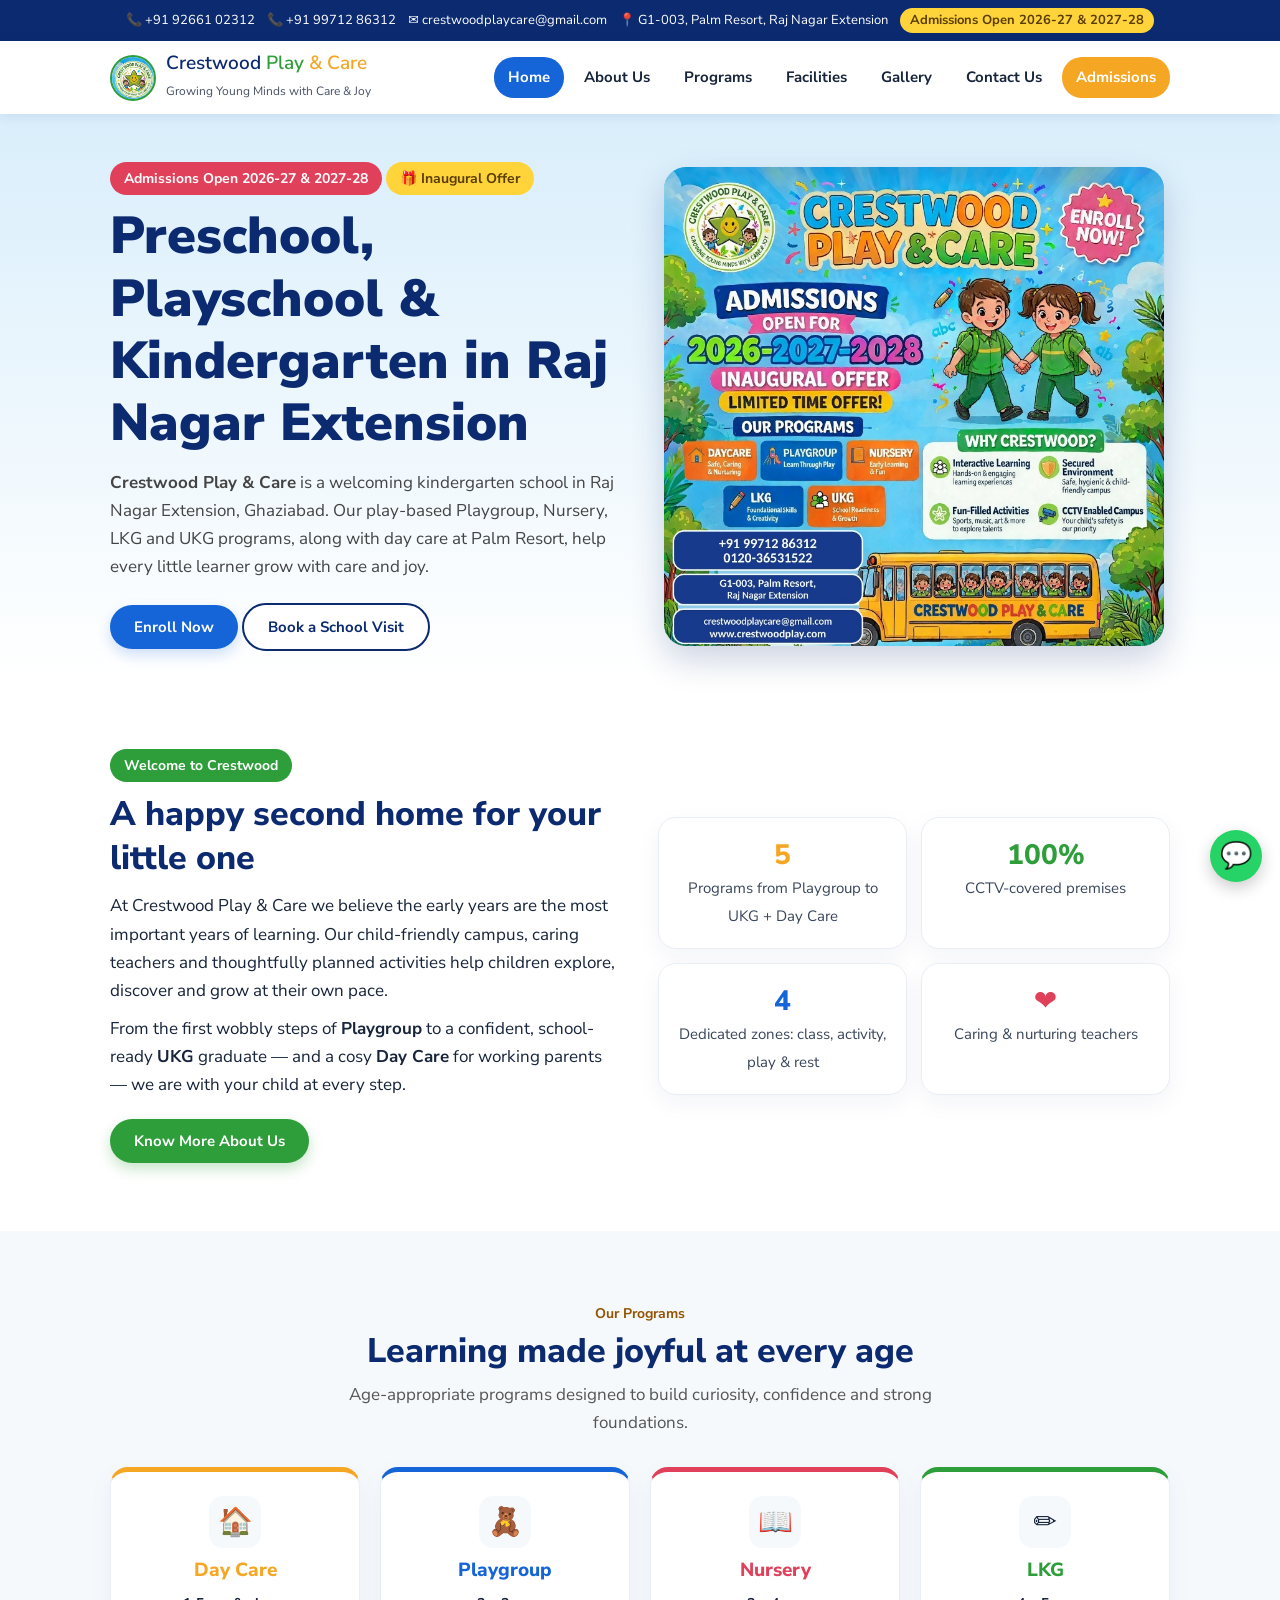
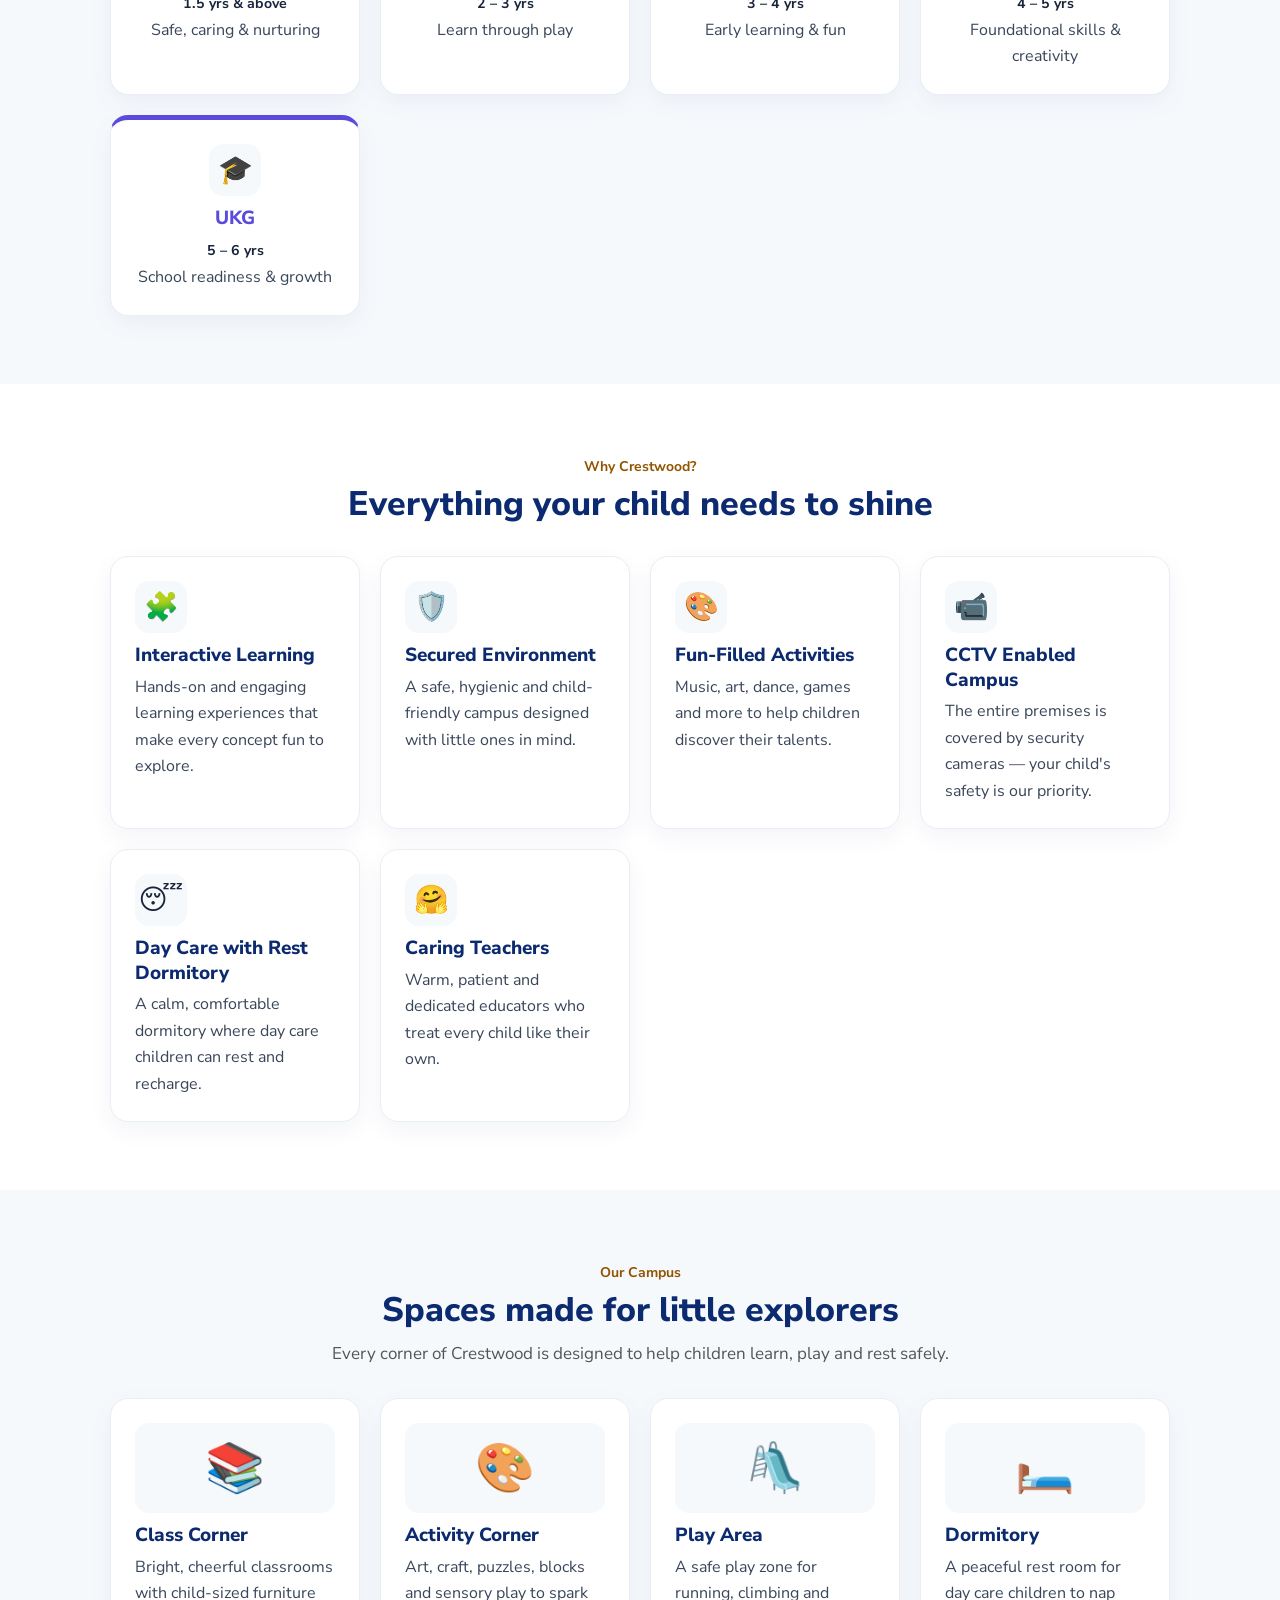
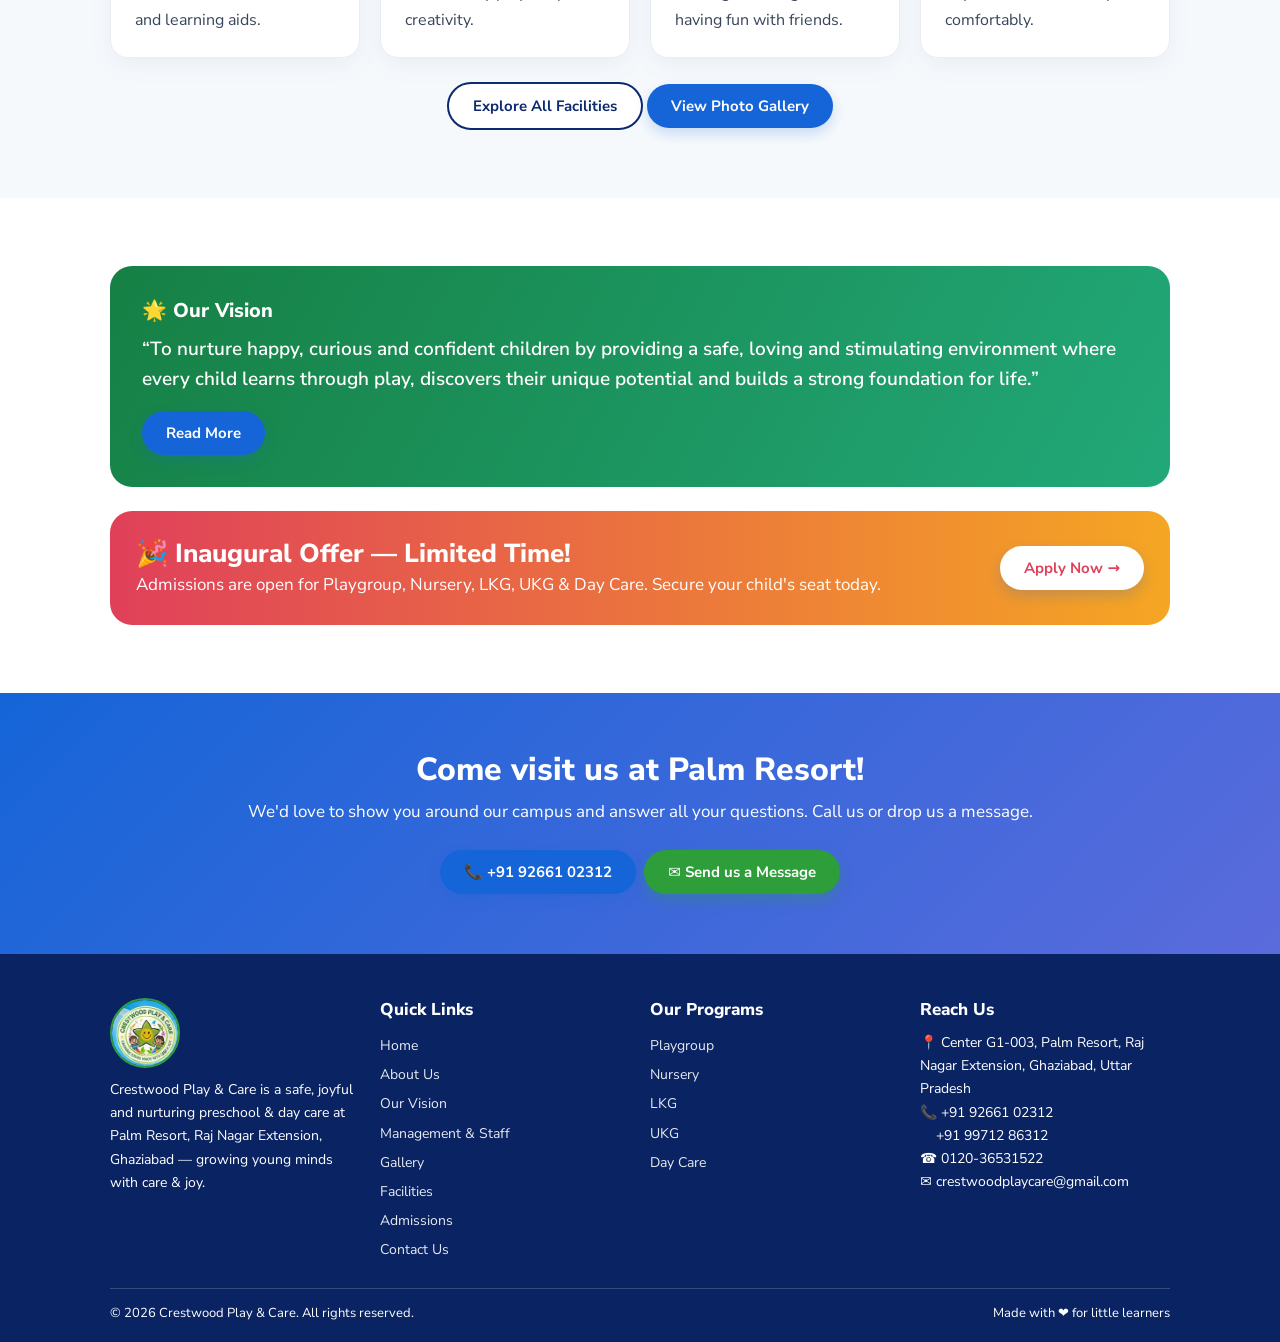
==== commit 80dd096a: "seo done the seo of website" ====
--- a/index.html
+++ b/index.html
@@ -3,10 +3,53 @@
 <head>
 <meta charset="utf-8">
 <meta name="viewport" content="width=device-width,initial-scale=1">
-<title>Crestwood Play & Care | Preschool & Day Care, Raj Nagar Extension</title>
+<title>Preschool &amp; Playschool in Raj Nagar Extension | Crestwood</title>
+<meta name="description" content="Preschool, playschool and kindergarten in Raj Nagar Extension, Ghaziabad. Crestwood offers play-based Playgroup to UKG and day care at Palm Resort.">
+<meta name="robots" content="index, follow">
+<link rel="canonical" href="https://crestwoodplay.com/">
 <link rel="icon" type="image/png" href="assets/crestwood-logo.png">
+<link rel="preload" as="image" href="assets/crestwood-homepage.jpg" fetchpriority="high">
+<meta property="og:type" content="website">
+<meta property="og:locale" content="en_IN">
+<meta property="og:site_name" content="Crestwood Play &amp; Care">
+<meta property="og:title" content="Preschool &amp; Playschool in Raj Nagar Extension | Crestwood">
+<meta property="og:description" content="Looking for a preschool, playschool or kindergarten in Raj Nagar Extension, Ghaziabad? Explore Crestwood's play-based programs and day care.">
+<meta property="og:url" content="https://crestwoodplay.com/">
+<meta property="og:image" content="https://crestwoodplay.com/assets/crestwood-homepage.jpg">
+<meta name="twitter:card" content="summary_large_image">
+<meta name="twitter:title" content="Preschool &amp; Playschool in Raj Nagar Extension | Crestwood">
+<meta name="twitter:description" content="Play-based preschool, playschool, kindergarten and day care at Palm Resort, Raj Nagar Extension, Ghaziabad.">
+<meta name="twitter:image" content="https://crestwoodplay.com/assets/crestwood-homepage.jpg">
 <link href="https://fonts.googleapis.com/css2?family=Nunito+Sans:wght@400;500;600;700;800;900&display=swap" rel="stylesheet">
 <link rel="stylesheet" href="css/site.css">
+<script type="application/ld+json">
+{
+  "@context": "https://schema.org",
+  "@type": "EducationalOrganization",
+  "@id": "https://crestwoodplay.com/#school",
+  "name": "Crestwood Play & Care",
+  "url": "https://crestwoodplay.com/",
+  "logo": "https://crestwoodplay.com/assets/crestwood-logo.png",
+  "image": "https://crestwoodplay.com/assets/crestwood-homepage.jpg",
+  "description": "Play-based preschool, playschool, kindergarten and day care at Palm Resort, Raj Nagar Extension, Ghaziabad.",
+  "telephone": [
+    "+919266102312",
+    "+919971286312"
+  ],
+  "email": "crestwoodplaycare@gmail.com",
+  "address": {
+    "@type": "PostalAddress",
+    "streetAddress": "Center G1-003, Palm Resort",
+    "addressLocality": "Raj Nagar Extension, Ghaziabad",
+    "addressRegion": "Uttar Pradesh",
+    "addressCountry": "IN"
+  },
+  "areaServed": {
+    "@type": "City",
+    "name": "Ghaziabad"
+  }
+}
+</script>
 </head>
 <body>
 <div class="top"><div class="w">
@@ -21,8 +64,8 @@
 <section style="padding:48px 0 30px;background:linear-gradient(180deg,#d9eefb,#fff)"><div class="w split">
 <div>
 <span class="badge" style="background:var(--red)">Admissions Open 2026-27 &amp; 2027-28</span> <span class="badge" style="background:#ffd43b;color:#5a3d00">🎁 Inaugural Offer</span>
-<h1 class="hs">Growing Young Minds with <i style="color:var(--org)">Care</i> &amp; <i style="color:var(--red)">Joy</i></h1>
-<p style="margin:14px 0 22px;color:#444">Welcome to <b>Crestwood Play &amp; Care</b> — a warm, safe and playful preschool &amp; day care at Palm Resort, Raj Nagar Extension, where every little learner is loved, encouraged and inspired.</p>
+<h1 class="hs">Preschool, Playschool &amp; Kindergarten in Raj Nagar Extension</h1>
+<p style="margin:14px 0 22px;color:#444"><b>Crestwood Play &amp; Care</b> is a welcoming kindergarten school in Raj Nagar Extension, Ghaziabad. Our play-based Playgroup, Nursery, LKG and UKG programs, along with day care at Palm Resort, help every little learner grow with care and joy.</p>
 <a class="btn" href="#admissions">Enroll Now</a> <a class="btn o" href="#contact">Book a School Visit</a></div>
 <div class="poster home-poster"><img src="assets/crestwood-homepage.jpg" alt="Crestwood Play &amp; Care admissions poster"></div>
 </div></section>
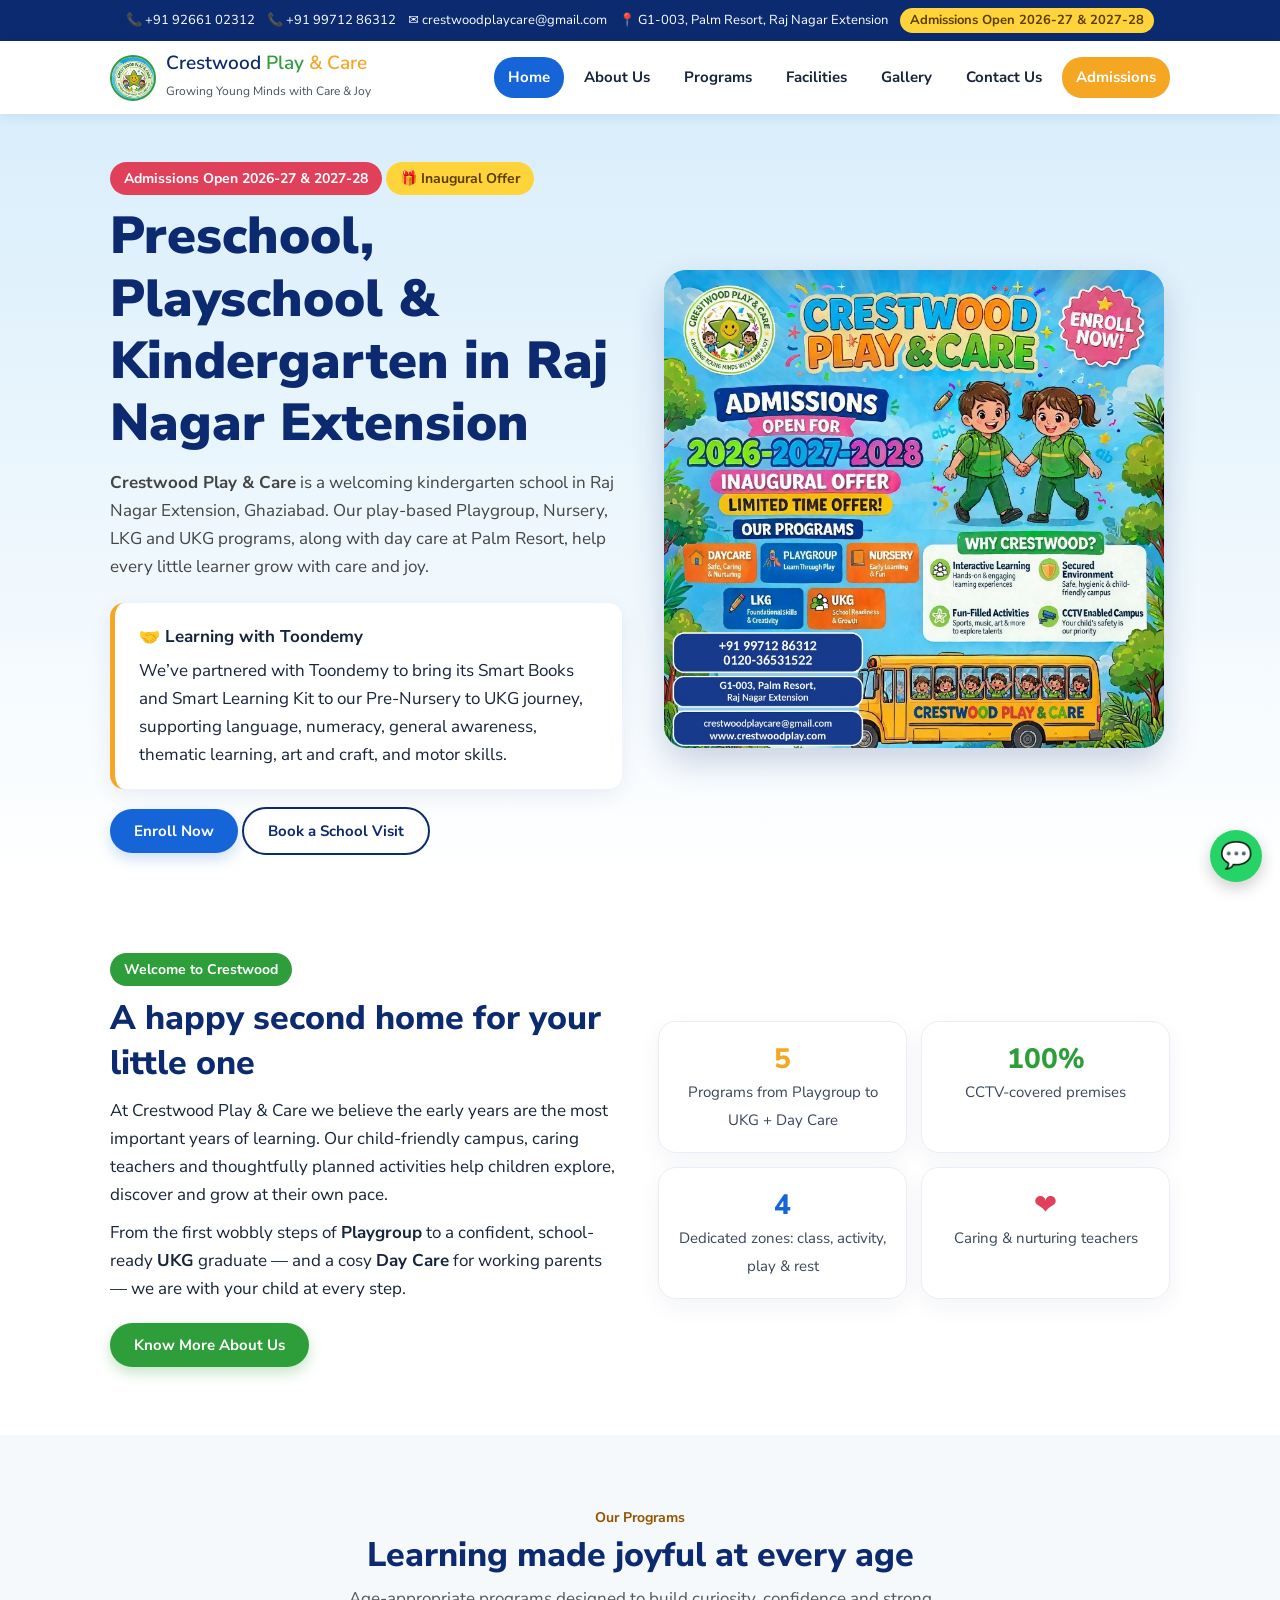
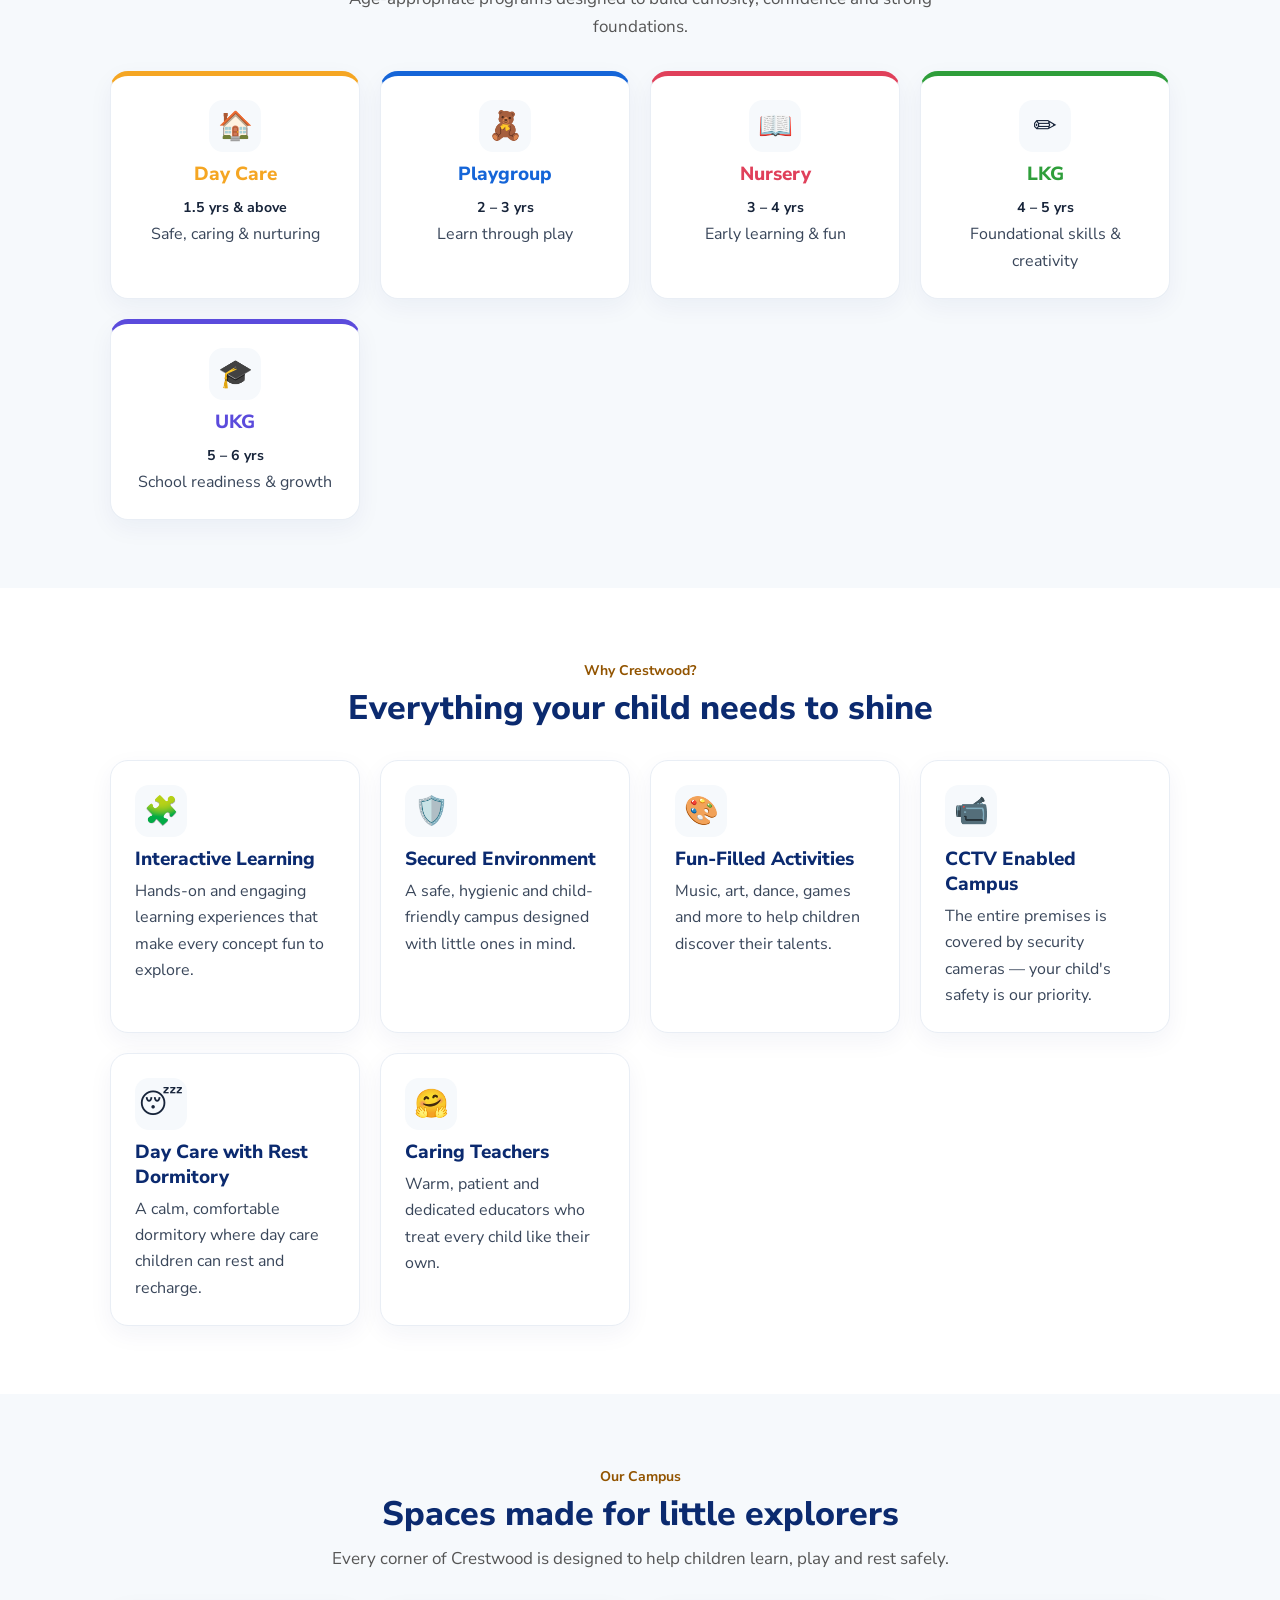
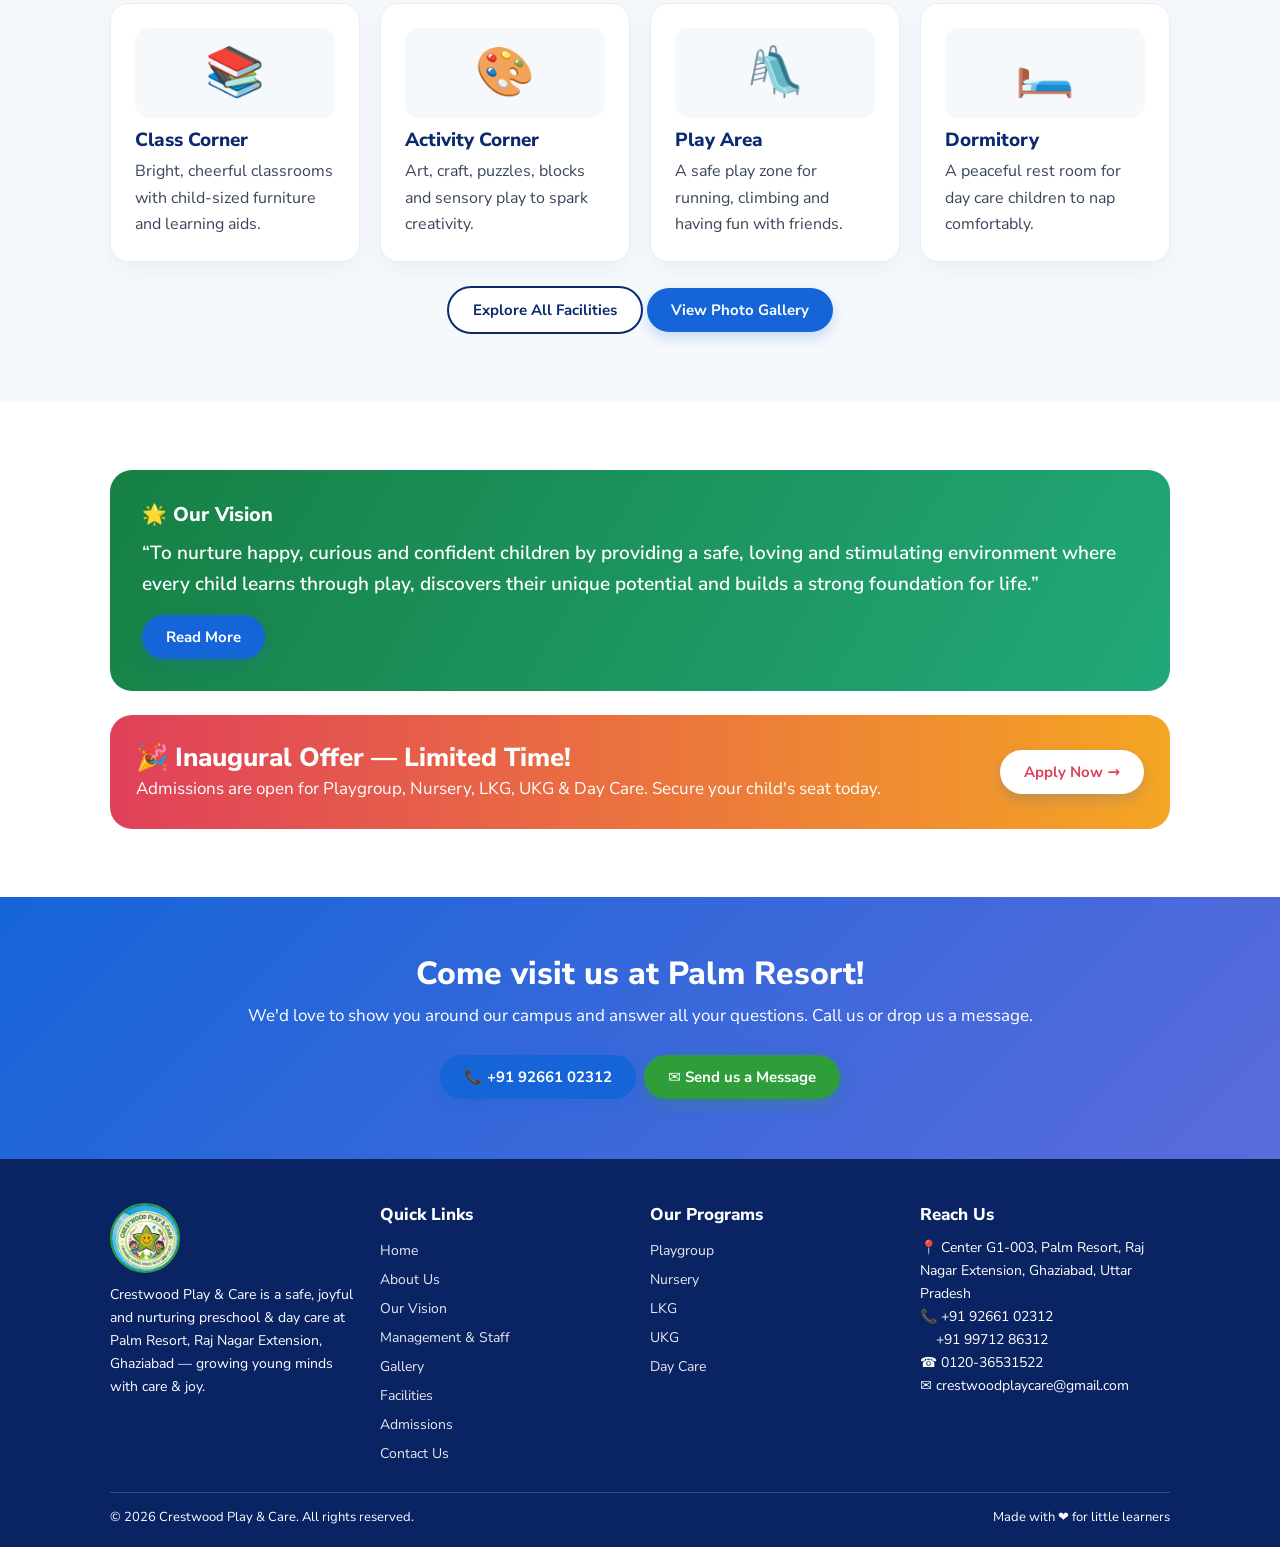
==== commit 6635528f: "added outdoor photo section & updated Toondemy added outdoor photo section & updated Toondemy detail" ====
--- a/index.html
+++ b/index.html
@@ -66,6 +66,7 @@
 <span class="badge" style="background:var(--red)">Admissions Open 2026-27 &amp; 2027-28</span> <span class="badge" style="background:#ffd43b;color:#5a3d00">🎁 Inaugural Offer</span>
 <h1 class="hs">Preschool, Playschool &amp; Kindergarten in Raj Nagar Extension</h1>
 <p style="margin:14px 0 22px;color:#444"><b>Crestwood Play &amp; Care</b> is a welcoming kindergarten school in Raj Nagar Extension, Ghaziabad. Our play-based Playgroup, Nursery, LKG and UKG programs, along with day care at Palm Resort, help every little learner grow with care and joy.</p>
+<div class="quote" style="margin:0 0 18px"><b>🤝 Learning with Toondemy</b><p style="margin-top:6px">We’ve partnered with Toondemy to bring its Smart Books and Smart Learning Kit to our Pre-Nursery to UKG journey, supporting language, numeracy, general awareness, thematic learning, art and craft, and motor skills.</p></div>
 <a class="btn" href="#admissions">Enroll Now</a> <a class="btn o" href="#contact">Book a School Visit</a></div>
 <div class="poster home-poster"><img src="assets/crestwood-homepage.jpg" alt="Crestwood Play &amp; Care admissions poster"></div>
 </div></section>
@@ -107,11 +108,13 @@
 <div class="card"><div class="ic">🌱</div><h3>Our Approach</h3><ul class="chk"><li><b>Learning through play</b> – children learn best when they are having fun.</li><li><b>Child-centric</b> – every child grows at their own pace and in their own way.</li><li><b>Activity based</b> – hands-on experiences in our activity corner.</li><li><b>Values &amp; manners</b> – sharing, kindness, respect and good habits.</li><li><b>Care beyond class</b> – a nurturing day care for working families.</li></ul></div></div></div></section>
 <section><div class="w"><div class="sh"><span class="tag">Our Values</span><h2>The Crestwood way</h2></div><div class="grid" id="values"></div></div></section>
 <section class="alt"><div class="w"><div class="sh"><span class="tag">Our Management</span><h2>Meet the people behind Crestwood</h2><p>Crestwood is led by a passionate team committed to quality early-childhood education and care.</p></div>
-<div class="grid" style="grid-template-columns:repeat(auto-fit,minmax(300px,1fr))">
-<div class="card" style="text-align:center"><img class="team-photo" src="assets/Management/Sadhna.jpg" alt="Sadhna, Founder and Director"><h3>Sadhna</h3><div class="role">Founder &amp; Director</div><p>With a deep belief that the early years shape a lifetime, Sadhna founded Crestwood Play &amp; Care to give the children of Raj Nagar Extension a safe, joyful and enriching place to learn and grow.</p></div>
-<div class="card" style="text-align:center"><img class="team-photo" src="assets/Management/Meenakshi.jpg" alt="Meenakshi Bisht, Centre Head"><h3>Meenakshi Bisht</h3><div class="role">Centre Head &amp; Academic Coordinator</div><p>Meenakshi oversees daily operations, curriculum planning and teacher development, ensuring every child receives individual attention and every parent stays informed.</p></div>
+<div class="grid management-leaders">
+<div class="card" style="text-align:center"><img class="team-photo management-photo" src="assets/Management/Sadhna.jpg" alt="Sadhna, Founder and Director"><h3>Sadhna</h3><div class="role">Founder &amp; Director</div><p>With a deep belief that the early years shape a lifetime, Sadhna founded Crestwood Play &amp; Care to give the children of Raj Nagar Extension a safe, joyful and enriching place to learn and grow.</p></div>
+<div class="card" style="text-align:center"><img class="team-photo management-photo" src="assets/Management/Meenakshi.jpg" alt="Meenakshi Bisht, Centre Head"><h3>Meenakshi Bisht</h3><div class="role">Centre Head &amp; Academic Coordinator</div><p>Meenakshi oversees daily operations, curriculum planning and teacher development, ensuring every child receives individual attention and every parent stays informed.</p></div></div>
+<div class="grid management-team" style="grid-template-columns:repeat(auto-fit,minmax(230px,1fr));margin-top:20px">
 <div class="card" style="text-align:center"><img class="team-photo" src="assets/Management/Niharika.jpg" alt="Niharika Mishra, Early Childhood Teacher"><h3>Niharika Mishra</h3><div class="role">Early Childhood Teacher</div><p>Niharika helps create a warm, encouraging classroom where children learn through play, stories and hands-on activities.</p></div>
-<div class="card" style="text-align:center"><img class="team-photo" src="assets/Management/Anil.JPG" alt="Anil Rawat, Front Office"><h3>Anil Rawat</h3><div class="role">Front Office &amp; Parent Support</div><p>Anil helps families with admissions, campus visits and questions about the school.</p></div></div>
+<div class="card" style="text-align:center"><img class="team-photo" src="assets/Management/Anil.JPG" alt="Anil Rawat, Front Office"><h3>Anil Rawat</h3><div class="role">Front Office &amp; Parent Support</div><p>Anil helps families with admissions, campus visits and questions about the school.</p></div>
+<div class="card" style="text-align:center"><img class="team-photo" src="assets/Management/Naresh.jpg" alt="Naresh, Administration"><h3>Naresh</h3><div class="role">Administration</div><p>Supporting the administration of Crestwood Play &amp; Care.</p></div></div>
 <div class="quote"><b>💬 Message from the Director</b><p style="margin-top:6px">“Dear Parents, every child is unique and full of wonder. At Crestwood, our promise is simple — to love, protect and inspire your child as our own. We have created a space where little ones feel safe, laugh freely and learn joyfully. We look forward to welcoming your family into the Crestwood family.” — Sadhna, Founder &amp; Director</p></div></div></section>
 <section><div class="w"><div class="sh"><span class="tag">Our Staff</span><h2>A caring team for your little ones</h2><p>Our team is carefully selected for their warmth, patience and love for children.</p></div><div class="grid" id="staff"></div></div></section>
 </div>
@@ -125,6 +128,7 @@
 <button class="gallery-filter" type="button" data-gallery-filter="activity" aria-pressed="false">Activity</button>
 <button class="gallery-filter" type="button" data-gallery-filter="classroom" aria-pressed="false">Classroom</button>
 <button class="gallery-filter" type="button" data-gallery-filter="play-area" aria-pressed="false">Kids Play Area</button>
+<button class="gallery-filter" type="button" data-gallery-filter="outdoor" aria-pressed="false">Outdoor</button>
 <button class="gallery-filter" type="button" data-gallery-filter="daycare" aria-pressed="false">Day Care</button>
 </div>
 <div class="gallery-grid">
@@ -148,6 +152,12 @@
 </a>
 <a class="gallery-card card" href="assets/gallery/Kids%20play%20area/Play3.jpg" target="_blank" rel="noopener" data-gallery-category="play-area">
 <img src="assets/gallery/Kids%20play%20area/Play3.jpg" alt="Children enjoying the play area at Crestwood" loading="lazy"><span>More fun in the play area</span>
+</a>
+<a class="gallery-card card" href="assets/gallery/Outdoor/Outdoor1.jpg" target="_blank" rel="noopener" data-gallery-category="outdoor">
+<img src="assets/gallery/Outdoor/Outdoor1.jpg" alt="Crestwood Play &amp; Care entrance at Palm Resort" loading="lazy"><span>A warm welcome to Crestwood</span>
+</a>
+<a class="gallery-card card" href="assets/gallery/Outdoor/Outdoor2.jpg" target="_blank" rel="noopener" data-gallery-category="outdoor">
+<img src="assets/gallery/Outdoor/Outdoor2.jpg" alt="Crestwood Play &amp; Care outdoor sign and entrance" loading="lazy"><span>Find us at Palm Resort</span>
 </a>
 <a class="gallery-card card" href="assets/gallery/Daycare/Daycare1.jpg" target="_blank" rel="noopener" data-gallery-category="daycare">
 <img src="assets/gallery/Daycare/Daycare1.jpg" alt="Children spending time in Crestwood's day care" loading="lazy"><span>Moments from day care</span>
@@ -168,6 +178,12 @@
 <div class="pg" id="programs">
 <div class="hero"><div class="w"><div class="crumb">Home / Programs</div><h1>Our Programs</h1><p>Age-appropriate, play-based programs that build strong foundations for school and for life.</p></div></div>
 <div id="progList"></div>
+<section class="alt"><div class="w"><div class="sh"><span class="tag">In partnership with Toondemy</span><h2>Smart Books &amp; Smart Learning Kit</h2><p>Toondemy’s early-learning solution supports children from Pre-Nursery to UKG across language, numeracy, general awareness, thematic learning, art and craft, and motor skills.</p></div>
+<div class="grid">
+<div class="card"><div class="ic">📚</div><h3>Play ’N’ Learn Kit</h3><p>Assessment book, worksheets, wall charts and flash cards, activity folder, stickers, and a certificate of achievement.</p></div>
+<div class="card"><div class="ic">🧑‍🏫</div><h3>School &amp; Teacher Apps</h3><p>School tools for attendance, admissions, communication and reports, alongside teacher lesson plans, planners, e-books, rhymes, worksheets, videos and games.</p></div>
+<div class="card"><div class="ic">👨‍👩‍👧</div><h3>Parent App &amp; Learning Support</h3><p>Parent updates, direct messaging and 1,000+ interactive activities for home practice, complemented by AI-supported activity guidance and notices.</p></div>
+</div></div></section>
 <section class="alt"><div class="w"><div class="card" style="text-align:center;margin-bottom:30px"><span class="badge" style="background:var(--grn)">Day Care</span><h2 style="margin-bottom:6px">Safe, Caring &amp; Nurturing Day Care</h2><p style="max-width:620px;margin:0 auto 20px">A home away from home for children of working parents — with loving caregivers, a comfortable dormitory for rest and a fully CCTV-monitored campus.</p>
 <div class="grid" id="dcare" style="text-align:left"></div><p style="margin-top:20px"><a class="btn" href="#admissions">Enquire for Day Care</a></p></div>
 <div class="split"><div><span class="badge" style="background:#ffd43b;color:#5a3d00">A Day at Crestwood</span><h2 style="font-size:32px;margin-bottom:8px">What a typical day looks like</h2><p>A sample routine for our preschool children. Timings may vary by program and are shared with parents at admission.</p></div>
--- a/css/site.css
+++ b/css/site.css
@@ -48,6 +48,13 @@
 .cta{background:linear-gradient(135deg,#1565d8,#5b6bdc);color:#fff;text-align:center;padding:56px 0}.cta h2{color:#fff;font-size:32px}.cta p{margin:8px 0 20px}.cta .btn{margin:4px}
 .av{width:100px;height:100px;border-radius:50%;margin:0 auto 12px;display:grid;place-items:center;color:#fff;font:700 38px "Nunito Sans",system-ui,sans-serif;background:var(--c)}
 .team-photo{width:100px;height:100px;border-radius:50%;margin:0 auto 12px;display:block;object-fit:cover;border:3px solid #fff;box-shadow:0 4px 12px #0b2a6f22}
+.program-image{width:100%;padding:12px;overflow:hidden}
+.program-image img{display:block;width:100%;aspect-ratio:4/3;object-fit:cover;border-radius:12px}
+.management-leaders{grid-template-columns:repeat(2,minmax(0,1fr))}
+.management-leaders .card{padding:32px}
+.management-photo{width:190px;height:190px;margin-bottom:18px}
+.management-leaders h3{font-size:24px}
+.management-leaders .role{font-size:16px;margin-bottom:8px}
 .role{color:#925400;font-weight:700;font-size:14px}
 .quote{border-left:5px solid var(--org);background:#fff;border-radius:14px;padding:20px 24px;margin-top:18px;box-shadow:0 6px 22px #0b2a6f14}
 .day{width:100%;border-collapse:collapse}.day td{padding:12px;border-bottom:1px dashed #cfd8e6;font-size:16px}.day td:first-child{font-weight:700;color:var(--navy);width:130px}
@@ -78,5 +85,5 @@
 .gallery-empty{text-align:center;padding:32px 16px;background:var(--bg);border-radius:16px;color:#465164}
 .wa{position:fixed;right:18px;bottom:18px;width:52px;height:52px;border-radius:50%;background:#25d366;display:grid;place-items:center;font-size:26px;box-shadow:0 6px 16px #0003;z-index:9}
 .pg{display:none}.pg.on{display:block}
-@media(max-width:640px){body{font-size:16px}.top .w{font-size:12px;gap:6px 14px}header .w{align-items:flex-start;flex-direction:column}.brand{gap:8px}.brand b{font-size:17px;white-space:nowrap}.brand small{font-size:11px;white-space:nowrap}nav{width:100%;justify-content:space-between;gap:2px}nav a{padding:7px 9px;font-size:13px}.hs{font-size:clamp(34px,9vw,42px)}.stats{gap:10px}.stat{padding:14px}.card{padding:20px}}
+@media(max-width:640px){body{font-size:16px}.top .w{font-size:12px;gap:6px 14px}header .w{align-items:flex-start;flex-direction:column}.brand{gap:8px}.brand b{font-size:17px;white-space:nowrap}.brand small{font-size:11px;white-space:nowrap}nav{width:100%;justify-content:space-between;gap:2px}nav a{padding:7px 9px;font-size:13px}.hs{font-size:clamp(34px,9vw,42px)}.stats{gap:10px}.stat{padding:14px}.card{padding:20px}.management-leaders{grid-template-columns:1fr}.management-leaders .card{padding:24px}.management-photo{width:160px;height:160px}}
 @media(prefers-reduced-motion:no-preference){.pg.on{animation:in .35s ease}@keyframes in{from{opacity:0}}}
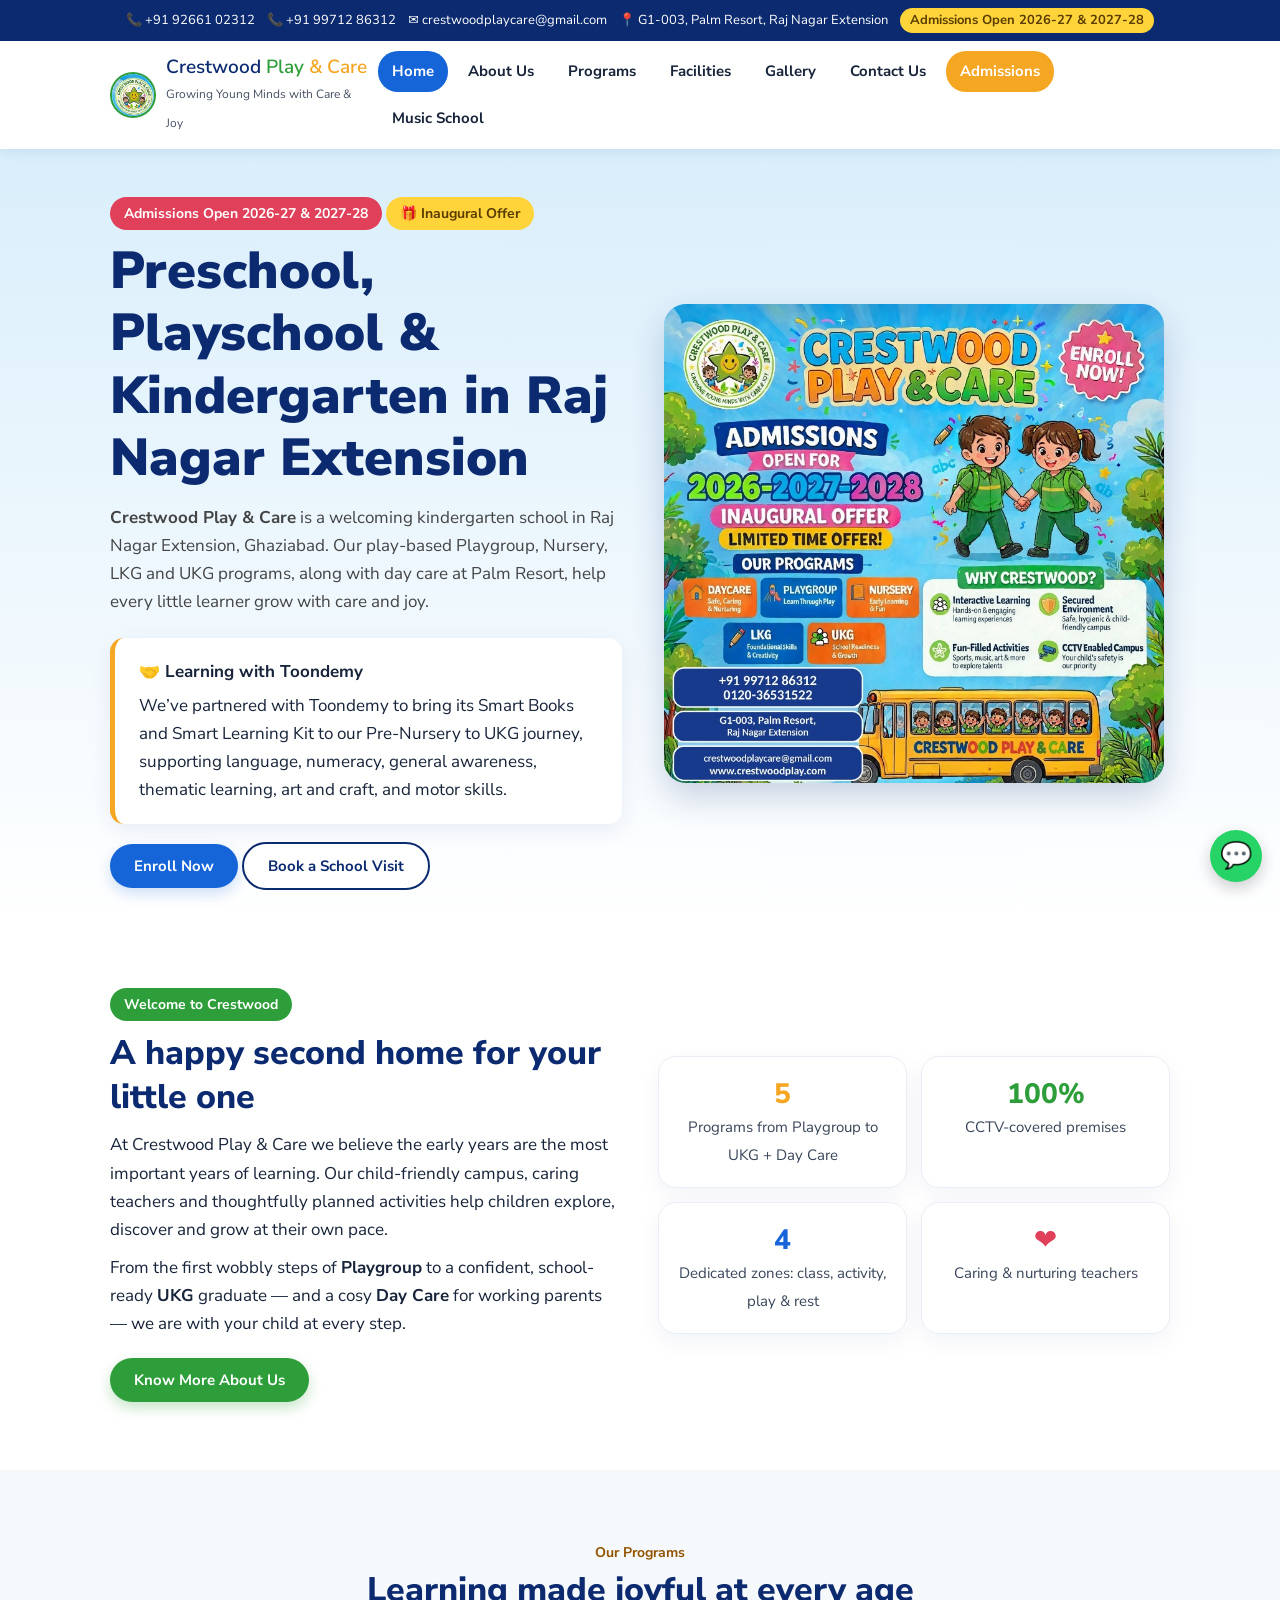
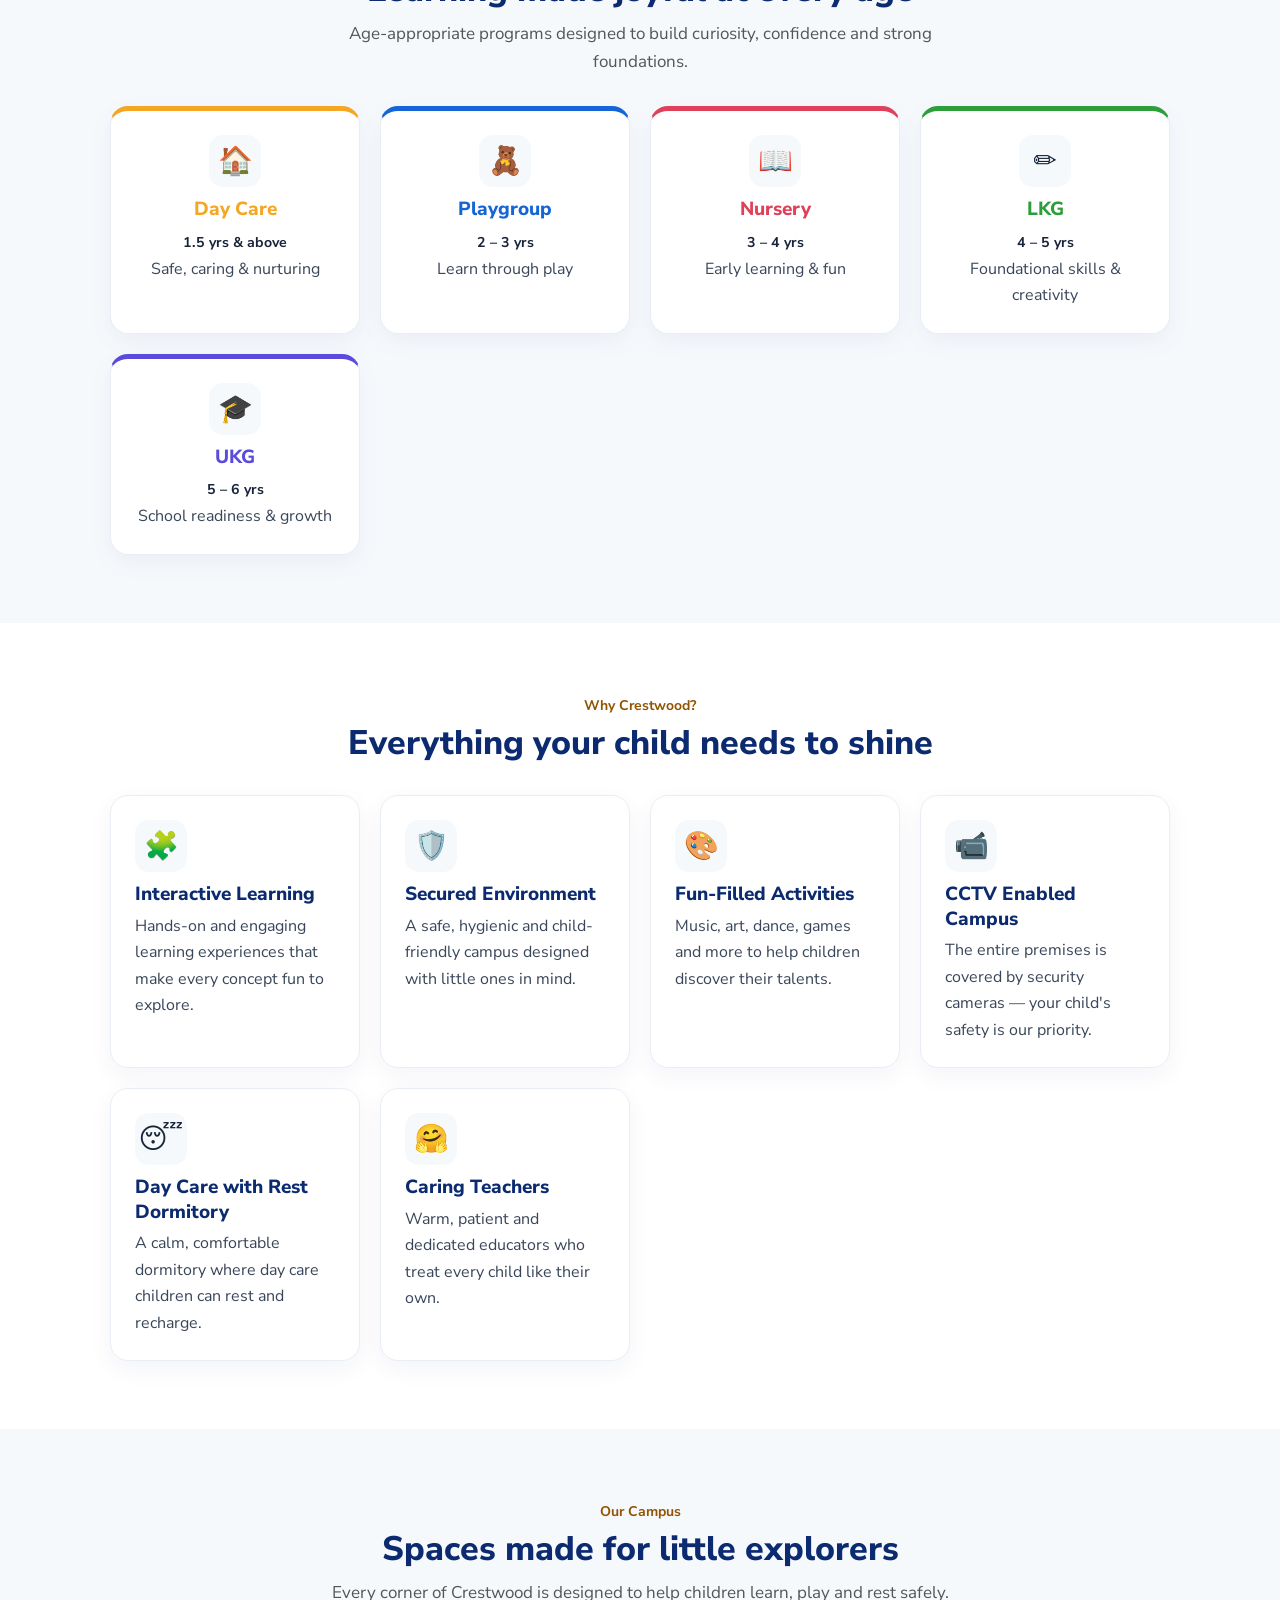
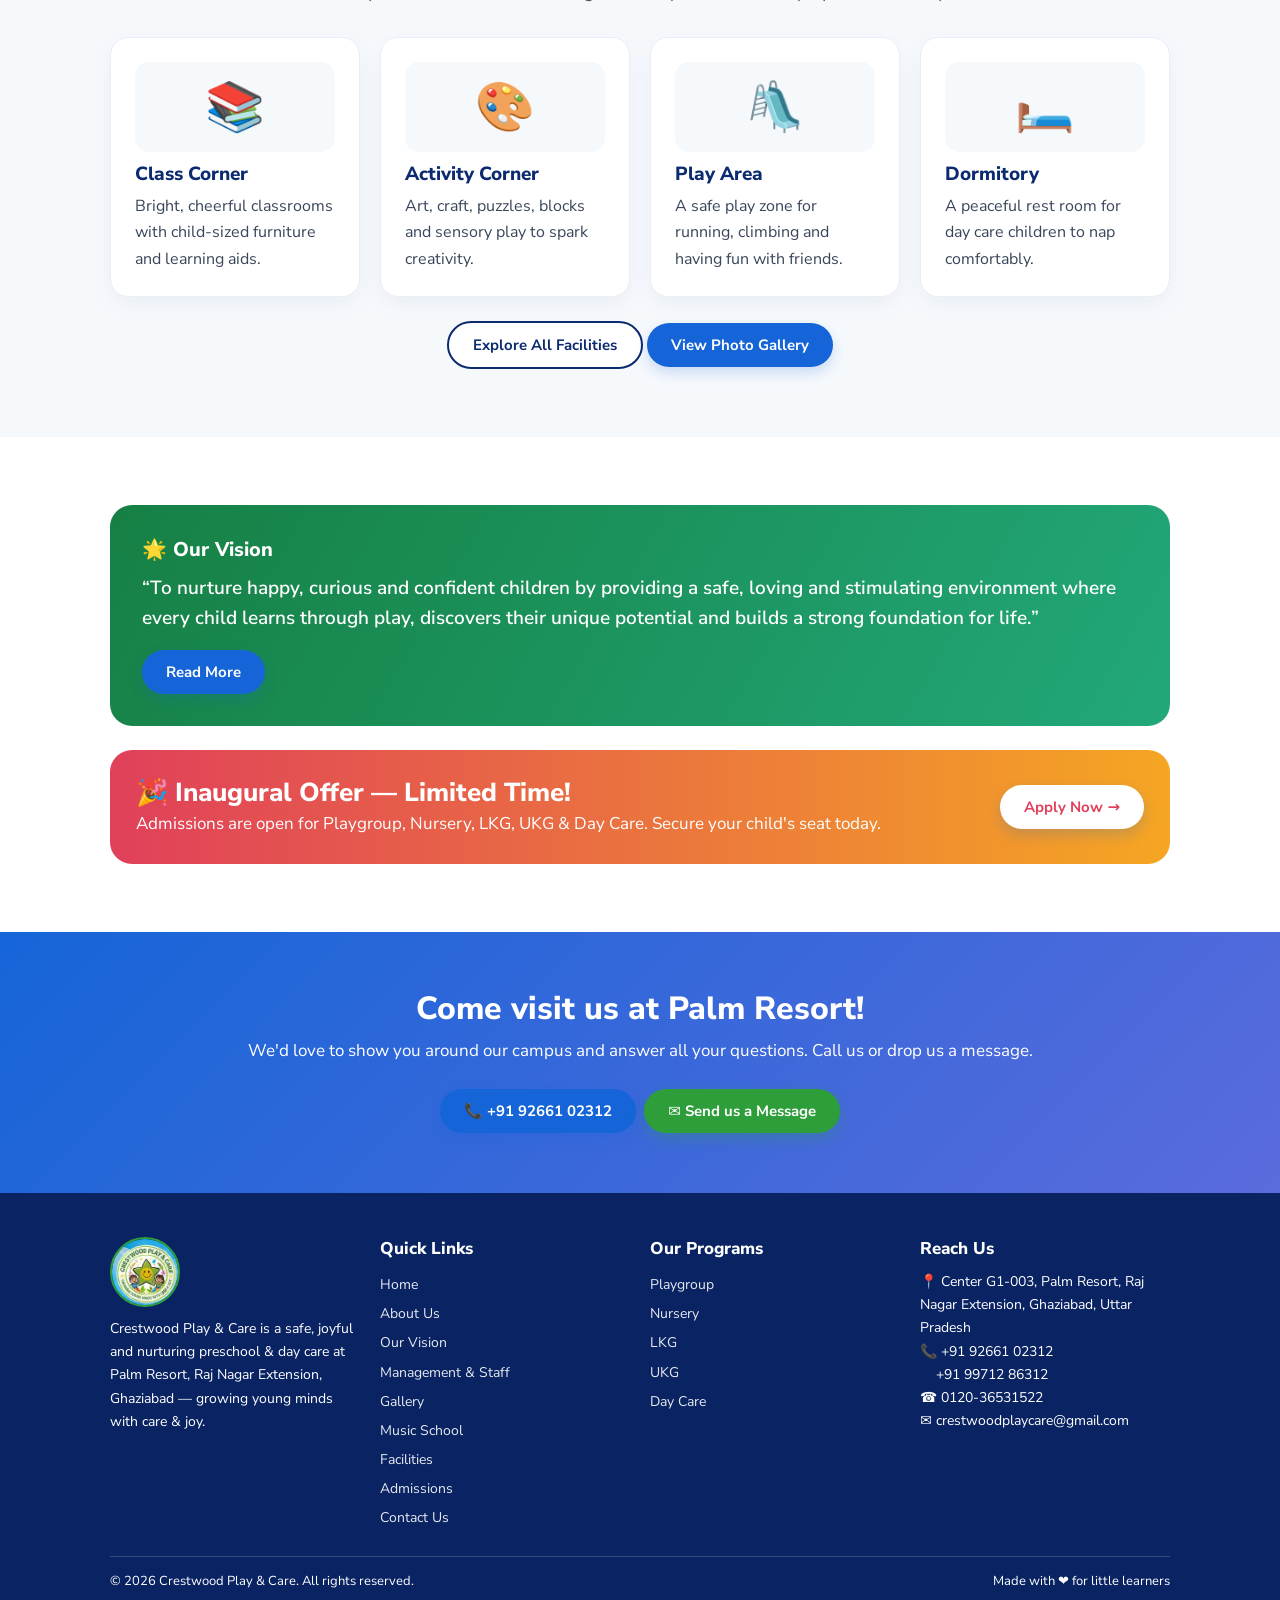
==== commit 5a2e332b: "added music school page added music school page" ====
--- a/index.html
+++ b/index.html
@@ -56,7 +56,7 @@
 <a href="tel:+919266102312">📞 +91 92661 02312</a><a href="tel:+919971286312">📞 +91 99712 86312</a><a href="mailto:crestwoodplaycare@gmail.com">✉ crestwoodplaycare@gmail.com</a><span>📍 G1-003, Palm Resort, Raj Nagar Extension</span><span class="pill">Admissions Open 2026-27 &amp; 2027-28</span></div></div>
 <header><div class="w">
 <a href="#home" class="brand"><img class="logo" src="assets/crestwood-logo.png" alt="Crestwood Play &amp; Care logo"><span><b>Crestwood <i>Play</i> <u>&amp; Care</u></b><small>Growing Young Minds with Care &amp; Joy</small></span></a>
-<nav id="nav"></nav></div></header>
+<nav id="nav"><a href="music-school.html">Music School</a></nav></div></header>
 
 <main>
 <!-- HOME -->
@@ -255,7 +255,7 @@
 
 <footer><div class="w"><div class="grid">
 <div><img class="logo" src="assets/crestwood-logo.png" alt="Crestwood Play &amp; Care logo" style="width:70px;height:70px;margin-bottom:10px"><p>Crestwood Play &amp; Care is a safe, joyful and nurturing preschool &amp; day care at Palm Resort, Raj Nagar Extension, Ghaziabad — growing young minds with care &amp; joy.</p></div>
-<div><h4>Quick Links</h4><a href="#home">Home</a><a href="#about">About Us</a><a href="#about">Our Vision</a><a href="#about">Management &amp; Staff</a><a href="#gallery">Gallery</a><a href="#facilities">Facilities</a><a href="#admissions">Admissions</a><a href="#contact">Contact Us</a></div>
+<div><h4>Quick Links</h4><a href="#home">Home</a><a href="#about">About Us</a><a href="#about">Our Vision</a><a href="#about">Management &amp; Staff</a><a href="#gallery">Gallery</a><a href="music-school.html">Music School</a><a href="#facilities">Facilities</a><a href="#admissions">Admissions</a><a href="#contact">Contact Us</a></div>
 <div><h4>Our Programs</h4><a href="#programs">Playgroup</a><a href="#programs">Nursery</a><a href="#programs">LKG</a><a href="#programs">UKG</a><a href="#programs">Day Care</a></div>
 <div><h4>Reach Us</h4><p>📍 Center G1-003, Palm Resort, Raj Nagar Extension, Ghaziabad, Uttar Pradesh</p><p>📞 +91 92661 02312<br>&nbsp;&nbsp;&nbsp;&nbsp;+91 99712 86312</p><p>☎ 0120-36531522</p><p>✉ crestwoodplaycare@gmail.com</p></div></div>
 <div class="copy"><span>© 2026 Crestwood Play &amp; Care. All rights reserved.</span><span>Made with ❤️ for little learners</span></div></div></footer>
--- a/css/site.css
+++ b/css/site.css
@@ -83,6 +83,79 @@
 .gallery-card span{display:block;padding:10px 4px 2px;font-weight:700;color:var(--navy)}
 .gallery-card[hidden]{display:none}
 .gallery-empty{text-align:center;padding:32px 16px;background:var(--bg);border-radius:16px;color:#465164}
+.music-page{--music-dark:#073b3a;--music-green:#087d70;--music-mint:#d8f1e8;--music-coral:#f0735d;--music-yellow:#f5c64c;background:#fffdf6;font-family:"DM Sans","Nunito Sans",sans-serif}
+.music-page h1,.music-page h2,.music-page h3{font-family:"Fredoka","Nunito Sans",sans-serif;letter-spacing:0}
+.music-page .top{background:var(--music-dark)}
+.music-page header{position:relative}
+.music-page .brand b i{color:var(--music-green)}
+.music-page .music-nav{display:flex;gap:4px;align-items:center;flex-wrap:wrap}
+.music-page .music-nav a{padding:8px 12px;border-radius:18px;font-size:14px;font-weight:700}
+.music-page .music-nav a:hover,.music-page .music-nav a[aria-current="page"]{background:var(--music-mint);color:var(--music-dark)}
+.music-page .music-nav .music-nav-cta{background:var(--music-coral);color:#fff}
+.music-stage{position:relative;overflow:hidden;background:var(--music-dark);color:#fff;padding:clamp(54px,8vw,100px) 0}
+.music-stage:after{content:"\266b";position:absolute;right:3%;top:-90px;color:#ffffff0b;font:700 440px/1 "Fredoka",sans-serif;transform:rotate(12deg);pointer-events:none}
+.music-stage-inner{position:relative;z-index:1;display:grid;grid-template-columns:minmax(0,1.1fr) minmax(280px,.9fr);gap:44px;align-items:center}
+.music-kicker{display:inline-flex;align-items:center;gap:8px;color:#bbf0d7;font-weight:800;font-size:13px;text-transform:uppercase}
+.music-kicker:before{content:"";width:24px;height:2px;background:var(--music-yellow)}
+.music-stage h1{max-width:620px;margin:18px 0;font-size:clamp(42px,6.5vw,76px);line-height:1.03;color:#fff}
+.music-stage h1 em{color:var(--music-yellow);font-style:normal}
+.music-intro{max-width:520px;color:#d4e6df;font-size:18px}
+.music-start-date{display:inline-flex;margin-top:20px;padding:9px 14px;background:#ffffff12;border:1px solid #ffffff42;border-radius:4px;color:#fff;font-weight:700}
+.music-stage-actions{display:flex;flex-wrap:wrap;gap:10px;margin-top:24px}
+.music-page .btn{border-radius:4px;background:var(--music-coral);box-shadow:none}
+.music-page .btn:hover{box-shadow:0 6px 18px #0003}
+.music-page .btn.music-btn-outline{background:transparent;border:1px solid #ffffff75;color:#fff}
+.music-visual{position:relative;max-width:460px;margin:0 auto;width:100%;padding:24px;background:#f8eab9;color:var(--music-dark);transform:rotate(2deg);box-shadow:12px 12px 0 var(--music-green)}
+.music-visual-head{display:flex;justify-content:space-between;align-items:start;gap:12px;margin-bottom:20px}
+.music-visual-head small{display:block;color:#56706b;font-weight:700;text-transform:uppercase}
+.music-visual-head strong{font:600 27px/1.1 "Fredoka","Nunito Sans",sans-serif}
+.music-visual-label{padding:6px 9px;background:var(--music-coral);color:#fff;font-weight:800;font-size:11px;text-transform:uppercase;white-space:nowrap}
+.music-equalizer{height:82px;display:flex;align-items:center;justify-content:center;gap:6px;margin-bottom:14px}
+.music-equalizer span{width:9px;height:var(--bar-height,30px);background:var(--bar-color,var(--music-green));border-radius:8px;animation:music-beat 1.1s ease-in-out infinite alternate;animation-delay:var(--delay,0s)}
+.music-equalizer span:nth-child(3n){--bar-color:var(--music-coral)}
+.music-equalizer span:nth-child(4n){--bar-color:#e3a927}
+.music-keyboard{height:126px;display:flex;position:relative;border:2px solid var(--music-dark);background:#fff;overflow:hidden}
+.music-keyboard span{flex:1;border-right:1px solid #9fa9a2}
+.music-keyboard span:nth-child(2n){background:#f9fbf8}
+.music-keyboard:after{content:"";position:absolute;inset:0 5% auto;height:67%;background:repeating-linear-gradient(90deg,transparent 0 8.8%,var(--music-dark) 8.8% 11.5%,transparent 11.5% 20%);pointer-events:none}
+.music-visual-note{display:flex;justify-content:space-between;margin-top:13px;font-weight:800;font-size:13px}
+.music-section{position:relative;isolation:isolate;padding:clamp(48px,7vw,82px) 0;background-color:#fffdf6;background-image:repeating-linear-gradient(to bottom,transparent 0 11px,#087d700d 11px 12px,transparent 12px 23px,#087d700d 23px 24px,transparent 24px 35px,#087d700d 35px 36px,transparent 36px 47px,#087d700d 47px 48px,transparent 48px 59px,#087d700d 59px 60px,transparent 60px 120px)}
+.music-section:before{content:"\266b";position:absolute;z-index:0;top:16px;right:5%;color:#087d70;font:600 clamp(110px,16vw,200px)/1 "Fredoka",sans-serif;opacity:.07;transform:rotate(9deg);pointer-events:none}
+.music-section>.w{position:relative;z-index:1}
+.music-section-heading{max-width:700px;margin:0 auto 34px;text-align:center}
+.music-eyebrow{display:block;margin-bottom:8px;color:var(--music-green);font-size:13px;font-weight:800;letter-spacing:1px;text-transform:uppercase}
+.music-section-heading h2{font-size:clamp(30px,4vw,46px);line-height:1.15;color:var(--music-dark)}
+.music-section-heading p{max-width:570px;margin:10px auto 0;color:#52605a}
+.music-course-grid{display:grid;grid-template-columns:repeat(3,minmax(0,1fr));gap:14px}
+.music-course{position:relative;min-height:195px;padding:22px;background:#fff;border:1px solid #e4e6dc;border-bottom:4px solid var(--course-color,var(--music-green));transition:transform .2s,box-shadow .2s}
+.music-course:hover{transform:translateY(-4px);box-shadow:0 12px 24px #073b3a18}
+.music-course:nth-child(3n+2){--course-color:#db9c22}
+.music-course:nth-child(3n){--course-color:var(--music-coral)}
+.music-course-mark{display:grid;place-items:center;width:45px;height:45px;margin-bottom:18px;background:var(--music-mint);color:var(--music-dark);font-size:24px}
+.music-course:nth-child(3n+2) .music-course-mark{background:#fff0c8}
+.music-course:nth-child(3n) .music-course-mark{background:#ffe5dc}
+.music-course h3{margin:0 0 5px;color:var(--music-dark);font-size:22px}
+.music-course p{color:#58655e;font-size:15px}
+.music-diploma{background-color:var(--music-mint);background-image:repeating-linear-gradient(to bottom,transparent 0 11px,#073b3a0b 11px 12px,transparent 12px 23px,#073b3a0b 23px 24px,transparent 24px 35px,#073b3a0b 35px 36px,transparent 36px 47px,#073b3a0b 47px 48px,transparent 48px 59px,#073b3a0b 59px 60px,transparent 60px 120px)}
+.music-diploma-inner{display:grid;grid-template-columns:1fr 1fr;gap:40px;align-items:center}
+.music-diploma h2{margin-bottom:10px;color:var(--music-dark);font-size:clamp(30px,4vw,42px)}
+.music-diploma p{color:#465a53}
+.music-diploma-list{display:grid;gap:10px;margin-top:18px}
+.music-diploma-list span{padding:11px 14px;background:#fff;border-left:3px solid var(--music-green);font-weight:800;color:var(--music-dark)}
+.music-facts{display:grid;grid-template-columns:repeat(3,1fr);gap:10px}
+.music-fact{padding:20px 12px;text-align:center;background:var(--music-dark);color:#fff}
+.music-fact strong{display:block;color:var(--music-yellow);font:600 34px/1.1 "Fredoka","Nunito Sans",sans-serif}
+.music-fact span{display:block;margin-top:8px;font-size:13px;font-weight:700}
+.music-contact{background:var(--music-yellow);padding:clamp(40px,6vw,68px) 0;text-align:center}
+.music-contact h2{color:var(--music-dark);font-size:clamp(32px,5vw,50px)}
+.music-contact p{max-width:580px;margin:8px auto 20px;color:#37483f}
+.music-contact-details{display:flex;justify-content:center;flex-wrap:wrap;gap:10px 24px;margin:20px 0;font-weight:800;color:var(--music-dark)}
+.music-contact-details a{border-bottom:1px solid currentColor}
+.music-page footer{background:#062e2d}
+@keyframes music-beat{from{transform:scaleY(.5)}to{transform:scaleY(1)}}
+@media(max-width:760px){.music-page header .w{align-items:center}.music-page .music-nav{width:100%;justify-content:center}.music-stage-inner{grid-template-columns:1fr;gap:34px}.music-stage-copy{text-align:center}.music-stage h1,.music-intro{margin-left:auto;margin-right:auto}.music-stage-actions{justify-content:center}.music-course-grid{grid-template-columns:repeat(2,minmax(0,1fr))}.music-diploma-inner{grid-template-columns:1fr}.music-visual{max-width:410px}}
+@media(max-width:460px){.music-page .music-nav{gap:0}.music-page .music-nav a{padding:7px 8px;font-size:12px}.music-course-grid{grid-template-columns:1fr}.music-course{min-height:0}.music-facts{grid-template-columns:1fr}.music-fact{padding:15px}.music-visual{padding:17px}.music-stage:after{font-size:280px}}
+@media(prefers-reduced-motion:reduce){.music-equalizer span{animation:none}}
 .wa{position:fixed;right:18px;bottom:18px;width:52px;height:52px;border-radius:50%;background:#25d366;display:grid;place-items:center;font-size:26px;box-shadow:0 6px 16px #0003;z-index:9}
 .pg{display:none}.pg.on{display:block}
 @media(max-width:640px){body{font-size:16px}.top .w{font-size:12px;gap:6px 14px}header .w{align-items:flex-start;flex-direction:column}.brand{gap:8px}.brand b{font-size:17px;white-space:nowrap}.brand small{font-size:11px;white-space:nowrap}nav{width:100%;justify-content:space-between;gap:2px}nav a{padding:7px 9px;font-size:13px}.hs{font-size:clamp(34px,9vw,42px)}.stats{gap:10px}.stat{padding:14px}.card{padding:20px}.management-leaders{grid-template-columns:1fr}.management-leaders .card{padding:24px}.management-photo{width:160px;height:160px}}
